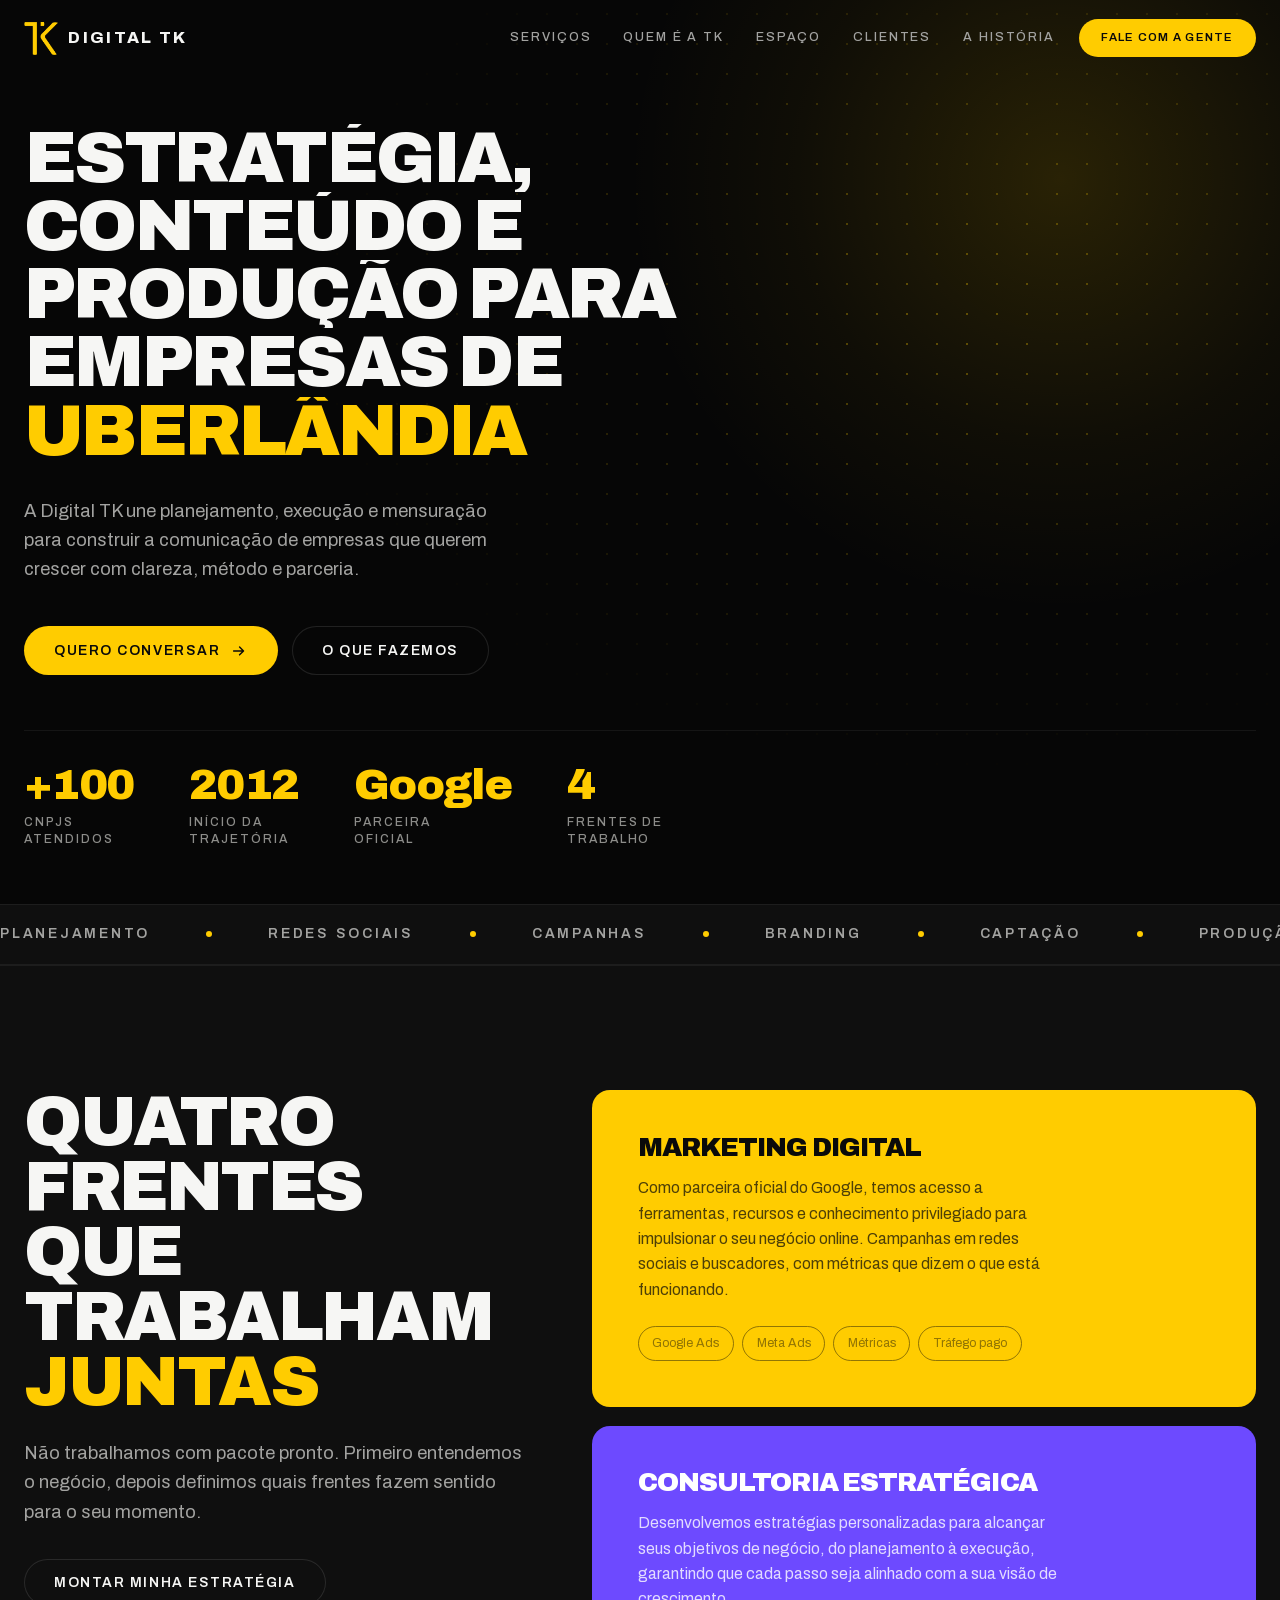
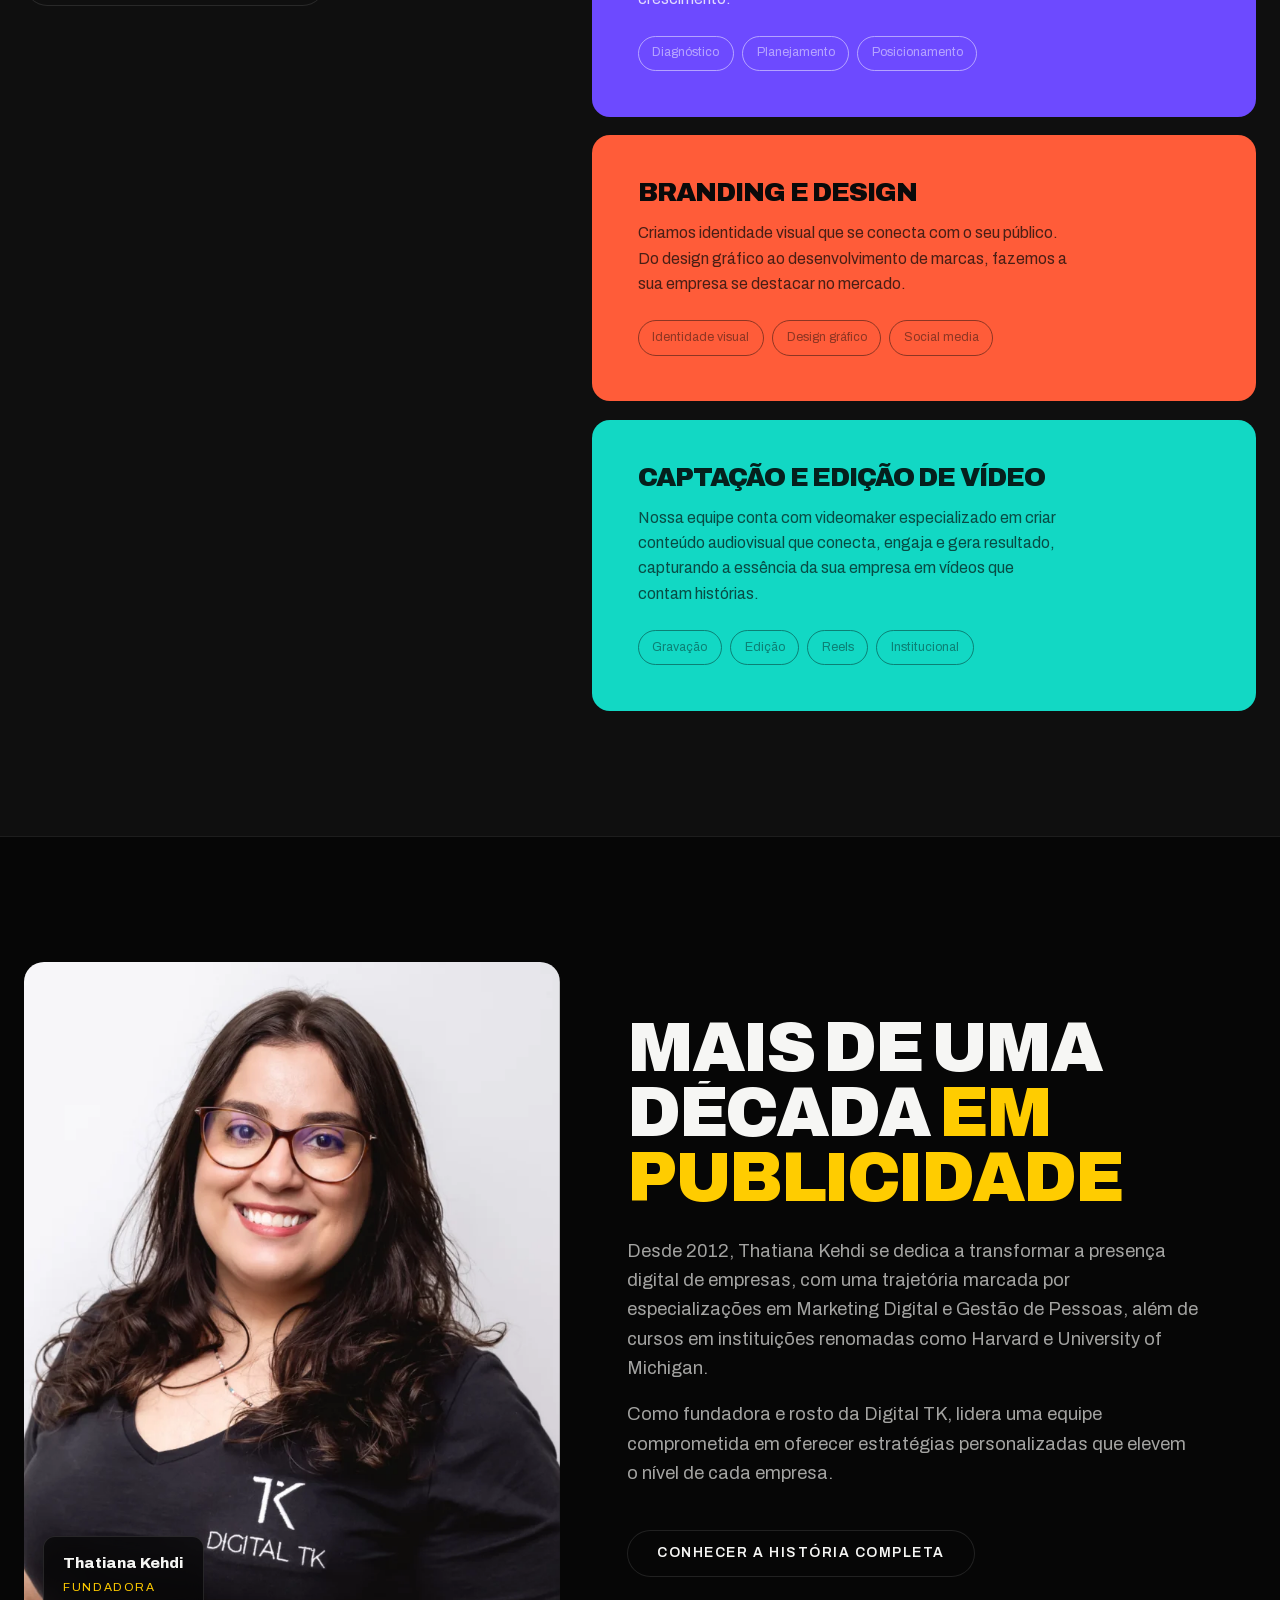
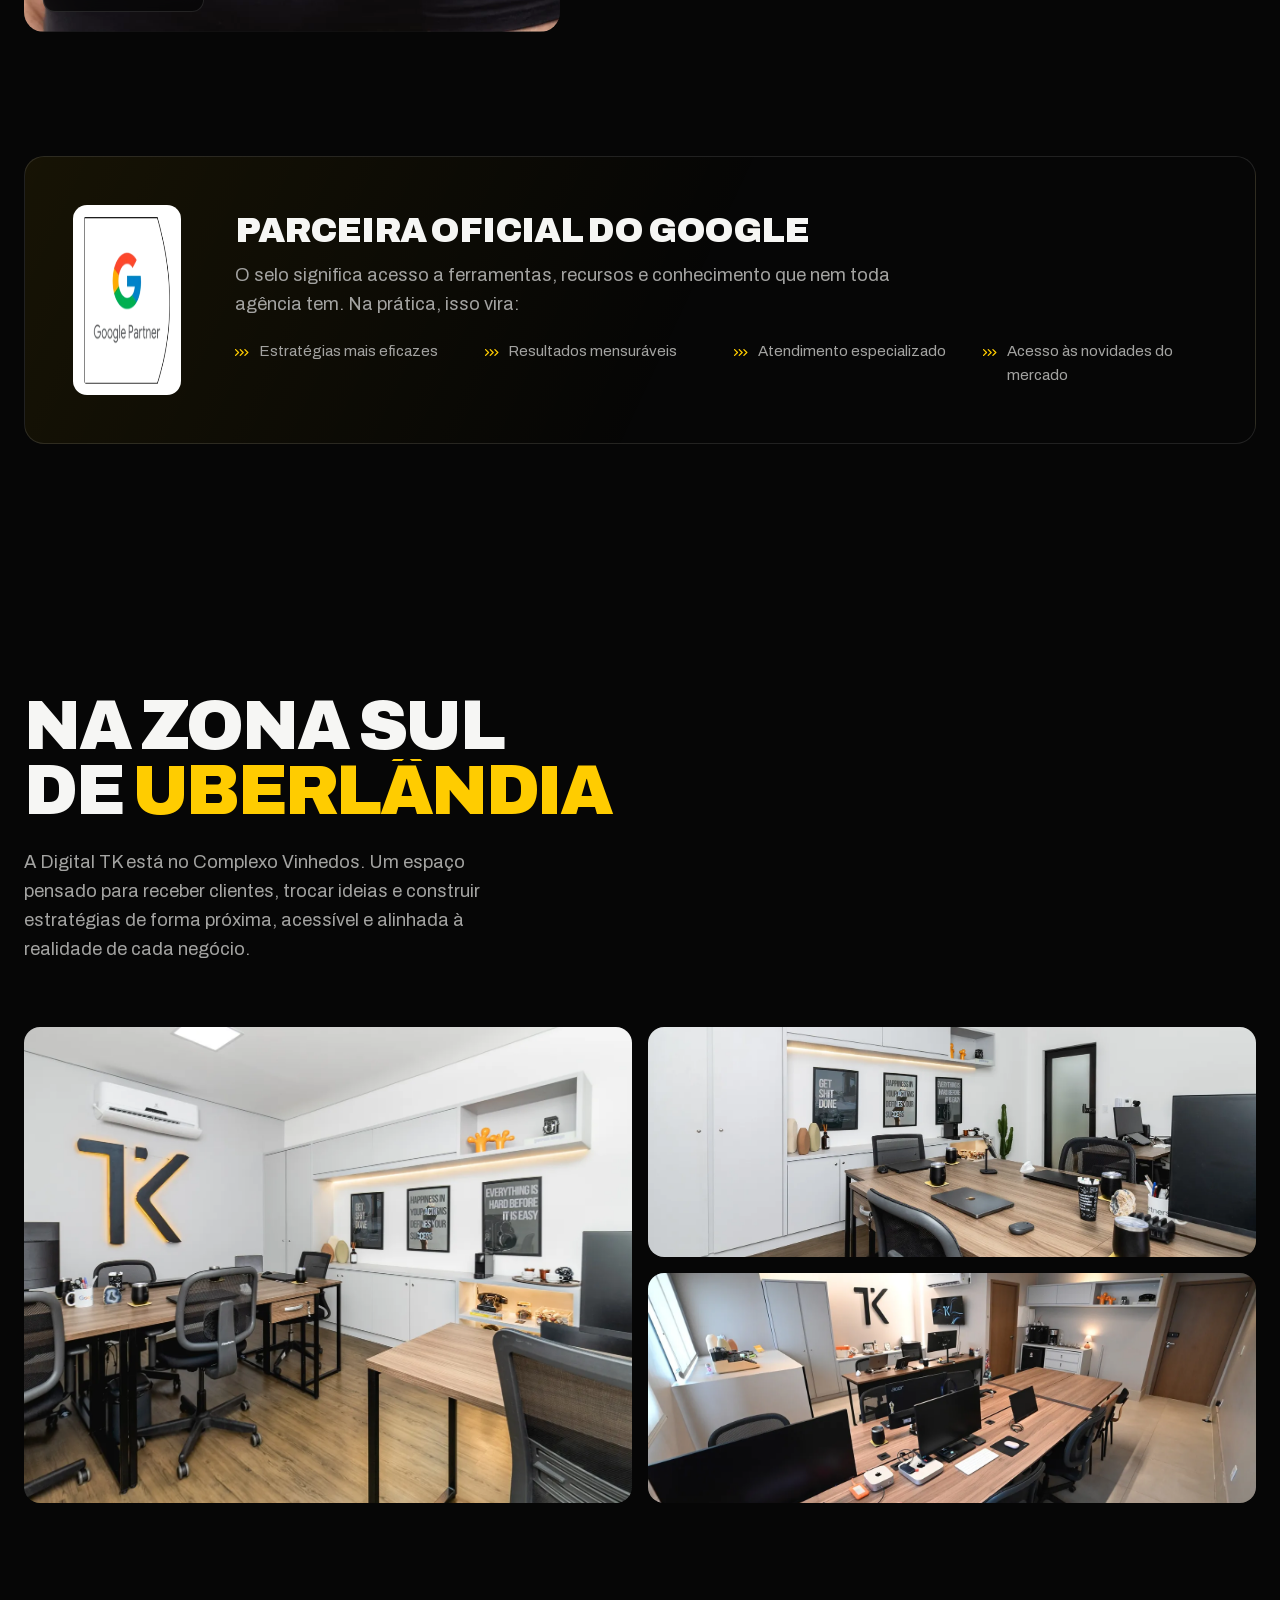
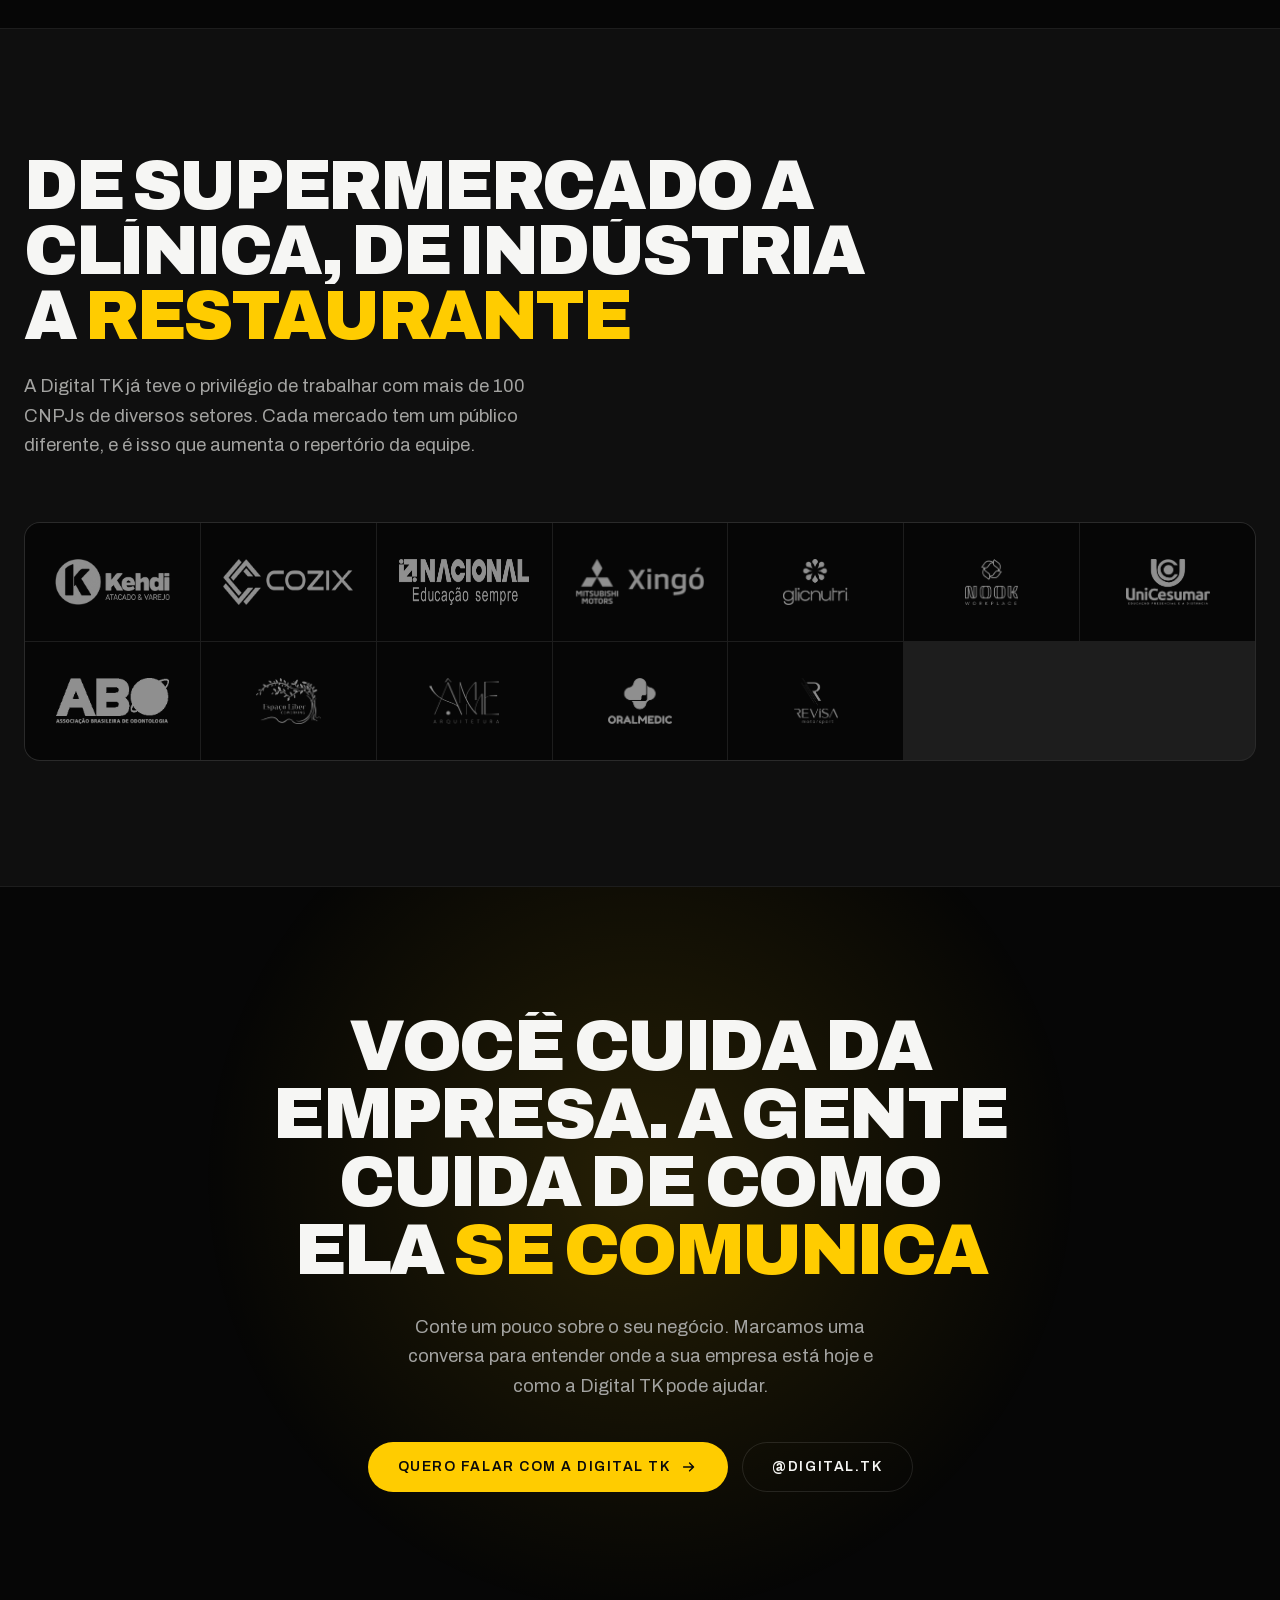
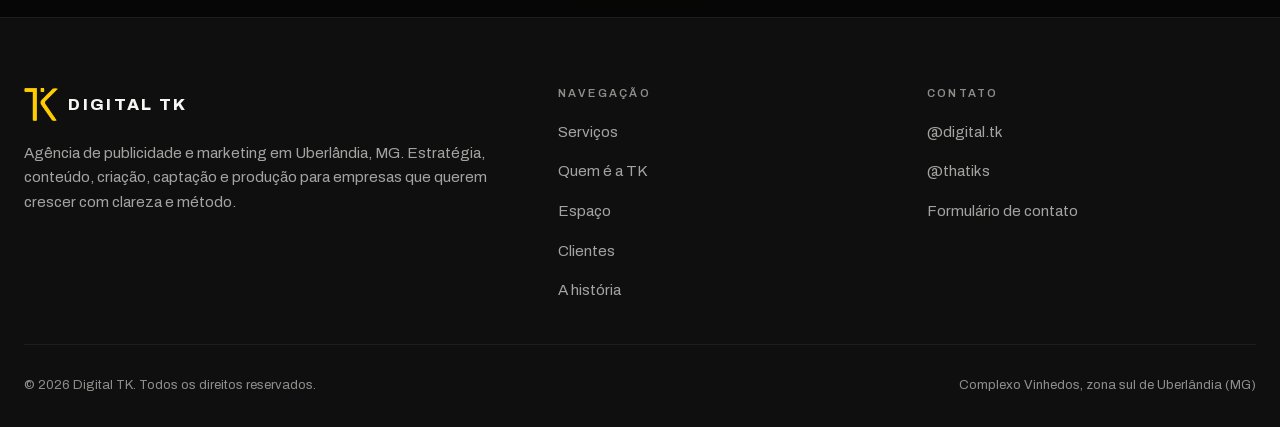
==== index.html @ 5a3f848b "feat: Digital TK site and landing page Co-Authored-By: Claude Opus 5 <noreply@anthropic.com>" ====
<!doctype html>
<html lang="pt-BR">
<head>
<meta charset="utf-8">
<meta name="viewport" content="width=device-width, initial-scale=1">
<title>Digital TK | Agência de Marketing e Publicidade em Uberlândia</title>
<meta name="description" content="Agência de marketing em Uberlândia. Estratégia, conteúdo, criação, captação e produção para empresas que querem crescer com clareza e método. Parceira oficial do Google.">
<link rel="canonical" href="https://digitaltk.com.br/">

<meta property="og:type" content="website">
<meta property="og:locale" content="pt_BR">
<meta property="og:site_name" content="Digital TK">
<meta property="og:title" content="Digital TK | Agência de Marketing em Uberlândia">
<meta property="og:description" content="Estratégia, conteúdo, criação, captação e produção para empresas de Uberlândia.">
<meta property="og:url" content="https://digitaltk.com.br/">
<meta name="twitter:card" content="summary_large_image">

<link rel="icon" href="assets/logos/tk-mono.svg" type="image/svg+xml">
<link rel="preload" href="assets/fonts/archivo-400-latin.woff2" as="font" type="font/woff2" crossorigin>
<link rel="stylesheet" href="assets/css/site.css">

<script type="application/ld+json">
{
  "@context": "https://schema.org",
  "@type": "MarketingAgency",
  "name": "Digital TK",
  "url": "https://digitaltk.com.br/",
  "description": "Agência de publicidade e marketing em Uberlândia, MG.",
  "founder": { "@type": "Person", "name": "Thatiana Kehdi" },
  "address": {
    "@type": "PostalAddress",
    "addressLocality": "Uberlândia",
    "addressRegion": "MG",
    "addressCountry": "BR"
  },
  "areaServed": "Uberlândia e região"
}
</script>
</head>
<body>

<a class="oculto" href="#conteudo">Pular para o conteúdo</a>
<div class="progresso" id="progresso" aria-hidden="true"></div>

<header class="topo" id="topo">
  <div class="env topo__grade">
    <a class="marca" href="/" aria-label="Digital TK, início">
      <span class="marca__sinal" aria-hidden="true"></span>
      <span class="marca__nome">Digital TK</span>
    </a>

    <button class="menu-btn" type="button" aria-expanded="false" aria-controls="nav" aria-label="Abrir menu">
      <span></span><span></span><span></span>
    </button>

    <nav class="nav" id="nav" aria-label="Principal">
      <a href="#servicos">Serviços</a>
      <a href="#fundadora">Quem é a TK</a>
      <a href="#espaco">Espaço</a>
      <a href="#clientes">Clientes</a>
      <a href="landingpage/">A história</a>
    </nav>

    <div class="topo__btn">
      <a class="btn" href="#contato">Fale com a gente</a>
    </div>
  </div>
</header>

<main id="conteudo">

  <!-- ===================== HERO ===================== -->
  <section class="hero">
    <div class="hero__brilho" aria-hidden="true"></div>
    <div class="hero__malha" aria-hidden="true"></div>

    <div class="env hero__grade">

      <h1 class="titulo-xl" data-quebra>
        Estratégia, conteúdo e produção para empresas de
        <span class="amarelo">Uberlândia</span>
      </h1>

      <p class="texto hero__texto sobe" style="--atraso:.15s">
        A Digital TK une planejamento, execução e mensuração para construir a
        comunicação de empresas que querem crescer com clareza, método e parceria.
      </p>

      <div class="hero__acoes sobe" style="--atraso:.25s">
        <a class="btn" href="#contato">
          Quero conversar
          <svg viewBox="0 0 24 24" fill="none" stroke="currentColor" stroke-width="2.2"
               stroke-linecap="round" stroke-linejoin="round" aria-hidden="true">
            <path d="M4 12h15M13 6l6 6-6 6"/>
          </svg>
        </a>
        <a class="btn btn--vazado" href="#servicos">O que fazemos</a>
      </div>

      <div class="hero__base">
        <div class="sobe" style="--atraso:.3s">
          <span class="dado__n" data-conta="100" data-prefixo="+">+0</span>
          <span class="dado__r">CNPJs<br>atendidos</span>
        </div>
        <div class="sobe" style="--atraso:.38s">
          <span class="dado__n" data-conta="2012" data-cru>2012</span>
          <span class="dado__r">Início da<br>trajetória</span>
        </div>
        <div class="sobe" style="--atraso:.46s">
          <span class="dado__n">Google</span>
          <span class="dado__r">Parceira<br>oficial</span>
        </div>
        <div class="sobe" style="--atraso:.54s">
          <span class="dado__n" data-conta="4">0</span>
          <span class="dado__r">Frentes de<br>trabalho</span>
        </div>
      </div>
    </div>

  </section>

  <!-- ===================== MARQUISE ===================== -->
  <div class="marquise" aria-hidden="true">
    <div class="marquise__trilho" id="marquise-trilho">
      <span class="marquise__item">Planejamento</span>
      <span class="marquise__item">Redes sociais</span>
      <span class="marquise__item">Campanhas</span>
      <span class="marquise__item">Branding</span>
      <span class="marquise__item">Captação</span>
      <span class="marquise__item">Produção de conteúdo</span>
      <span class="marquise__item">Consultoria</span>
      <span class="marquise__item">Google Ads</span>
    </div>
  </div>

  <!-- ===================== SERVIÇOS ===================== -->
  <section class="secao servicos" id="servicos">
    <div class="env duo">
      <div class="duo__preso">
        <div class="cabeca" style="margin-bottom:0">
          <h2 class="titulo-g" data-quebra>
            Quatro frentes que trabalham <span class="amarelo">juntas</span>
          </h2>
          <p class="texto sobe" style="--atraso:.15s">
            Não trabalhamos com pacote pronto. Primeiro entendemos o negócio,
            depois definimos quais frentes fazem sentido para o seu momento.
          </p>
          <div class="hero__acoes sobe" style="--atraso:.25s;margin-top:2rem">
            <a class="btn btn--vazado" href="#contato">Montar minha estratégia</a>
          </div>
        </div>
      </div>

      <div class="pilha">
        <article class="cartao cartao--amarelo sobe" data-brilho>
          <h3>Marketing digital</h3>
          <p>
            Como parceira oficial do Google, temos acesso a ferramentas, recursos
            e conhecimento privilegiado para impulsionar o seu negócio online.
            Campanhas em redes sociais e buscadores, com métricas que dizem o que
            está funcionando.
          </p>
          <div class="marcas">
            <span>Google Ads</span><span>Meta Ads</span><span>Métricas</span><span>Tráfego pago</span>
          </div>
        </article>

        <article class="cartao cartao--roxo sobe" data-brilho style="--atraso:.08s">
          <h3>Consultoria estratégica</h3>
          <p>
            Desenvolvemos estratégias personalizadas para alcançar seus objetivos
            de negócio, do planejamento à execução, garantindo que cada passo seja
            alinhado com a sua visão de crescimento.
          </p>
          <div class="marcas">
            <span>Diagnóstico</span><span>Planejamento</span><span>Posicionamento</span>
          </div>
        </article>

        <article class="cartao cartao--coral sobe" data-brilho style="--atraso:.16s">
          <h3>Branding e design</h3>
          <p>
            Criamos identidade visual que se conecta com o seu público. Do design
            gráfico ao desenvolvimento de marcas, fazemos a sua empresa se destacar
            no mercado.
          </p>
          <div class="marcas">
            <span>Identidade visual</span><span>Design gráfico</span><span>Social media</span>
          </div>
        </article>

        <article class="cartao cartao--turquesa sobe" data-brilho style="--atraso:.24s">
          <h3>Captação e edição de vídeo</h3>
          <p>
            Nossa equipe conta com videomaker especializado em criar conteúdo
            audiovisual que conecta, engaja e gera resultado, capturando a essência
            da sua empresa em vídeos que contam histórias.
          </p>
          <div class="marcas">
            <span>Gravação</span><span>Edição</span><span>Reels</span><span>Institucional</span>
          </div>
        </article>
      </div>
    </div>
  </section>

  <!-- ===================== FUNDADORA ===================== -->
  <section class="secao" id="fundadora">
    <div class="env fundadora">
      <figure class="retrato revela" style="margin:0">
        <span class="retrato__cortina" aria-hidden="true"></span>
        <img src="assets/img/thatiana.webp" width="900" height="900" loading="lazy"
             alt="Thatiana Kehdi, fundadora da Digital TK">
        <figcaption class="retrato__selo">
          <b>Thatiana Kehdi</b>
          <span>Fundadora</span>
        </figcaption>
      </figure>

      <div class="fundadora__texto">
        <h2 class="titulo-g" data-quebra style="margin-bottom:1.6rem">
          Mais de uma década <span class="amarelo">em publicidade</span>
        </h2>
        <div class="texto sobe" style="--atraso:.15s;max-width:52ch">
          <p>
            Desde 2012, Thatiana Kehdi se dedica a transformar a presença digital
            de empresas, com uma trajetória marcada por especializações em
            Marketing Digital e Gestão de Pessoas, além de cursos em instituições
            renomadas como Harvard e University of Michigan.
          </p>
          <p>
            Como fundadora e rosto da Digital TK, lidera uma equipe comprometida
            em oferecer estratégias personalizadas que elevem o nível de cada
            empresa.
          </p>
        </div>
        <div class="hero__acoes sobe" style="--atraso:.25s">
          <a class="btn btn--vazado" href="landingpage/">Conhecer a história completa</a>
        </div>
      </div>
    </div>
  </section>

  <!-- ===================== GOOGLE PARTNER ===================== -->
  <section class="secao" style="padding-top:0">
    <div class="env">
      <div class="parceiro sobe">
        <img src="assets/logos/googlepartner.webp" width="189" height="190" loading="lazy"
             alt="Selo de parceira oficial do Google">
        <div>
          <h2 class="titulo-m">Parceira oficial do Google</h2>
          <p class="texto" style="margin-top:.9rem;max-width:60ch">
            O selo significa acesso a ferramentas, recursos e conhecimento que
            nem toda agência tem. Na prática, isso vira:
          </p>
          <ul class="parceiro__lista">
            <li>Estratégias mais eficazes</li>
            <li>Resultados mensuráveis</li>
            <li>Atendimento especializado</li>
            <li>Acesso às novidades do mercado</li>
          </ul>
        </div>
      </div>
    </div>
  </section>

  <!-- ===================== ESPAÇO ===================== -->
  <section class="secao" id="espaco">
    <div class="env">
      <div class="cabeca">
        <h2 class="titulo-g" data-quebra>
          Na zona sul de <span class="amarelo">Uberlândia</span>
        </h2>
        <p class="texto sobe" style="--atraso:.15s">
          A Digital TK está no Complexo Vinhedos. Um espaço pensado para receber
          clientes, trocar ideias e construir estratégias de forma próxima,
          acessível e alinhada à realidade de cada negócio.
        </p>
      </div>

      <div class="espaco__grade">
        <figure class="revela" style="margin:0">
          <img src="assets/img/office1.webp" width="1600" height="1067" loading="lazy"
               alt="Sala principal da Digital TK, com estações de trabalho e o logo na parede">
        </figure>
        <figure class="revela" style="margin:0;--atraso:.1s">
          <img src="assets/img/office2.webp" width="1600" height="1065" loading="lazy"
               alt="Mesa de reunião do escritório da Digital TK">
        </figure>
        <figure class="revela" style="margin:0;--atraso:.2s">
          <img src="assets/img/office3.webp" width="1600" height="1068" loading="lazy"
               alt="Estações de trabalho da equipe da Digital TK">
        </figure>
      </div>
    </div>
  </section>

  <!-- ===================== CLIENTES ===================== -->
  <section class="secao servicos" id="clientes">
    <div class="env">
      <div class="cabeca">
        <h2 class="titulo-g" data-quebra>
          De supermercado a clínica, de indústria a <span class="amarelo">restaurante</span>
        </h2>
        <p class="texto sobe" style="--atraso:.15s">
          A Digital TK já teve o privilégio de trabalhar com mais de 100 CNPJs de
          diversos setores. Cada mercado tem um público diferente, e é isso que
          aumenta o repertório da equipe.
        </p>
      </div>

      <div class="clientes__grade sobe">
        <div class="cliente"><img src="assets/logos/kehdi.webp" width="313" height="125" loading="lazy" alt="Kehdi Atacado e Varejo"></div>
        <div class="cliente"><img src="assets/logos/cozix.webp" width="380" height="114" loading="lazy" alt="Cozix"></div>
        <div class="cliente"><img src="assets/logos/inacional.webp" width="380" height="81" loading="lazy" alt="Nacional Educação"></div>
        <div class="cliente"><img src="assets/logos/xingo.webp" width="130" height="190" loading="lazy" alt="Xingó Mitsubishi Motors"></div>
        <div class="cliente"><img src="assets/logos/glicnutri.webp" width="271" height="190" loading="lazy" alt="Glicnutri"></div>
        <div class="cliente"><img src="assets/logos/nook.webp" width="218" height="190" loading="lazy" alt="Nook Workplace"></div>
        <div class="cliente"><img src="assets/logos/unicesumar.webp" width="347" height="190" loading="lazy" alt="UniCesumar"></div>
        <div class="cliente"><img src="assets/logos/abo.webp" width="312" height="127" loading="lazy" alt="ABO, Associação Brasileira de Odontologia"></div>
        <div class="cliente"><img src="assets/logos/espacoliber.webp" width="270" height="190" loading="lazy" alt="Espaço Líber"></div>
        <div class="cliente"><img src="assets/logos/ame.webp" width="288" height="190" loading="lazy" alt="Ânime Arquitetura"></div>
        <div class="cliente"><img src="assets/logos/oralmedic.webp" width="263" height="190" loading="lazy" alt="Oralmedic"></div>
        <div class="cliente"><img src="assets/logos/revisa.webp" width="183" height="190" loading="lazy" alt="Revisa Motorsport"></div>
      </div>
    </div>
  </section>

  <!-- ===================== CHAMADA FINAL ===================== -->
  <section class="secao final" id="contato">
    <div class="final__brilho" aria-hidden="true"></div>
    <div class="env">
      <h2 class="titulo-xl" data-quebra>
        Você cuida da empresa. A gente cuida de como ela <span class="amarelo">se comunica</span>
      </h2>
      <p class="texto sobe" style="--atraso:.15s">
        Conte um pouco sobre o seu negócio. Marcamos uma conversa para entender
        onde a sua empresa está hoje e como a Digital TK pode ajudar.
      </p>
      <div class="final__acoes sobe" style="--atraso:.25s">
        <a class="btn" href="landingpage/#formulario">
          Quero falar com a Digital TK
          <svg viewBox="0 0 24 24" fill="none" stroke="currentColor" stroke-width="2.2"
               stroke-linecap="round" stroke-linejoin="round" aria-hidden="true">
            <path d="M4 12h15M13 6l6 6-6 6"/>
          </svg>
        </a>
        <a class="btn btn--vazado" href="https://instagram.com/digital.tk" target="_blank" rel="noopener">
          @digital.tk
        </a>
      </div>
    </div>
  </section>

</main>

<footer class="rodape">
  <div class="env">
    <div class="rodape__grade">
      <div>
        <span class="marca">
          <span class="marca__sinal" aria-hidden="true"></span>
          <span class="marca__nome">Digital TK</span>
        </span>
        <p class="rodape__sobre">
          Agência de publicidade e marketing em Uberlândia, MG. Estratégia,
          conteúdo, criação, captação e produção para empresas que querem crescer
          com clareza e método.
        </p>
      </div>

      <div>
        <h3>Navegação</h3>
        <ul>
          <li><a href="#servicos">Serviços</a></li>
          <li><a href="#fundadora">Quem é a TK</a></li>
          <li><a href="#espaco">Espaço</a></li>
          <li><a href="#clientes">Clientes</a></li>
          <li><a href="landingpage/">A história</a></li>
        </ul>
      </div>

      <div>
        <h3>Contato</h3>
        <ul>
          <li><a href="https://instagram.com/digital.tk" target="_blank" rel="noopener">@digital.tk</a></li>
          <li><a href="https://instagram.com/thatiks" target="_blank" rel="noopener">@thatiks</a></li>
          <li><a href="landingpage/#formulario">Formulário de contato</a></li>
        </ul>
      </div>
    </div>

    <div class="rodape__fim">
      <span>© <span id="ano">2026</span> Digital TK. Todos os direitos reservados.</span>
      <span>Complexo Vinhedos, zona sul de Uberlândia (MG)</span>
    </div>
  </div>
</footer>

<script src="assets/js/lenis.min.js" defer></script>
<script src="assets/js/site.js" defer></script>
</body>
</html>
---- assets/css/site.css ----
@font-face{font-family:'Archivo';font-style:normal;font-weight:400;font-stretch:100%;font-display:swap;src:url(../fonts/archivo-400-latin.woff2) format('woff2');unicode-range:U+0000-00FF,U+0131,U+0152-0153,U+02BB-02BC,U+02C6,U+02DA,U+02DC,U+0304,U+0308,U+0329,U+2000-206F,U+20AC,U+2122,U+2191,U+2193,U+2212,U+2215,U+FEFF,U+FFFD}@font-face{font-family:'Archivo';font-style:normal;font-weight:500;font-stretch:100%;font-display:swap;src:url(../fonts/archivo-400-latin.woff2) format('woff2');unicode-range:U+0000-00FF,U+0131,U+0152-0153,U+02BB-02BC,U+02C6,U+02DA,U+02DC,U+0304,U+0308,U+0329,U+2000-206F,U+20AC,U+2122,U+2191,U+2193,U+2212,U+2215,U+FEFF,U+FFFD}@font-face{font-family:'Archivo';font-style:normal;font-weight:600;font-stretch:100%;font-display:swap;src:url(../fonts/archivo-400-latin.woff2) format('woff2');unicode-range:U+0000-00FF,U+0131,U+0152-0153,U+02BB-02BC,U+02C6,U+02DA,U+02DC,U+0304,U+0308,U+0329,U+2000-206F,U+20AC,U+2122,U+2191,U+2193,U+2212,U+2215,U+FEFF,U+FFFD}@font-face{font-family:'Archivo';font-style:normal;font-weight:800;font-stretch:100%;font-display:swap;src:url(../fonts/archivo-400-latin.woff2) format('woff2');unicode-range:U+0000-00FF,U+0131,U+0152-0153,U+02BB-02BC,U+02C6,U+02DA,U+02DC,U+0304,U+0308,U+0329,U+2000-206F,U+20AC,U+2122,U+2191,U+2193,U+2212,U+2215,U+FEFF,U+FFFD}@font-face{font-family:'Archivo';font-style:normal;font-weight:900;font-stretch:100%;font-display:swap;src:url(../fonts/archivo-400-latin.woff2) format('woff2');unicode-range:U+0000-00FF,U+0131,U+0152-0153,U+02BB-02BC,U+02C6,U+02DA,U+02DC,U+0304,U+0308,U+0329,U+2000-206F,U+20AC,U+2122,U+2191,U+2193,U+2212,U+2215,U+FEFF,U+FFFD}:root{--amarelo:#ffcc00;--amarelo-2:#ffde59;--amarelo-3:#e6b800;--preto:#060606;--carvao:#0f0f0f;--carvao-2:#161616;--linha:rgba(255,255,255,0.11);--linha-2:rgba(255,255,255,0.06);--branco:#f6f6f4;--cinza:#a3a3a1;--cinza-2:#8d8d8a;--sans:"Archivo",-apple-system,BlinkMacSystemFont,"Segoe UI",sans-serif;--w:min(1280px,100% - 3rem);--curva:cubic-bezier(0.22,1,0.36,1);--alt-topo:76px}*,*::before,*::after{box-sizing:border-box}html{-webkit-text-size-adjust:100%}body{margin:0;background:var(--preto);color:var(--branco);font-family:var(--sans);font-size:clamp(1rem,0.96rem + 0.18vw,1.08rem);line-height:1.6;-webkit-font-smoothing:antialiased;overflow-x:hidden}img,svg,video{display:block;max-width:100%}a{color:inherit}p{margin:0}[hidden]{display:none !important}.env{width:var(--w);margin-inline:auto}.oculto{position:absolute;width:1px;height:1px;overflow:hidden;clip-path:inset(50%);white-space:nowrap}:focus-visible{outline:2.5px solid var(--amarelo);outline-offset:3px;border-radius:3px}h1,h2,h3{margin:0;font-weight:900;line-height:0.94;letter-spacing:-0.035em;text-transform:uppercase;text-wrap:balance}.amarelo{color:var(--amarelo)}.apagado{color:var(--cinza)}.titulo-xl{font-size:clamp(2.3rem,1.25rem + 4.1vw,4.6rem)}.titulo-g{font-size:clamp(2.1rem,1.2rem + 3.9vw,4.4rem)}.titulo-m{font-size:clamp(1.5rem,1.1rem + 1.6vw,2.2rem)}:root{--chevron:url("data:image/svg+xml,%3Csvg xmlns='http://www.w3.org/2000/svg' viewBox='0 0 24 12'%3E%3Cpath d='M1 1l5 5-5 5M9 1l5 5-5 5M17 1l5 5-5 5' fill='none' stroke='%23000' stroke-width='2.2' stroke-linecap='round' stroke-linejoin='round'/%3E%3C/svg%3E")}.texto{color:var(--cinza);font-size:clamp(1rem,0.96rem + 0.25vw,1.14rem);max-width:46ch}.btn{--fundo:var(--amarelo);--cor:#0a0a0a;position:relative;display:inline-flex;align-items:center;justify-content:center;gap:0.7rem;padding:1.05rem 1.9rem;background:var(--fundo);color:var(--cor);border:0;border-radius:999px;font:600 0.86rem/1 var(--sans);letter-spacing:0.11em;text-transform:uppercase;text-decoration:none;cursor:pointer;overflow:hidden;isolation:isolate;transition:color 0.35s var(--curva),transform 0.5s var(--curva),box-shadow 0.4s var(--curva)}.btn::before{content:"";position:absolute;inset:0;z-index:-1;background:var(--branco);transform:translateY(101%);transition:transform 0.5s var(--curva)}.btn:hover::before{transform:translateY(0)}.btn:hover{box-shadow:0 14px 40px -16px rgba(255,204,0,0.5)}.btn svg{width:1.15em;height:1.15em;flex:none;transition:transform 0.45s var(--curva)}.btn:hover svg{transform:translateX(4px)}.btn--vazado{--fundo:transparent;--cor:var(--branco);box-shadow:inset 0 0 0 1px var(--linha)}.btn--vazado::before{background:var(--amarelo)}.btn--vazado:hover{--cor:#0a0a0a;box-shadow:inset 0 0 0 1px var(--amarelo),0 14px 40px -16px rgba(255,204,0,0.45)}.topo{position:fixed;top:0;left:0;right:0;z-index:80;transition:background-color 0.4s,backdrop-filter 0.4s,border-color 0.4s;border-bottom:1px solid transparent}.topo.fixo{background:rgba(6,6,6,0.8);backdrop-filter:blur(16px);border-bottom-color:var(--linha-2)}.topo__grade{display:flex;align-items:center;gap:1.5rem;min-height:var(--alt-topo)}.marca{display:flex;align-items:center;gap:0.65rem;text-decoration:none;flex:none}.marca__sinal{width:34px;height:34px;flex:none;background:var(--amarelo);-webkit-mask:url("../logos/tk-sinal.webp") center / contain no-repeat;mask:url("../logos/tk-sinal.webp") center / contain no-repeat;transition:background-color 0.35s}.marca:hover .marca__sinal{background:var(--branco)}.marca__nome{font-weight:800;font-size:1.02rem;letter-spacing:0.14em;text-transform:uppercase}.nav{display:flex;gap:2rem;margin-left:auto}.nav a{position:relative;font-size:0.78rem;font-weight:500;letter-spacing:0.15em;text-transform:uppercase;text-decoration:none;color:var(--cinza);padding-block:0.4rem;transition:color 0.3s}.nav a::after{content:"";position:absolute;left:0;bottom:0;width:100%;height:1px;background:var(--amarelo);transform:scaleX(0);transform-origin:right;transition:transform 0.45s var(--curva)}.nav a:hover{color:var(--branco)}.nav a:hover::after{transform:scaleX(1);transform-origin:left}.topo__btn{flex:none}.topo__btn .btn{padding:0.82rem 1.4rem;font-size:0.72rem}.menu-btn{display:none;margin-left:auto;width:44px;height:44px;border:0;background:none;color:var(--branco);cursor:pointer;padding:0}.menu-btn span{display:block;width:24px;height:1.6px;margin:5.5px auto;background:currentColor;transition:transform 0.4s var(--curva),opacity 0.25s}.menu-btn[aria-expanded="true"] span:nth-child(1){transform:translateY(7.1px) rotate(45deg)}.menu-btn[aria-expanded="true"] span:nth-child(2){opacity:0}.menu-btn[aria-expanded="true"] span:nth-child(3){transform:translateY(-7.1px) rotate(-45deg)}.progresso{position:fixed;top:0;left:0;height:2px;width:100%;transform-origin:left;transform:scaleX(0);background:var(--amarelo);z-index:90;will-change:transform}.secao{position:relative;padding-block:clamp(4.5rem,3rem + 6vw,9rem)}section[id]{scroll-margin-top:calc(var(--alt-topo) + 1rem)}.cabeca{max-width:58rem;margin-bottom:clamp(2.5rem,1.5rem + 3vw,4.5rem)}.cabeca .texto{margin-top:1.5rem}.marquise{--vao:3.5rem;overflow:hidden;border-block:1px solid var(--linha-2);padding-block:1.15rem;background:var(--carvao)}.marquise__trilho{display:flex;align-items:center;gap:var(--vao);width:max-content;animation:correr var(--duracao,40s) linear infinite}.marquise:hover .marquise__trilho{animation-play-state:paused}@keyframes correr{to{transform:translateX(calc(-50% - var(--vao) / 2))}}.marquise__item{display:flex;align-items:center;gap:var(--vao);font-size:0.86rem;font-weight:600;letter-spacing:0.2em;text-transform:uppercase;color:var(--cinza);white-space:nowrap;flex:none}.marquise__item::after{content:"";width:6px;height:6px;border-radius:50%;background:var(--amarelo);flex:none}.linha{display:block;overflow:hidden}.linha>span{display:block;transform:translateY(105%);transition:transform 1s var(--curva);transition-delay:var(--atraso,0s)}.dentro .linha>span,.linha.dentro>span{transform:translateY(0)}.sobe{opacity:0;transform:translateY(26px);transition:opacity 0.9s var(--curva),transform 0.9s var(--curva);transition-delay:var(--atraso,0s)}.sobe.dentro{opacity:1;transform:none}.revela{position:relative;overflow:hidden}.revela img{width:100%;height:100%;object-fit:cover;clip-path:inset(0 0 100% 0);transform:scale(1.14);transition:clip-path 1.25s var(--curva),transform 1.5s var(--curva);transition-delay:var(--atraso,0s)}.revela.dentro img{clip-path:inset(0 0 0 0);transform:scale(1)}.rodape{border-top:1px solid var(--linha-2);padding-block:clamp(3rem,2rem + 3vw,5rem) 2rem;background:var(--carvao)}.rodape__grade{display:grid;grid-template-columns:1.5fr 1fr 1fr;gap:2.5rem;padding-bottom:2.5rem;border-bottom:1px solid var(--linha-2)}.rodape__sobre{margin-top:1.2rem;color:var(--cinza);font-size:0.95rem;max-width:32rem}.rodape h3{font-size:0.7rem;font-weight:600;letter-spacing:0.2em;color:var(--cinza-2);margin-bottom:1.2rem}.rodape ul{list-style:none;margin:0;padding:0;display:grid;gap:0.75rem}.rodape li a{text-decoration:none;color:var(--cinza);font-size:0.95rem;transition:color 0.3s}.rodape li a:hover{color:var(--amarelo)}.rodape__fim{display:flex;flex-wrap:wrap;gap:0.8rem 1.5rem;justify-content:space-between;padding-top:1.8rem;font-size:0.82rem;color:var(--cinza-2)}@media (max-width:900px){.nav,.topo__btn{display:none}.menu-btn{display:block}.topo.aberto .nav{display:flex;position:absolute;top:100%;left:0;right:0;flex-direction:column;gap:0;background:var(--carvao);border-bottom:1px solid var(--linha);padding:0.5rem 1.5rem 1.4rem}.topo.aberto .nav a{padding:0.95rem 0;border-bottom:1px solid var(--linha-2);font-size:0.88rem}.rodape__grade{grid-template-columns:1fr 1fr;gap:2rem 1.5rem}.rodape__grade>div:first-child{grid-column:1 / -1}}@media (max-width:620px){:root{--w:min(1280px,100% - 2.2rem)}}@media (prefers-reduced-motion:reduce){*,*::before,*::after{animation-duration:0.01ms !important;animation-iteration-count:1 !important;transition-duration:0.01ms !important}.linha>span,.sobe{transform:none;opacity:1}.revela img{clip-path:none;transform:none}}.hero{position:relative;min-height:100svh;display:flex;align-items:center;padding-block:calc(var(--alt-topo) + 3rem) 3.5rem;overflow:hidden;isolation:isolate}.hero__malha{position:absolute;inset:-20% -10% auto;height:130%;z-index:-2;background-image:radial-gradient(
circle at center,rgba(255,204,0,0.42) 1px,transparent 1.4px
);background-size:30px 30px;-webkit-mask:radial-gradient(
ellipse 62% 58% at 70% 42%,#000 5%,transparent 68%
);mask:radial-gradient(ellipse 62% 58% at 70% 42%,#000 5%,transparent 68%);opacity:0.75;animation:respira 9s ease-in-out infinite}@keyframes respira{50%{opacity:0.4;transform:scale(1.05)}}.hero__brilho{position:absolute;top:-30%;right:-18%;width:min(900px,90vw);aspect-ratio:1;border-radius:50%;z-index:-3;background:radial-gradient(
circle,rgba(255,204,0,0.14),rgba(255,204,0,0.04) 42%,transparent 68%
);pointer-events:none}.hero__grade{position:relative}.hero h1{max-width:17ch}.hero__texto{margin-top:2rem;max-width:44ch}.hero__acoes{display:flex;flex-wrap:wrap;gap:0.9rem;margin-top:2.6rem}.hero__base{display:flex;flex-wrap:wrap;gap:2.5rem 3.5rem;margin-top:clamp(2.2rem,1.5rem + 2.4vw,3.4rem);padding-top:2rem;border-top:1px solid var(--linha-2)}.dado__n{display:block;font-size:clamp(1.9rem,1.3rem + 1.8vw,2.7rem);font-weight:900;line-height:1;letter-spacing:-0.04em;color:var(--amarelo);font-variant-numeric:tabular-nums}.dado__r{display:block;margin-top:0.5rem;font-size:0.76rem;font-weight:500;letter-spacing:0.16em;text-transform:uppercase;color:var(--cinza-2);line-height:1.4}.servicos{background:var(--carvao);border-block:1px solid var(--linha-2)}.duo{display:grid;grid-template-columns:0.86fr 1.14fr;gap:clamp(2rem,1rem + 4vw,5rem);align-items:start}.duo__preso{position:sticky;top:calc(var(--alt-topo) + 3.5rem)}.pilha{display:grid;gap:1.15rem}.cartao{--cor:var(--carvao-2);--tinta:var(--branco);--suave:var(--cinza);--borda:var(--linha-2);position:relative;padding:clamp(1.8rem,1.2rem + 2vw,2.8rem);background:var(--cor);color:var(--tinta);border:1px solid var(--borda);border-radius:18px;overflow:hidden;transition:transform 0.55s var(--curva),box-shadow 0.55s var(--curva)}.cartao--amarelo{--cor:#ffcc00;--tinta:#0a0a0a;--suave:rgba(10,10,10,0.72);--borda:transparent}.cartao--roxo{--cor:#6d4aff;--tinta:#ffffff;--suave:rgba(255,255,255,0.8);--borda:transparent}.cartao--coral{--cor:#ff5c39;--tinta:#0a0a0a;--suave:rgba(10,10,10,0.74);--borda:transparent}.cartao--turquesa{--cor:#12d8c4;--tinta:#05201d;--suave:rgba(5,32,29,0.76);--borda:transparent}.cartao::after{content:"";position:absolute;inset:0;border-radius:inherit;background:radial-gradient(
420px circle at var(--mx,50%) var(--my,0%),rgba(255,255,255,0.16),transparent 62%
);opacity:0;transition:opacity 0.45s;pointer-events:none}.cartao:hover{transform:translateY(-4px);box-shadow:0 28px 60px -30px rgba(0,0,0,0.9)}.cartao:hover::after{opacity:1}.cartao h3,.cartao p{position:relative;z-index:1}.cartao h3{font-size:clamp(1.25rem,1rem + 0.8vw,1.65rem);margin-bottom:0.9rem}.cartao p{color:var(--suave);font-size:0.99rem;max-width:48ch}.marcas{display:flex;flex-wrap:wrap;gap:0.5rem;margin-top:1.5rem}.marcas{position:relative;z-index:1}.marcas span{padding:0.42rem 0.85rem;border:1px solid currentColor;border-radius:999px;font-size:0.78rem;color:var(--suave);opacity:0.62;transition:opacity 0.3s}.cartao:hover .marcas span{opacity:1}.fundadora{display:grid;grid-template-columns:0.92fr 1.08fr;gap:clamp(2rem,1rem + 4vw,5rem);align-items:center}.retrato{position:relative;aspect-ratio:4 / 5;border-radius:20px;overflow:hidden;background:var(--carvao-2)}.retrato__cortina{position:absolute;inset:0;z-index:2;background:var(--amarelo);transform-origin:top;transform:scaleY(1);transition:transform 1.1s var(--curva)}.retrato.dentro .retrato__cortina{transform:scaleY(0);transform-origin:bottom}.retrato img{width:100%;height:100%;object-fit:cover;object-position:50% 22%}.retrato__selo{position:absolute;left:1.2rem;bottom:1.2rem;z-index:3;display:grid;gap:0.15rem;padding:0.9rem 1.2rem;border-radius:12px;background:rgba(6,6,6,0.72);backdrop-filter:blur(10px);border:1px solid var(--linha)}.retrato__selo b{font-size:0.95rem;font-weight:700}.retrato__selo span{font-size:0.74rem;letter-spacing:0.13em;text-transform:uppercase;color:var(--amarelo)}.fundadora__texto p + p{margin-top:1.1rem}.parceiro{display:grid;grid-template-columns:auto 1fr;gap:clamp(1.5rem,1rem + 3vw,3.5rem);align-items:center;padding:clamp(1.8rem,1.2rem + 2.5vw,3rem);border:1px solid var(--linha);border-radius:20px;background:linear-gradient(
115deg,rgba(255,204,0,0.07),transparent 55%
)}.parceiro img{width:clamp(76px,9vw,108px);border-radius:14px;background:#fff;padding:0.7rem}.parceiro__lista{list-style:none;margin:1.2rem 0 0;padding:0;display:grid;grid-template-columns:repeat(auto-fit,minmax(215px,1fr));gap:0.7rem 1.6rem}.parceiro__lista li{display:flex;gap:0.6rem;align-items:baseline;font-size:0.95rem;color:var(--cinza)}.parceiro__lista li::before{content:"";width:14px;height:7px;flex:none;background:var(--amarelo);-webkit-mask:var(--chevron) center / contain no-repeat;mask:var(--chevron) center / contain no-repeat}.espaco__grade{display:grid;grid-template-columns:repeat(4,1fr);grid-auto-rows:clamp(150px,20vw,230px);gap:1rem}.espaco__grade>*:nth-child(1){grid-column:span 2;grid-row:span 2}.espaco__grade>*:nth-child(2){grid-column:span 2}.espaco__grade>*:nth-child(3){grid-column:span 2}.espaco__grade .revela{border-radius:16px;height:100%}.clientes__grade{display:grid;grid-template-columns:repeat(auto-fill,minmax(160px,1fr));gap:1px;background:var(--linha-2);border:1px solid var(--linha-2);border-radius:16px;overflow:hidden}.cliente{display:grid;place-content:center;padding:2rem 1.4rem;background:var(--preto);min-height:118px;transition:background-color 0.4s}.cliente:hover{background:var(--carvao-2)}.cliente img{max-height:46px;width:auto;filter:brightness(0) invert(1);opacity:0.55;transition:opacity 0.4s,filter 0.4s}.cliente:hover img{filter:none;opacity:1}.final{position:relative;overflow:hidden;text-align:center}.final__brilho{position:absolute;left:50%;top:40%;translate:-50% -50%;width:min(1000px,130vw);aspect-ratio:1;border-radius:50%;background:radial-gradient(
circle,rgba(255,204,0,0.13),transparent 62%
);pointer-events:none}.final .env{position:relative}.final h2{max-width:18ch;margin-inline:auto}.final .texto{margin:1.8rem auto 0;text-align:center}.final__acoes{display:flex;flex-wrap:wrap;gap:0.9rem;justify-content:center;margin-top:2.6rem}@media (max-width:1020px){.duo,.fundadora{grid-template-columns:1fr}.duo__preso{position:static}.retrato{max-width:440px;margin-inline:auto}.espaco__grade{grid-template-columns:repeat(2,1fr)}.espaco__grade>*:nth-child(1){grid-column:span 2}}@media (max-width:700px){.parceiro{grid-template-columns:1fr}.hero__base{gap:1.8rem 2.5rem}.espaco__grade{grid-template-columns:1fr}.espaco__grade>*{grid-column:1 / -1 !important;grid-row:auto !important}.hero__acoes .btn,.final__acoes .btn{width:100%}}
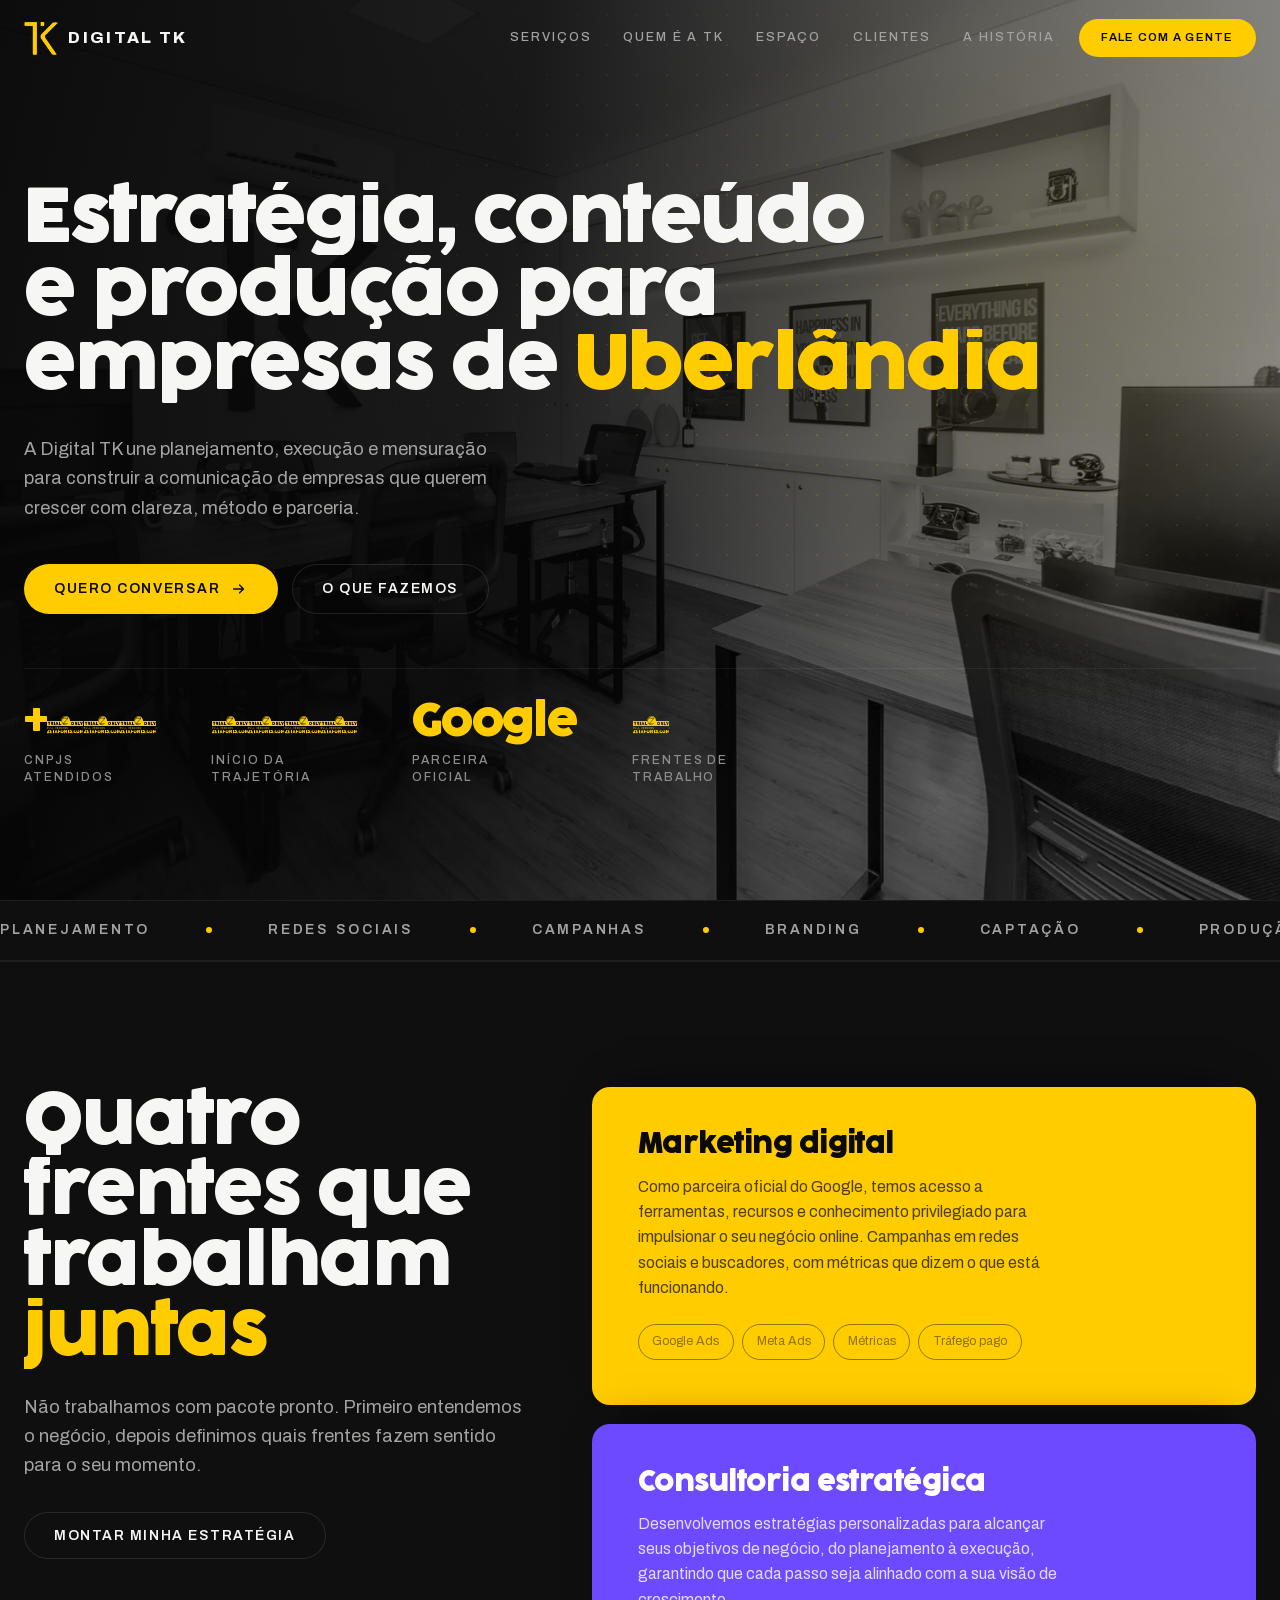
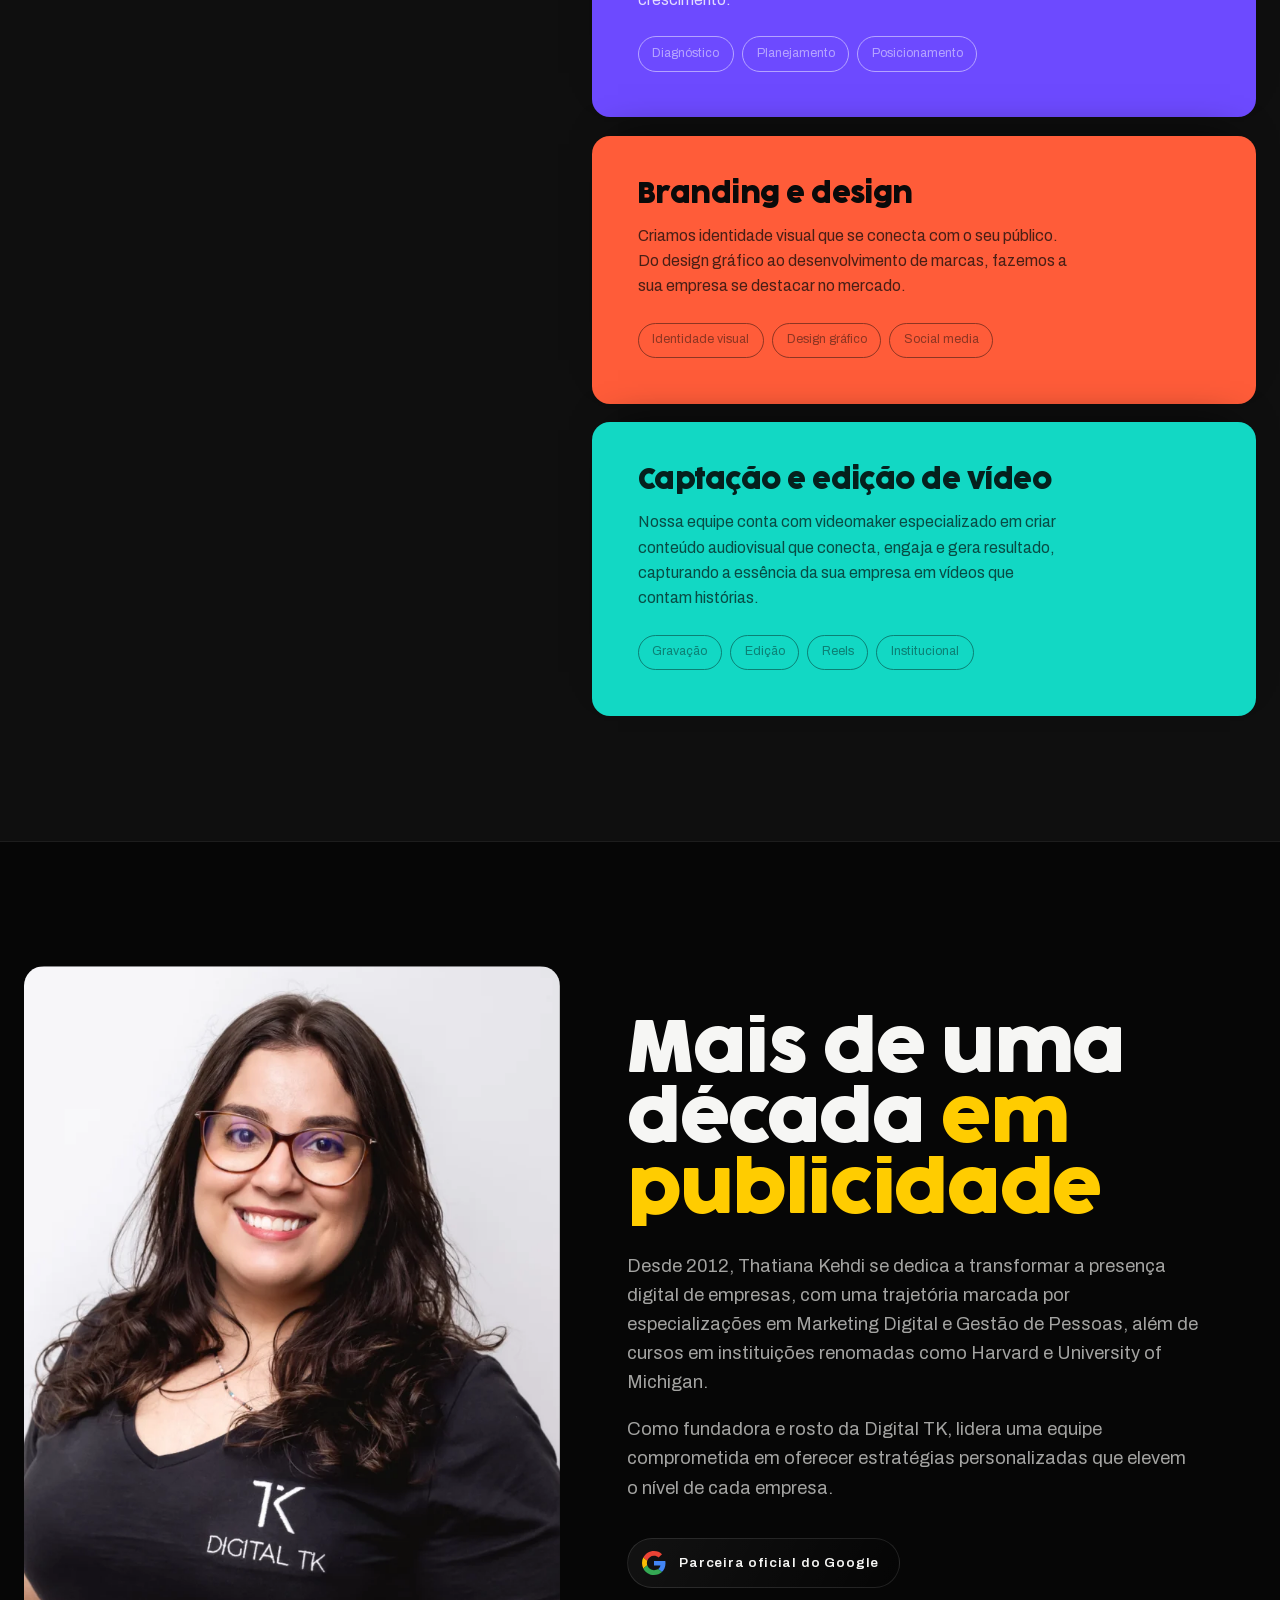
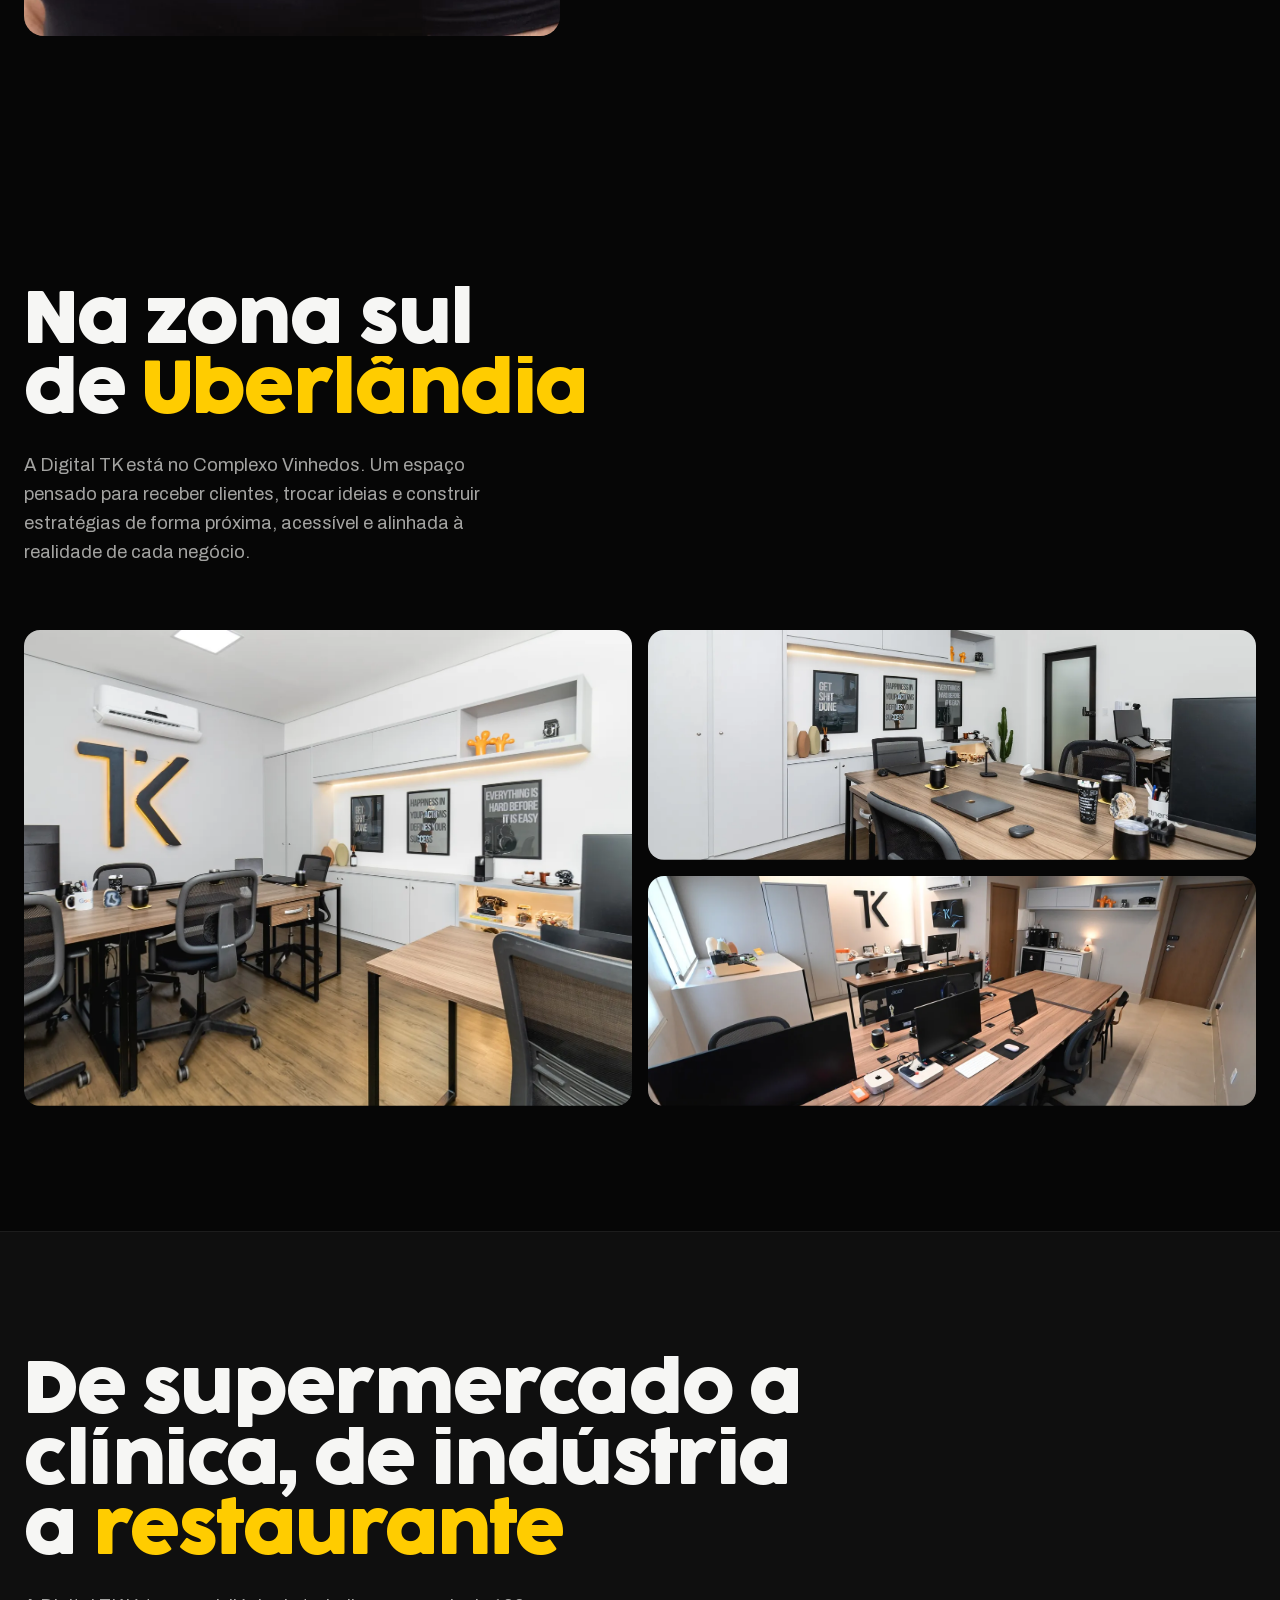
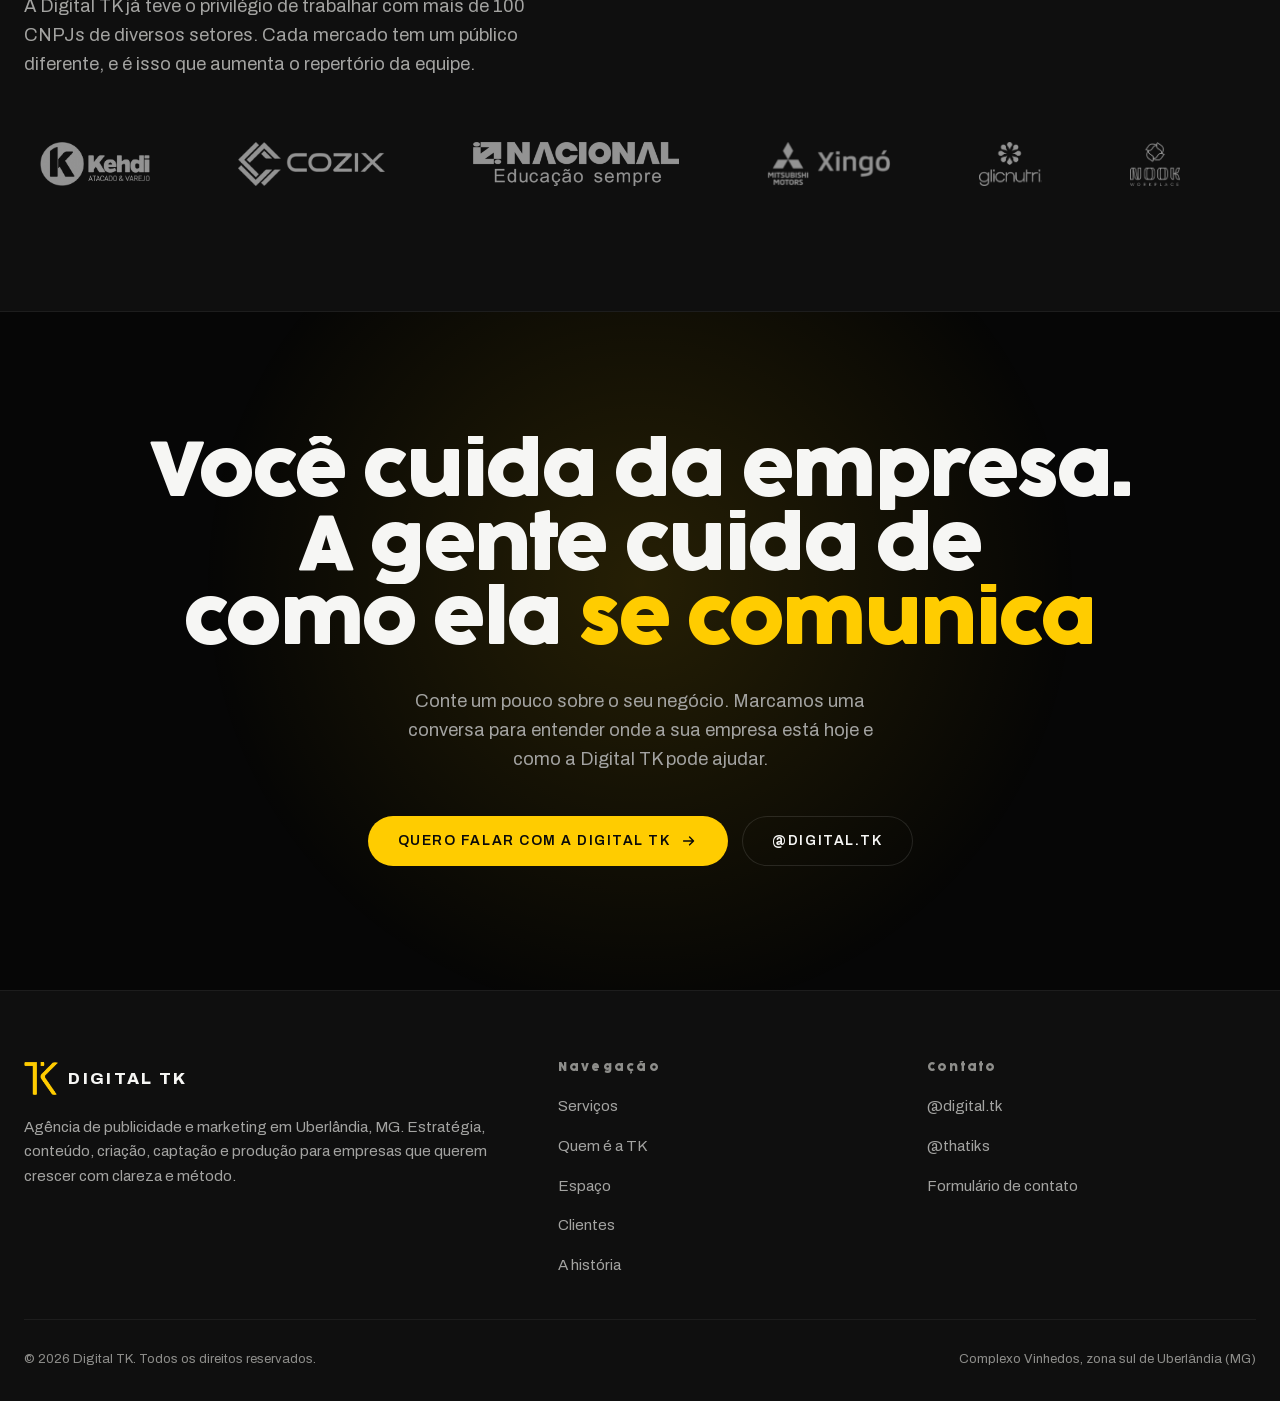
==== commit 6f85ba6d: "feat: brand typeface, stacking service cards and photo-backed hero Co-Authored-By: Claude Opus 5 <no" ====
--- a/index.html
+++ b/index.html
@@ -16,7 +16,11 @@
 <meta name="twitter:card" content="summary_large_image">
 
 <link rel="icon" href="assets/logos/tk-mono.svg" type="image/svg+xml">
+<link rel="preload" href="assets/fonts/cocogoose-bold.woff2" as="font" type="font/woff2" crossorigin>
 <link rel="preload" href="assets/fonts/archivo-400-latin.woff2" as="font" type="font/woff2" crossorigin>
+<link rel="preload" as="image" href="assets/img/office1.webp"
+      imagesrcset="assets/img/office1-sm.webp 960w, assets/img/office1.webp 1600w"
+      imagesizes="100vw" fetchpriority="high">
 <link rel="stylesheet" href="assets/css/site.css">
 
 <script type="application/ld+json">
@@ -71,6 +75,12 @@
 
   <!-- ===================== HERO ===================== -->
   <section class="hero">
+    <div class="hero__foto" aria-hidden="true">
+      <img src="assets/img/office1.webp"
+           srcset="assets/img/office1-sm.webp 960w, assets/img/office1.webp 1600w"
+           sizes="100vw" width="1600" height="1067" alt="" fetchpriority="high">
+    </div>
+    <div class="hero__veu" aria-hidden="true"></div>
     <div class="hero__brilho" aria-hidden="true"></div>
     <div class="hero__malha" aria-hidden="true"></div>
 
@@ -152,7 +162,7 @@
       </div>
 
       <div class="pilha">
-        <article class="cartao cartao--amarelo sobe" data-brilho>
+        <article class="cartao cartao--amarelo sobe" data-brilho style="--i:0">
           <h3>Marketing digital</h3>
           <p>
             Como parceira oficial do Google, temos acesso a ferramentas, recursos
@@ -165,7 +175,7 @@
           </div>
         </article>
 
-        <article class="cartao cartao--roxo sobe" data-brilho style="--atraso:.08s">
+        <article class="cartao cartao--roxo sobe" data-brilho style="--i:1;--atraso:.08s">
           <h3>Consultoria estratégica</h3>
           <p>
             Desenvolvemos estratégias personalizadas para alcançar seus objetivos
@@ -177,7 +187,7 @@
           </div>
         </article>
 
-        <article class="cartao cartao--coral sobe" data-brilho style="--atraso:.16s">
+        <article class="cartao cartao--coral sobe" data-brilho style="--i:2;--atraso:.16s">
           <h3>Branding e design</h3>
           <p>
             Criamos identidade visual que se conecta com o seu público. Do design
@@ -189,7 +199,7 @@
           </div>
         </article>
 
-        <article class="cartao cartao--turquesa sobe" data-brilho style="--atraso:.24s">
+        <article class="cartao cartao--turquesa sobe" data-brilho style="--i:3;--atraso:.24s">
           <h3>Captação e edição de vídeo</h3>
           <p>
             Nossa equipe conta com videomaker especializado em criar conteúdo
@@ -211,10 +221,6 @@
         <span class="retrato__cortina" aria-hidden="true"></span>
         <img src="assets/img/thatiana.webp" width="900" height="900" loading="lazy"
              alt="Thatiana Kehdi, fundadora da Digital TK">
-        <figcaption class="retrato__selo">
-          <b>Thatiana Kehdi</b>
-          <span>Fundadora</span>
-        </figcaption>
       </figure>
 
       <div class="fundadora__texto">
@@ -234,35 +240,19 @@
             empresa.
           </p>
         </div>
-        <div class="hero__acoes sobe" style="--atraso:.25s">
-          <a class="btn btn--vazado" href="landingpage/">Conhecer a história completa</a>
-        </div>
-      </div>
-    </div>
-  </section>
-
-  <!-- ===================== GOOGLE PARTNER ===================== -->
-  <section class="secao" style="padding-top:0">
-    <div class="env">
-      <div class="parceiro sobe">
-        <img src="assets/logos/googlepartner.webp" width="189" height="190" loading="lazy"
-             alt="Selo de parceira oficial do Google">
-        <div>
-          <h2 class="titulo-m">Parceira oficial do Google</h2>
-          <p class="texto" style="margin-top:.9rem;max-width:60ch">
-            O selo significa acesso a ferramentas, recursos e conhecimento que
-            nem toda agência tem. Na prática, isso vira:
-          </p>
-          <ul class="parceiro__lista">
-            <li>Estratégias mais eficazes</li>
-            <li>Resultados mensuráveis</li>
-            <li>Atendimento especializado</li>
-            <li>Acesso às novidades do mercado</li>
-          </ul>
-        </div>
-      </div>
-    </div>
-  </section>
+        <div class="selo-google sobe" style="--atraso:.25s">
+          <svg viewBox="0 0 48 48" aria-hidden="true">
+            <path fill="#EA4335" d="M24 9.5c3.54 0 6.71 1.22 9.21 3.6l6.85-6.85C35.9 2.38 30.47 0 24 0 14.62 0 6.51 5.38 2.56 13.22l7.98 6.19C12.43 13.72 17.74 9.5 24 9.5z"/>
+            <path fill="#4285F4" d="M46.98 24.55c0-1.57-.15-3.09-.38-4.55H24v9.02h12.94c-.58 2.96-2.26 5.48-4.78 7.18l7.73 6c4.51-4.18 7.09-10.36 7.09-17.65z"/>
+            <path fill="#FBBC05" d="M10.53 28.59c-.48-1.45-.76-2.99-.76-4.59s.27-3.14.76-4.59l-7.98-6.19C.92 16.46 0 20.12 0 24c0 3.88.92 7.54 2.56 10.78l7.97-6.19z"/>
+            <path fill="#34A853" d="M24 48c6.48 0 11.93-2.13 15.89-5.81l-7.73-6c-2.15 1.45-4.92 2.3-8.16 2.3-6.26 0-11.57-4.22-13.47-9.91l-7.98 6.19C6.51 42.62 14.62 48 24 48z"/>
+          </svg>
+          <span>Parceira oficial do Google</span>
+        </div>
+      </div>
+    </div>
+  </section>
+
 
   <!-- ===================== ESPAÇO ===================== -->
   <section class="secao" id="espaco">
@@ -309,7 +299,8 @@
         </p>
       </div>
 
-      <div class="clientes__grade sobe">
+      <div class="marquise sobe" style="border:0;background:none;padding-block:0">
+        <div class="marquise__trilho" id="trilho-clientes">
         <div class="cliente"><img src="assets/logos/kehdi.webp" width="313" height="125" loading="lazy" alt="Kehdi Atacado e Varejo"></div>
         <div class="cliente"><img src="assets/logos/cozix.webp" width="380" height="114" loading="lazy" alt="Cozix"></div>
         <div class="cliente"><img src="assets/logos/inacional.webp" width="380" height="81" loading="lazy" alt="Nacional Educação"></div>
@@ -322,6 +313,7 @@
         <div class="cliente"><img src="assets/logos/ame.webp" width="288" height="190" loading="lazy" alt="Ânime Arquitetura"></div>
         <div class="cliente"><img src="assets/logos/oralmedic.webp" width="263" height="190" loading="lazy" alt="Oralmedic"></div>
         <div class="cliente"><img src="assets/logos/revisa.webp" width="183" height="190" loading="lazy" alt="Revisa Motorsport"></div>
+        </div>
       </div>
     </div>
   </section>
--- a/assets/css/site.css
+++ b/assets/css/site.css
@@ -1,13 +1,17 @@
-@font-face{font-family:'Archivo';font-style:normal;font-weight:400;font-stretch:100%;font-display:swap;src:url(../fonts/archivo-400-latin.woff2) format('woff2');unicode-range:U+0000-00FF,U+0131,U+0152-0153,U+02BB-02BC,U+02C6,U+02DA,U+02DC,U+0304,U+0308,U+0329,U+2000-206F,U+20AC,U+2122,U+2191,U+2193,U+2212,U+2215,U+FEFF,U+FFFD}@font-face{font-family:'Archivo';font-style:normal;font-weight:500;font-stretch:100%;font-display:swap;src:url(../fonts/archivo-400-latin.woff2) format('woff2');unicode-range:U+0000-00FF,U+0131,U+0152-0153,U+02BB-02BC,U+02C6,U+02DA,U+02DC,U+0304,U+0308,U+0329,U+2000-206F,U+20AC,U+2122,U+2191,U+2193,U+2212,U+2215,U+FEFF,U+FFFD}@font-face{font-family:'Archivo';font-style:normal;font-weight:600;font-stretch:100%;font-display:swap;src:url(../fonts/archivo-400-latin.woff2) format('woff2');unicode-range:U+0000-00FF,U+0131,U+0152-0153,U+02BB-02BC,U+02C6,U+02DA,U+02DC,U+0304,U+0308,U+0329,U+2000-206F,U+20AC,U+2122,U+2191,U+2193,U+2212,U+2215,U+FEFF,U+FFFD}@font-face{font-family:'Archivo';font-style:normal;font-weight:800;font-stretch:100%;font-display:swap;src:url(../fonts/archivo-400-latin.woff2) format('woff2');unicode-range:U+0000-00FF,U+0131,U+0152-0153,U+02BB-02BC,U+02C6,U+02DA,U+02DC,U+0304,U+0308,U+0329,U+2000-206F,U+20AC,U+2122,U+2191,U+2193,U+2212,U+2215,U+FEFF,U+FFFD}@font-face{font-family:'Archivo';font-style:normal;font-weight:900;font-stretch:100%;font-display:swap;src:url(../fonts/archivo-400-latin.woff2) format('woff2');unicode-range:U+0000-00FF,U+0131,U+0152-0153,U+02BB-02BC,U+02C6,U+02DA,U+02DC,U+0304,U+0308,U+0329,U+2000-206F,U+20AC,U+2122,U+2191,U+2193,U+2212,U+2215,U+FEFF,U+FFFD}:root{--amarelo:#ffcc00;--amarelo-2:#ffde59;--amarelo-3:#e6b800;--preto:#060606;--carvao:#0f0f0f;--carvao-2:#161616;--linha:rgba(255,255,255,0.11);--linha-2:rgba(255,255,255,0.06);--branco:#f6f6f4;--cinza:#a3a3a1;--cinza-2:#8d8d8a;--sans:"Archivo",-apple-system,BlinkMacSystemFont,"Segoe UI",sans-serif;--w:min(1280px,100% - 3rem);--curva:cubic-bezier(0.22,1,0.36,1);--alt-topo:76px}*,*::before,*::after{box-sizing:border-box}html{-webkit-text-size-adjust:100%}body{margin:0;background:var(--preto);color:var(--branco);font-family:var(--sans);font-size:clamp(1rem,0.96rem + 0.18vw,1.08rem);line-height:1.6;-webkit-font-smoothing:antialiased;overflow-x:hidden}img,svg,video{display:block;max-width:100%}a{color:inherit}p{margin:0}[hidden]{display:none !important}.env{width:var(--w);margin-inline:auto}.oculto{position:absolute;width:1px;height:1px;overflow:hidden;clip-path:inset(50%);white-space:nowrap}:focus-visible{outline:2.5px solid var(--amarelo);outline-offset:3px;border-radius:3px}h1,h2,h3{margin:0;font-weight:900;line-height:0.94;letter-spacing:-0.035em;text-transform:uppercase;text-wrap:balance}.amarelo{color:var(--amarelo)}.apagado{color:var(--cinza)}.titulo-xl{font-size:clamp(2.3rem,1.25rem + 4.1vw,4.6rem)}.titulo-g{font-size:clamp(2.1rem,1.2rem + 3.9vw,4.4rem)}.titulo-m{font-size:clamp(1.5rem,1.1rem + 1.6vw,2.2rem)}:root{--chevron:url("data:image/svg+xml,%3Csvg xmlns='http://www.w3.org/2000/svg' viewBox='0 0 24 12'%3E%3Cpath d='M1 1l5 5-5 5M9 1l5 5-5 5M17 1l5 5-5 5' fill='none' stroke='%23000' stroke-width='2.2' stroke-linecap='round' stroke-linejoin='round'/%3E%3C/svg%3E")}.texto{color:var(--cinza);font-size:clamp(1rem,0.96rem + 0.25vw,1.14rem);max-width:46ch}.btn{--fundo:var(--amarelo);--cor:#0a0a0a;position:relative;display:inline-flex;align-items:center;justify-content:center;gap:0.7rem;padding:1.05rem 1.9rem;background:var(--fundo);color:var(--cor);border:0;border-radius:999px;font:600 0.86rem/1 var(--sans);letter-spacing:0.11em;text-transform:uppercase;text-decoration:none;cursor:pointer;overflow:hidden;isolation:isolate;transition:color 0.35s var(--curva),transform 0.5s var(--curva),box-shadow 0.4s var(--curva)}.btn::before{content:"";position:absolute;inset:0;z-index:-1;background:var(--branco);transform:translateY(101%);transition:transform 0.5s var(--curva)}.btn:hover::before{transform:translateY(0)}.btn:hover{box-shadow:0 14px 40px -16px rgba(255,204,0,0.5)}.btn svg{width:1.15em;height:1.15em;flex:none;transition:transform 0.45s var(--curva)}.btn:hover svg{transform:translateX(4px)}.btn--vazado{--fundo:transparent;--cor:var(--branco);box-shadow:inset 0 0 0 1px var(--linha)}.btn--vazado::before{background:var(--amarelo)}.btn--vazado:hover{--cor:#0a0a0a;box-shadow:inset 0 0 0 1px var(--amarelo),0 14px 40px -16px rgba(255,204,0,0.45)}.topo{position:fixed;top:0;left:0;right:0;z-index:80;transition:background-color 0.4s,backdrop-filter 0.4s,border-color 0.4s;border-bottom:1px solid transparent}.topo.fixo{background:rgba(6,6,6,0.8);backdrop-filter:blur(16px);border-bottom-color:var(--linha-2)}.topo__grade{display:flex;align-items:center;gap:1.5rem;min-height:var(--alt-topo)}.marca{display:flex;align-items:center;gap:0.65rem;text-decoration:none;flex:none}.marca__sinal{width:34px;height:34px;flex:none;background:var(--amarelo);-webkit-mask:url("../logos/tk-sinal.webp") center / contain no-repeat;mask:url("../logos/tk-sinal.webp") center / contain no-repeat;transition:background-color 0.35s}.marca:hover .marca__sinal{background:var(--branco)}.marca__nome{font-weight:800;font-size:1.02rem;letter-spacing:0.14em;text-transform:uppercase}.nav{display:flex;gap:2rem;margin-left:auto}.nav a{position:relative;font-size:0.78rem;font-weight:500;letter-spacing:0.15em;text-transform:uppercase;text-decoration:none;color:var(--cinza);padding-block:0.4rem;transition:color 0.3s}.nav a::after{content:"";position:absolute;left:0;bottom:0;width:100%;height:1px;background:var(--amarelo);transform:scaleX(0);transform-origin:right;transition:transform 0.45s var(--curva)}.nav a:hover{color:var(--branco)}.nav a:hover::after{transform:scaleX(1);transform-origin:left}.topo__btn{flex:none}.topo__btn .btn{padding:0.82rem 1.4rem;font-size:0.72rem}.menu-btn{display:none;margin-left:auto;width:44px;height:44px;border:0;background:none;color:var(--branco);cursor:pointer;padding:0}.menu-btn span{display:block;width:24px;height:1.6px;margin:5.5px auto;background:currentColor;transition:transform 0.4s var(--curva),opacity 0.25s}.menu-btn[aria-expanded="true"] span:nth-child(1){transform:translateY(7.1px) rotate(45deg)}.menu-btn[aria-expanded="true"] span:nth-child(2){opacity:0}.menu-btn[aria-expanded="true"] span:nth-child(3){transform:translateY(-7.1px) rotate(-45deg)}.progresso{position:fixed;top:0;left:0;height:2px;width:100%;transform-origin:left;transform:scaleX(0);background:var(--amarelo);z-index:90;will-change:transform}.secao{position:relative;padding-block:clamp(4.5rem,3rem + 6vw,9rem)}section[id]{scroll-margin-top:calc(var(--alt-topo) + 1rem)}.cabeca{max-width:58rem;margin-bottom:clamp(2.5rem,1.5rem + 3vw,4.5rem)}.cabeca .texto{margin-top:1.5rem}.marquise{--vao:3.5rem;overflow:hidden;border-block:1px solid var(--linha-2);padding-block:1.15rem;background:var(--carvao)}.marquise__trilho{display:flex;align-items:center;gap:var(--vao);width:max-content;animation:correr var(--duracao,40s) linear infinite}.marquise:hover .marquise__trilho{animation-play-state:paused}@keyframes correr{to{transform:translateX(calc(-50% - var(--vao) / 2))}}.marquise__item{display:flex;align-items:center;gap:var(--vao);font-size:0.86rem;font-weight:600;letter-spacing:0.2em;text-transform:uppercase;color:var(--cinza);white-space:nowrap;flex:none}.marquise__item::after{content:"";width:6px;height:6px;border-radius:50%;background:var(--amarelo);flex:none}.linha{display:block;overflow:hidden}.linha>span{display:block;transform:translateY(105%);transition:transform 1s var(--curva);transition-delay:var(--atraso,0s)}.dentro .linha>span,.linha.dentro>span{transform:translateY(0)}.sobe{opacity:0;transform:translateY(26px);transition:opacity 0.9s var(--curva),transform 0.9s var(--curva);transition-delay:var(--atraso,0s)}.sobe.dentro{opacity:1;transform:none}.revela{position:relative;overflow:hidden}.revela img{width:100%;height:100%;object-fit:cover;clip-path:inset(0 0 100% 0);transform:scale(1.14);transition:clip-path 1.25s var(--curva),transform 1.5s var(--curva);transition-delay:var(--atraso,0s)}.revela.dentro img{clip-path:inset(0 0 0 0);transform:scale(1)}.rodape{border-top:1px solid var(--linha-2);padding-block:clamp(3rem,2rem + 3vw,5rem) 2rem;background:var(--carvao)}.rodape__grade{display:grid;grid-template-columns:1.5fr 1fr 1fr;gap:2.5rem;padding-bottom:2.5rem;border-bottom:1px solid var(--linha-2)}.rodape__sobre{margin-top:1.2rem;color:var(--cinza);font-size:0.95rem;max-width:32rem}.rodape h3{font-size:0.7rem;font-weight:600;letter-spacing:0.2em;color:var(--cinza-2);margin-bottom:1.2rem}.rodape ul{list-style:none;margin:0;padding:0;display:grid;gap:0.75rem}.rodape li a{text-decoration:none;color:var(--cinza);font-size:0.95rem;transition:color 0.3s}.rodape li a:hover{color:var(--amarelo)}.rodape__fim{display:flex;flex-wrap:wrap;gap:0.8rem 1.5rem;justify-content:space-between;padding-top:1.8rem;font-size:0.82rem;color:var(--cinza-2)}@media (max-width:900px){.nav,.topo__btn{display:none}.menu-btn{display:block}.topo.aberto .nav{display:flex;position:absolute;top:100%;left:0;right:0;flex-direction:column;gap:0;background:var(--carvao);border-bottom:1px solid var(--linha);padding:0.5rem 1.5rem 1.4rem}.topo.aberto .nav a{padding:0.95rem 0;border-bottom:1px solid var(--linha-2);font-size:0.88rem}.rodape__grade{grid-template-columns:1fr 1fr;gap:2rem 1.5rem}.rodape__grade>div:first-child{grid-column:1 / -1}}@media (max-width:620px){:root{--w:min(1280px,100% - 2.2rem)}}@media (prefers-reduced-motion:reduce){*,*::before,*::after{animation-duration:0.01ms !important;animation-iteration-count:1 !important;transition-duration:0.01ms !important}.linha>span,.sobe{transform:none;opacity:1}.revela img{clip-path:none;transform:none}}.hero{position:relative;min-height:100svh;display:flex;align-items:center;padding-block:calc(var(--alt-topo) + 3rem) 3.5rem;overflow:hidden;isolation:isolate}.hero__malha{position:absolute;inset:-20% -10% auto;height:130%;z-index:-2;background-image:radial-gradient(
-circle at center,rgba(255,204,0,0.42) 1px,transparent 1.4px
+@font-face{font-family:'Cocogoose';font-style:normal;font-weight:700;font-display:swap;src:url(../fonts/cocogoose-bold.woff2) format('woff2')}@font-face{font-family:'Archivo';font-style:normal;font-weight:400;font-stretch:100%;font-display:swap;src:url(../fonts/archivo-400-latin.woff2) format('woff2');unicode-range:U+0000-00FF,U+0131,U+0152-0153,U+02BB-02BC,U+02C6,U+02DA,U+02DC,U+0304,U+0308,U+0329,U+2000-206F,U+20AC,U+2122,U+2191,U+2193,U+2212,U+2215,U+FEFF,U+FFFD}@font-face{font-family:'Archivo';font-style:normal;font-weight:500;font-stretch:100%;font-display:swap;src:url(../fonts/archivo-400-latin.woff2) format('woff2');unicode-range:U+0000-00FF,U+0131,U+0152-0153,U+02BB-02BC,U+02C6,U+02DA,U+02DC,U+0304,U+0308,U+0329,U+2000-206F,U+20AC,U+2122,U+2191,U+2193,U+2212,U+2215,U+FEFF,U+FFFD}@font-face{font-family:'Archivo';font-style:normal;font-weight:600;font-stretch:100%;font-display:swap;src:url(../fonts/archivo-400-latin.woff2) format('woff2');unicode-range:U+0000-00FF,U+0131,U+0152-0153,U+02BB-02BC,U+02C6,U+02DA,U+02DC,U+0304,U+0308,U+0329,U+2000-206F,U+20AC,U+2122,U+2191,U+2193,U+2212,U+2215,U+FEFF,U+FFFD}@font-face{font-family:'Archivo';font-style:normal;font-weight:800;font-stretch:100%;font-display:swap;src:url(../fonts/archivo-400-latin.woff2) format('woff2');unicode-range:U+0000-00FF,U+0131,U+0152-0153,U+02BB-02BC,U+02C6,U+02DA,U+02DC,U+0304,U+0308,U+0329,U+2000-206F,U+20AC,U+2122,U+2191,U+2193,U+2212,U+2215,U+FEFF,U+FFFD}@font-face{font-family:'Archivo';font-style:normal;font-weight:900;font-stretch:100%;font-display:swap;src:url(../fonts/archivo-400-latin.woff2) format('woff2');unicode-range:U+0000-00FF,U+0131,U+0152-0153,U+02BB-02BC,U+02C6,U+02DA,U+02DC,U+0304,U+0308,U+0329,U+2000-206F,U+20AC,U+2122,U+2191,U+2193,U+2212,U+2215,U+FEFF,U+FFFD}:root{--amarelo:#ffcc00;--amarelo-2:#ffde59;--amarelo-3:#e6b800;--preto:#060606;--carvao:#0f0f0f;--carvao-2:#161616;--linha:rgba(255,255,255,0.11);--linha-2:rgba(255,255,255,0.06);--branco:#f6f6f4;--cinza:#a3a3a1;--cinza-2:#8d8d8a;--sans:"Archivo",-apple-system,BlinkMacSystemFont,"Segoe UI",sans-serif;--titulo:"Cocogoose","Archivo",sans-serif;--w:min(1280px,100% - 3rem);--curva:cubic-bezier(0.22,1,0.36,1);--alt-topo:76px}*,*::before,*::after{box-sizing:border-box}html{-webkit-text-size-adjust:100%}body{margin:0;background:var(--preto);color:var(--branco);font-family:var(--sans);font-size:clamp(1rem,0.96rem + 0.18vw,1.08rem);line-height:1.6;-webkit-font-smoothing:antialiased;overflow-x:hidden}img,svg,video{display:block;max-width:100%}a{color:inherit}p{margin:0}[hidden]{display:none !important}.env{width:var(--w);margin-inline:auto}.oculto{position:absolute;width:1px;height:1px;overflow:hidden;clip-path:inset(50%);white-space:nowrap}:focus-visible{outline:2.5px solid var(--amarelo);outline-offset:3px;border-radius:3px}h1,h2,h3{margin:0;font-family:var(--titulo);font-weight:700;line-height:1.02;letter-spacing:-0.02em;text-wrap:balance}.amarelo{color:var(--amarelo)}.apagado{color:var(--cinza)}.titulo-xl{font-size:clamp(2.3rem,1.25rem + 4.1vw,4.6rem)}.titulo-g{font-size:clamp(2.1rem,1.2rem + 3.9vw,4.4rem)}.titulo-m{font-size:clamp(1.5rem,1.1rem + 1.6vw,2.2rem)}:root{--chevron:url("data:image/svg+xml,%3Csvg xmlns='http://www.w3.org/2000/svg' viewBox='0 0 24 12'%3E%3Cpath d='M1 1l5 5-5 5M9 1l5 5-5 5M17 1l5 5-5 5' fill='none' stroke='%23000' stroke-width='2.2' stroke-linecap='round' stroke-linejoin='round'/%3E%3C/svg%3E")}.texto{color:var(--cinza);font-size:clamp(1rem,0.96rem + 0.25vw,1.14rem);max-width:46ch}.btn{--fundo:var(--amarelo);--cor:#0a0a0a;position:relative;display:inline-flex;align-items:center;justify-content:center;gap:0.7rem;padding:1.05rem 1.9rem;background:var(--fundo);color:var(--cor);border:0;border-radius:999px;font:600 0.86rem/1 var(--sans);letter-spacing:0.11em;text-transform:uppercase;text-decoration:none;cursor:pointer;overflow:hidden;isolation:isolate;transition:color 0.35s var(--curva),transform 0.5s var(--curva),box-shadow 0.4s var(--curva)}.btn::before{content:"";position:absolute;inset:0;z-index:-1;background:var(--branco);transform:translateY(101%);transition:transform 0.5s var(--curva)}.btn:hover::before{transform:translateY(0)}.btn:hover{box-shadow:0 14px 40px -16px rgba(255,204,0,0.5)}.btn svg{width:1.15em;height:1.15em;flex:none;transition:transform 0.45s var(--curva)}.btn:hover svg{transform:translateX(4px)}.btn--vazado{--fundo:transparent;--cor:var(--branco);box-shadow:inset 0 0 0 1px var(--linha)}.btn--vazado::before{background:var(--amarelo)}.btn--vazado:hover{--cor:#0a0a0a;box-shadow:inset 0 0 0 1px var(--amarelo),0 14px 40px -16px rgba(255,204,0,0.45)}.topo{position:fixed;top:0;left:0;right:0;z-index:80;transition:background-color 0.4s,backdrop-filter 0.4s,border-color 0.4s;border-bottom:1px solid transparent}.topo.fixo{background:rgba(6,6,6,0.8);backdrop-filter:blur(16px);border-bottom-color:var(--linha-2)}.topo__grade{display:flex;align-items:center;gap:1.5rem;min-height:var(--alt-topo)}.marca{display:flex;align-items:center;gap:0.65rem;text-decoration:none;flex:none}.marca__sinal{width:34px;height:34px;flex:none;background:var(--amarelo);-webkit-mask:url("../logos/tk-sinal.webp") center / contain no-repeat;mask:url("../logos/tk-sinal.webp") center / contain no-repeat;transition:background-color 0.35s}.marca:hover .marca__sinal{background:var(--branco)}.marca__nome{font-weight:800;font-size:1.02rem;letter-spacing:0.14em;text-transform:uppercase}.nav{display:flex;gap:2rem;margin-left:auto}.nav a{position:relative;font-size:0.78rem;font-weight:500;letter-spacing:0.15em;text-transform:uppercase;text-decoration:none;color:var(--cinza);padding-block:0.4rem;transition:color 0.3s}.nav a::after{content:"";position:absolute;left:0;bottom:0;width:100%;height:1px;background:var(--amarelo);transform:scaleX(0);transform-origin:right;transition:transform 0.45s var(--curva)}.nav a:hover{color:var(--branco)}.nav a:hover::after{transform:scaleX(1);transform-origin:left}.topo__btn{flex:none}.topo__btn .btn{padding:0.82rem 1.4rem;font-size:0.72rem}.menu-btn{display:none;margin-left:auto;width:44px;height:44px;border:0;background:none;color:var(--branco);cursor:pointer;padding:0}.menu-btn span{display:block;width:24px;height:1.6px;margin:5.5px auto;background:currentColor;transition:transform 0.4s var(--curva),opacity 0.25s}.menu-btn[aria-expanded="true"] span:nth-child(1){transform:translateY(7.1px) rotate(45deg)}.menu-btn[aria-expanded="true"] span:nth-child(2){opacity:0}.menu-btn[aria-expanded="true"] span:nth-child(3){transform:translateY(-7.1px) rotate(-45deg)}.progresso{position:fixed;top:0;left:0;height:2px;width:100%;transform-origin:left;transform:scaleX(0);background:var(--amarelo);z-index:90;will-change:transform}.secao{position:relative;padding-block:clamp(4.5rem,3rem + 6vw,9rem)}section[id]{scroll-margin-top:calc(var(--alt-topo) + 1rem)}.cabeca{max-width:58rem;margin-bottom:clamp(2.5rem,1.5rem + 3vw,4.5rem)}.cabeca .texto{margin-top:1.5rem}.marquise{--vao:3.5rem;overflow:hidden;border-block:1px solid var(--linha-2);padding-block:1.15rem;background:var(--carvao)}.marquise__trilho{display:flex;align-items:center;gap:var(--vao);width:max-content;animation:correr var(--duracao,40s) linear infinite}.marquise:hover .marquise__trilho{animation-play-state:paused}@keyframes correr{to{transform:translateX(calc(-50% - var(--vao) / 2))}}.marquise__item{display:flex;align-items:center;gap:var(--vao);font-size:0.86rem;font-weight:600;letter-spacing:0.2em;text-transform:uppercase;color:var(--cinza);white-space:nowrap;flex:none}.marquise__item::after{content:"";width:6px;height:6px;border-radius:50%;background:var(--amarelo);flex:none}.linha{display:block;overflow:hidden}.linha>span{display:block;transform:translateY(105%);transition:transform 1s var(--curva);transition-delay:var(--atraso,0s)}.dentro .linha>span,.linha.dentro>span{transform:translateY(0)}.sobe{opacity:0;transform:translateY(26px);transition:opacity 0.9s var(--curva),transform 0.9s var(--curva);transition-delay:var(--atraso,0s)}.sobe.dentro{opacity:1;transform:none}.revela{position:relative;overflow:hidden}.revela img{width:100%;height:100%;object-fit:cover;clip-path:inset(0 0 100% 0);transform:scale(1.14);transition:clip-path 1.25s var(--curva),transform 1.5s var(--curva);transition-delay:var(--atraso,0s)}.revela.dentro img{clip-path:inset(0 0 0 0);transform:scale(1)}.rodape{border-top:1px solid var(--linha-2);padding-block:clamp(3rem,2rem + 3vw,5rem) 2rem;background:var(--carvao)}.rodape__grade{display:grid;grid-template-columns:1.5fr 1fr 1fr;gap:2.5rem;padding-bottom:2.5rem;border-bottom:1px solid var(--linha-2)}.rodape__sobre{margin-top:1.2rem;color:var(--cinza);font-size:0.95rem;max-width:32rem}.rodape h3{font-size:0.7rem;font-weight:600;letter-spacing:0.2em;color:var(--cinza-2);margin-bottom:1.2rem}.rodape ul{list-style:none;margin:0;padding:0;display:grid;gap:0.75rem}.rodape li a{text-decoration:none;color:var(--cinza);font-size:0.95rem;transition:color 0.3s}.rodape li a:hover{color:var(--amarelo)}.rodape__fim{display:flex;flex-wrap:wrap;gap:0.8rem 1.5rem;justify-content:space-between;padding-top:1.8rem;font-size:0.82rem;color:var(--cinza-2)}@media (max-width:900px){.nav,.topo__btn{display:none}.menu-btn{display:block}.topo.aberto .nav{display:flex;position:absolute;top:100%;left:0;right:0;flex-direction:column;gap:0;background:var(--carvao);border-bottom:1px solid var(--linha);padding:0.5rem 1.5rem 1.4rem}.topo.aberto .nav a{padding:0.95rem 0;border-bottom:1px solid var(--linha-2);font-size:0.88rem}.rodape__grade{grid-template-columns:1fr 1fr;gap:2rem 1.5rem}.rodape__grade>div:first-child{grid-column:1 / -1}}@media (max-width:620px){:root{--w:min(1280px,100% - 2.2rem)}}@media (prefers-reduced-motion:reduce){*,*::before,*::after{animation-duration:0.01ms !important;animation-iteration-count:1 !important;transition-duration:0.01ms !important}.linha>span,.sobe{transform:none;opacity:1}.revela img{clip-path:none;transform:none}}.hero{position:relative;min-height:100svh;display:flex;align-items:center;padding-block:calc(var(--alt-topo) + 3rem) 3.5rem;overflow:hidden;isolation:isolate}.hero__foto{position:absolute;inset:0;z-index:-3}.hero__foto img{width:100%;height:100%;object-fit:cover;object-position:50% 42%;filter:grayscale(1) contrast(1.05)}.hero__veu{position:absolute;inset:0;z-index:-2;background:linear-gradient(
+100deg,rgba(6,6,6,0.97) 0%,rgba(6,6,6,0.9) 38%,rgba(6,6,6,0.62) 68%,rgba(6,6,6,0.42) 100%
+),radial-gradient(
+ellipse 60% 80% at 82% 30%,rgba(255,204,0,0.16),transparent 62%
+)}.hero__malha{position:absolute;inset:-20% -10% auto;height:130%;z-index:-1;background-image:radial-gradient(
+circle at center,rgba(255,204,0,0.3) 1px,transparent 1.4px
 );background-size:30px 30px;-webkit-mask:radial-gradient(
 ellipse 62% 58% at 70% 42%,#000 5%,transparent 68%
-);mask:radial-gradient(ellipse 62% 58% at 70% 42%,#000 5%,transparent 68%);opacity:0.75;animation:respira 9s ease-in-out infinite}@keyframes respira{50%{opacity:0.4;transform:scale(1.05)}}.hero__brilho{position:absolute;top:-30%;right:-18%;width:min(900px,90vw);aspect-ratio:1;border-radius:50%;z-index:-3;background:radial-gradient(
+);mask:radial-gradient(ellipse 62% 58% at 70% 42%,#000 5%,transparent 68%);opacity:0.75;animation:respira 9s ease-in-out infinite}@keyframes respira{50%{opacity:0.4;transform:scale(1.05)}}.hero__brilho{position:absolute;top:-30%;right:-18%;width:min(900px,90vw);aspect-ratio:1;border-radius:50%;z-index:-4;background:radial-gradient(
 circle,rgba(255,204,0,0.14),rgba(255,204,0,0.04) 42%,transparent 68%
-);pointer-events:none}.hero__grade{position:relative}.hero h1{max-width:17ch}.hero__texto{margin-top:2rem;max-width:44ch}.hero__acoes{display:flex;flex-wrap:wrap;gap:0.9rem;margin-top:2.6rem}.hero__base{display:flex;flex-wrap:wrap;gap:2.5rem 3.5rem;margin-top:clamp(2.2rem,1.5rem + 2.4vw,3.4rem);padding-top:2rem;border-top:1px solid var(--linha-2)}.dado__n{display:block;font-size:clamp(1.9rem,1.3rem + 1.8vw,2.7rem);font-weight:900;line-height:1;letter-spacing:-0.04em;color:var(--amarelo);font-variant-numeric:tabular-nums}.dado__r{display:block;margin-top:0.5rem;font-size:0.76rem;font-weight:500;letter-spacing:0.16em;text-transform:uppercase;color:var(--cinza-2);line-height:1.4}.servicos{background:var(--carvao);border-block:1px solid var(--linha-2)}.duo{display:grid;grid-template-columns:0.86fr 1.14fr;gap:clamp(2rem,1rem + 4vw,5rem);align-items:start}.duo__preso{position:sticky;top:calc(var(--alt-topo) + 3.5rem)}.pilha{display:grid;gap:1.15rem}.cartao{--cor:var(--carvao-2);--tinta:var(--branco);--suave:var(--cinza);--borda:var(--linha-2);position:relative;padding:clamp(1.8rem,1.2rem + 2vw,2.8rem);background:var(--cor);color:var(--tinta);border:1px solid var(--borda);border-radius:18px;overflow:hidden;transition:transform 0.55s var(--curva),box-shadow 0.55s var(--curva)}.cartao--amarelo{--cor:#ffcc00;--tinta:#0a0a0a;--suave:rgba(10,10,10,0.72);--borda:transparent}.cartao--roxo{--cor:#6d4aff;--tinta:#ffffff;--suave:rgba(255,255,255,0.8);--borda:transparent}.cartao--coral{--cor:#ff5c39;--tinta:#0a0a0a;--suave:rgba(10,10,10,0.74);--borda:transparent}.cartao--turquesa{--cor:#12d8c4;--tinta:#05201d;--suave:rgba(5,32,29,0.76);--borda:transparent}.cartao::after{content:"";position:absolute;inset:0;border-radius:inherit;background:radial-gradient(
+);pointer-events:none}.hero__grade{position:relative}.hero h1{max-width:19ch}.hero__texto{margin-top:2rem;max-width:44ch}.hero__acoes{display:flex;flex-wrap:wrap;gap:0.9rem;margin-top:2.6rem}.hero__base{display:flex;flex-wrap:wrap;gap:2.5rem 3.5rem;margin-top:clamp(2.2rem,1.5rem + 2.4vw,3.4rem);padding-top:2rem;border-top:1px solid var(--linha-2)}.dado__n{display:block;font-family:var(--titulo);font-size:clamp(1.9rem,1.3rem + 1.8vw,2.7rem);font-weight:700;line-height:1;letter-spacing:-0.04em;color:var(--amarelo);font-variant-numeric:tabular-nums}.dado__r{display:block;margin-top:0.5rem;font-size:0.76rem;font-weight:500;letter-spacing:0.16em;text-transform:uppercase;color:var(--cinza-2);line-height:1.4}.servicos{background:var(--carvao);border-block:1px solid var(--linha-2)}.duo{display:grid;grid-template-columns:0.86fr 1.14fr;gap:clamp(2rem,1rem + 4vw,5rem);align-items:start}.duo__preso{position:sticky;top:calc(var(--alt-topo) + 3.5rem)}.pilha{display:grid;gap:1.15rem}.pilha .cartao{position:sticky;top:calc(var(--alt-topo) + 1.6rem + var(--i,0) * 16px)}.cartao{--cor:var(--carvao-2);--tinta:var(--branco);--suave:var(--cinza);--borda:var(--linha-2);position:relative;padding:clamp(1.8rem,1.2rem + 2vw,2.8rem);background:var(--cor);color:var(--tinta);border:1px solid var(--borda);border-radius:18px;overflow:hidden;box-shadow:0 -18px 40px -26px rgba(0,0,0,0.85);transition:box-shadow 0.55s var(--curva)}.cartao--amarelo{--cor:#ffcc00;--tinta:#0a0a0a;--suave:rgba(10,10,10,0.72);--borda:transparent}.cartao--roxo{--cor:#6d4aff;--tinta:#ffffff;--suave:rgba(255,255,255,0.8);--borda:transparent}.cartao--coral{--cor:#ff5c39;--tinta:#0a0a0a;--suave:rgba(10,10,10,0.74);--borda:transparent}.cartao--turquesa{--cor:#12d8c4;--tinta:#05201d;--suave:rgba(5,32,29,0.76);--borda:transparent}.cartao::after{content:"";position:absolute;inset:0;border-radius:inherit;background:radial-gradient(
 420px circle at var(--mx,50%) var(--my,0%),rgba(255,255,255,0.16),transparent 62%
-);opacity:0;transition:opacity 0.45s;pointer-events:none}.cartao:hover{transform:translateY(-4px);box-shadow:0 28px 60px -30px rgba(0,0,0,0.9)}.cartao:hover::after{opacity:1}.cartao h3,.cartao p{position:relative;z-index:1}.cartao h3{font-size:clamp(1.25rem,1rem + 0.8vw,1.65rem);margin-bottom:0.9rem}.cartao p{color:var(--suave);font-size:0.99rem;max-width:48ch}.marcas{display:flex;flex-wrap:wrap;gap:0.5rem;margin-top:1.5rem}.marcas{position:relative;z-index:1}.marcas span{padding:0.42rem 0.85rem;border:1px solid currentColor;border-radius:999px;font-size:0.78rem;color:var(--suave);opacity:0.62;transition:opacity 0.3s}.cartao:hover .marcas span{opacity:1}.fundadora{display:grid;grid-template-columns:0.92fr 1.08fr;gap:clamp(2rem,1rem + 4vw,5rem);align-items:center}.retrato{position:relative;aspect-ratio:4 / 5;border-radius:20px;overflow:hidden;background:var(--carvao-2)}.retrato__cortina{position:absolute;inset:0;z-index:2;background:var(--amarelo);transform-origin:top;transform:scaleY(1);transition:transform 1.1s var(--curva)}.retrato.dentro .retrato__cortina{transform:scaleY(0);transform-origin:bottom}.retrato img{width:100%;height:100%;object-fit:cover;object-position:50% 22%}.retrato__selo{position:absolute;left:1.2rem;bottom:1.2rem;z-index:3;display:grid;gap:0.15rem;padding:0.9rem 1.2rem;border-radius:12px;background:rgba(6,6,6,0.72);backdrop-filter:blur(10px);border:1px solid var(--linha)}.retrato__selo b{font-size:0.95rem;font-weight:700}.retrato__selo span{font-size:0.74rem;letter-spacing:0.13em;text-transform:uppercase;color:var(--amarelo)}.fundadora__texto p + p{margin-top:1.1rem}.parceiro{display:grid;grid-template-columns:auto 1fr;gap:clamp(1.5rem,1rem + 3vw,3.5rem);align-items:center;padding:clamp(1.8rem,1.2rem + 2.5vw,3rem);border:1px solid var(--linha);border-radius:20px;background:linear-gradient(
+);opacity:0;transition:opacity 0.45s;pointer-events:none}.cartao:hover{box-shadow:0 28px 60px -28px rgba(0,0,0,0.9)}.cartao:hover::after{opacity:1}.cartao h3,.cartao p{position:relative;z-index:1}.cartao h3{font-size:clamp(1.25rem,1rem + 0.8vw,1.65rem);margin-bottom:0.9rem}.cartao p{color:var(--suave);font-size:0.99rem;max-width:48ch}.marcas{display:flex;flex-wrap:wrap;gap:0.5rem;margin-top:1.5rem}.marcas{position:relative;z-index:1}.marcas span{padding:0.42rem 0.85rem;border:1px solid currentColor;border-radius:999px;font-size:0.78rem;color:var(--suave);opacity:0.62;transition:opacity 0.3s}.cartao:hover .marcas span{opacity:1}.fundadora{display:grid;grid-template-columns:0.92fr 1.08fr;gap:clamp(2rem,1rem + 4vw,5rem);align-items:center}.retrato{position:relative;aspect-ratio:4 / 5;border-radius:20px;overflow:hidden;background:var(--carvao-2)}.retrato__cortina{position:absolute;inset:0;z-index:2;background:var(--amarelo);transform-origin:top;transform:scaleY(1);transition:transform 1.1s var(--curva)}.retrato.dentro .retrato__cortina{transform:scaleY(0);transform-origin:bottom}.retrato img{width:100%;height:100%;object-fit:cover;object-position:50% 22%}.retrato__selo{position:absolute;left:1.2rem;bottom:1.2rem;z-index:3;display:grid;gap:0.15rem;padding:0.9rem 1.2rem;border-radius:12px;background:rgba(6,6,6,0.72);backdrop-filter:blur(10px);border:1px solid var(--linha)}.retrato__selo b{font-size:0.95rem;font-weight:700}.retrato__selo span{font-size:0.74rem;letter-spacing:0.13em;text-transform:uppercase;color:var(--amarelo)}.fundadora__texto p + p{margin-top:1.1rem}.selo-google{display:inline-flex;align-items:center;gap:0.8rem;margin-top:2.2rem;padding:0.75rem 1.25rem 0.75rem 0.9rem;border:1px solid var(--linha);border-radius:999px;background:linear-gradient(115deg,rgba(255,255,255,0.05),transparent)}.selo-google svg{width:24px;height:24px;flex:none}.selo-google span{font-size:0.84rem;font-weight:600;letter-spacing:0.06em}.parceiro{display:grid;grid-template-columns:auto 1fr;gap:clamp(1.5rem,1rem + 3vw,3.5rem);align-items:center;padding:clamp(1.8rem,1.2rem + 2.5vw,3rem);border:1px solid var(--linha);border-radius:20px;background:linear-gradient(
 115deg,rgba(255,204,0,0.07),transparent 55%
-)}.parceiro img{width:clamp(76px,9vw,108px);border-radius:14px;background:#fff;padding:0.7rem}.parceiro__lista{list-style:none;margin:1.2rem 0 0;padding:0;display:grid;grid-template-columns:repeat(auto-fit,minmax(215px,1fr));gap:0.7rem 1.6rem}.parceiro__lista li{display:flex;gap:0.6rem;align-items:baseline;font-size:0.95rem;color:var(--cinza)}.parceiro__lista li::before{content:"";width:14px;height:7px;flex:none;background:var(--amarelo);-webkit-mask:var(--chevron) center / contain no-repeat;mask:var(--chevron) center / contain no-repeat}.espaco__grade{display:grid;grid-template-columns:repeat(4,1fr);grid-auto-rows:clamp(150px,20vw,230px);gap:1rem}.espaco__grade>*:nth-child(1){grid-column:span 2;grid-row:span 2}.espaco__grade>*:nth-child(2){grid-column:span 2}.espaco__grade>*:nth-child(3){grid-column:span 2}.espaco__grade .revela{border-radius:16px;height:100%}.clientes__grade{display:grid;grid-template-columns:repeat(auto-fill,minmax(160px,1fr));gap:1px;background:var(--linha-2);border:1px solid var(--linha-2);border-radius:16px;overflow:hidden}.cliente{display:grid;place-content:center;padding:2rem 1.4rem;background:var(--preto);min-height:118px;transition:background-color 0.4s}.cliente:hover{background:var(--carvao-2)}.cliente img{max-height:46px;width:auto;filter:brightness(0) invert(1);opacity:0.55;transition:opacity 0.4s,filter 0.4s}.cliente:hover img{filter:none;opacity:1}.final{position:relative;overflow:hidden;text-align:center}.final__brilho{position:absolute;left:50%;top:40%;translate:-50% -50%;width:min(1000px,130vw);aspect-ratio:1;border-radius:50%;background:radial-gradient(
+)}.parceiro img{width:clamp(76px,9vw,108px);border-radius:14px;background:#fff;padding:0.7rem}.parceiro__lista{list-style:none;margin:1.2rem 0 0;padding:0;display:grid;grid-template-columns:repeat(auto-fit,minmax(215px,1fr));gap:0.7rem 1.6rem}.parceiro__lista li{display:flex;gap:0.6rem;align-items:baseline;font-size:0.95rem;color:var(--cinza)}.parceiro__lista li::before{content:"";width:14px;height:7px;flex:none;background:var(--amarelo);-webkit-mask:var(--chevron) center / contain no-repeat;mask:var(--chevron) center / contain no-repeat}.espaco__grade{display:grid;grid-template-columns:repeat(4,1fr);grid-auto-rows:clamp(150px,20vw,230px);gap:1rem}.espaco__grade>*:nth-child(1){grid-column:span 2;grid-row:span 2}.espaco__grade>*:nth-child(2){grid-column:span 2}.espaco__grade>*:nth-child(3){grid-column:span 2}.espaco__grade .revela{border-radius:16px;height:100%}.cliente{display:grid;place-content:center;flex:none;padding:0 1rem}.cliente img{max-height:44px;width:auto;filter:brightness(0) invert(1);opacity:0.55;transition:opacity 0.4s,filter 0.4s}.cliente:hover img{filter:none;opacity:1}.final{position:relative;overflow:hidden;text-align:center}.final__brilho{position:absolute;left:50%;top:40%;translate:-50% -50%;width:min(1000px,130vw);aspect-ratio:1;border-radius:50%;background:radial-gradient(
 circle,rgba(255,204,0,0.13),transparent 62%
 );pointer-events:none}.final .env{position:relative}.final h2{max-width:18ch;margin-inline:auto}.final .texto{margin:1.8rem auto 0;text-align:center}.final__acoes{display:flex;flex-wrap:wrap;gap:0.9rem;justify-content:center;margin-top:2.6rem}@media (max-width:1020px){.duo,.fundadora{grid-template-columns:1fr}.duo__preso{position:static}.retrato{max-width:440px;margin-inline:auto}.espaco__grade{grid-template-columns:repeat(2,1fr)}.espaco__grade>*:nth-child(1){grid-column:span 2}}@media (max-width:700px){.parceiro{grid-template-columns:1fr}.hero__base{gap:1.8rem 2.5rem}.espaco__grade{grid-template-columns:1fr}.espaco__grade>*{grid-column:1 / -1 !important;grid-row:auto !important}.hero__acoes .btn,.final__acoes .btn{width:100%}}
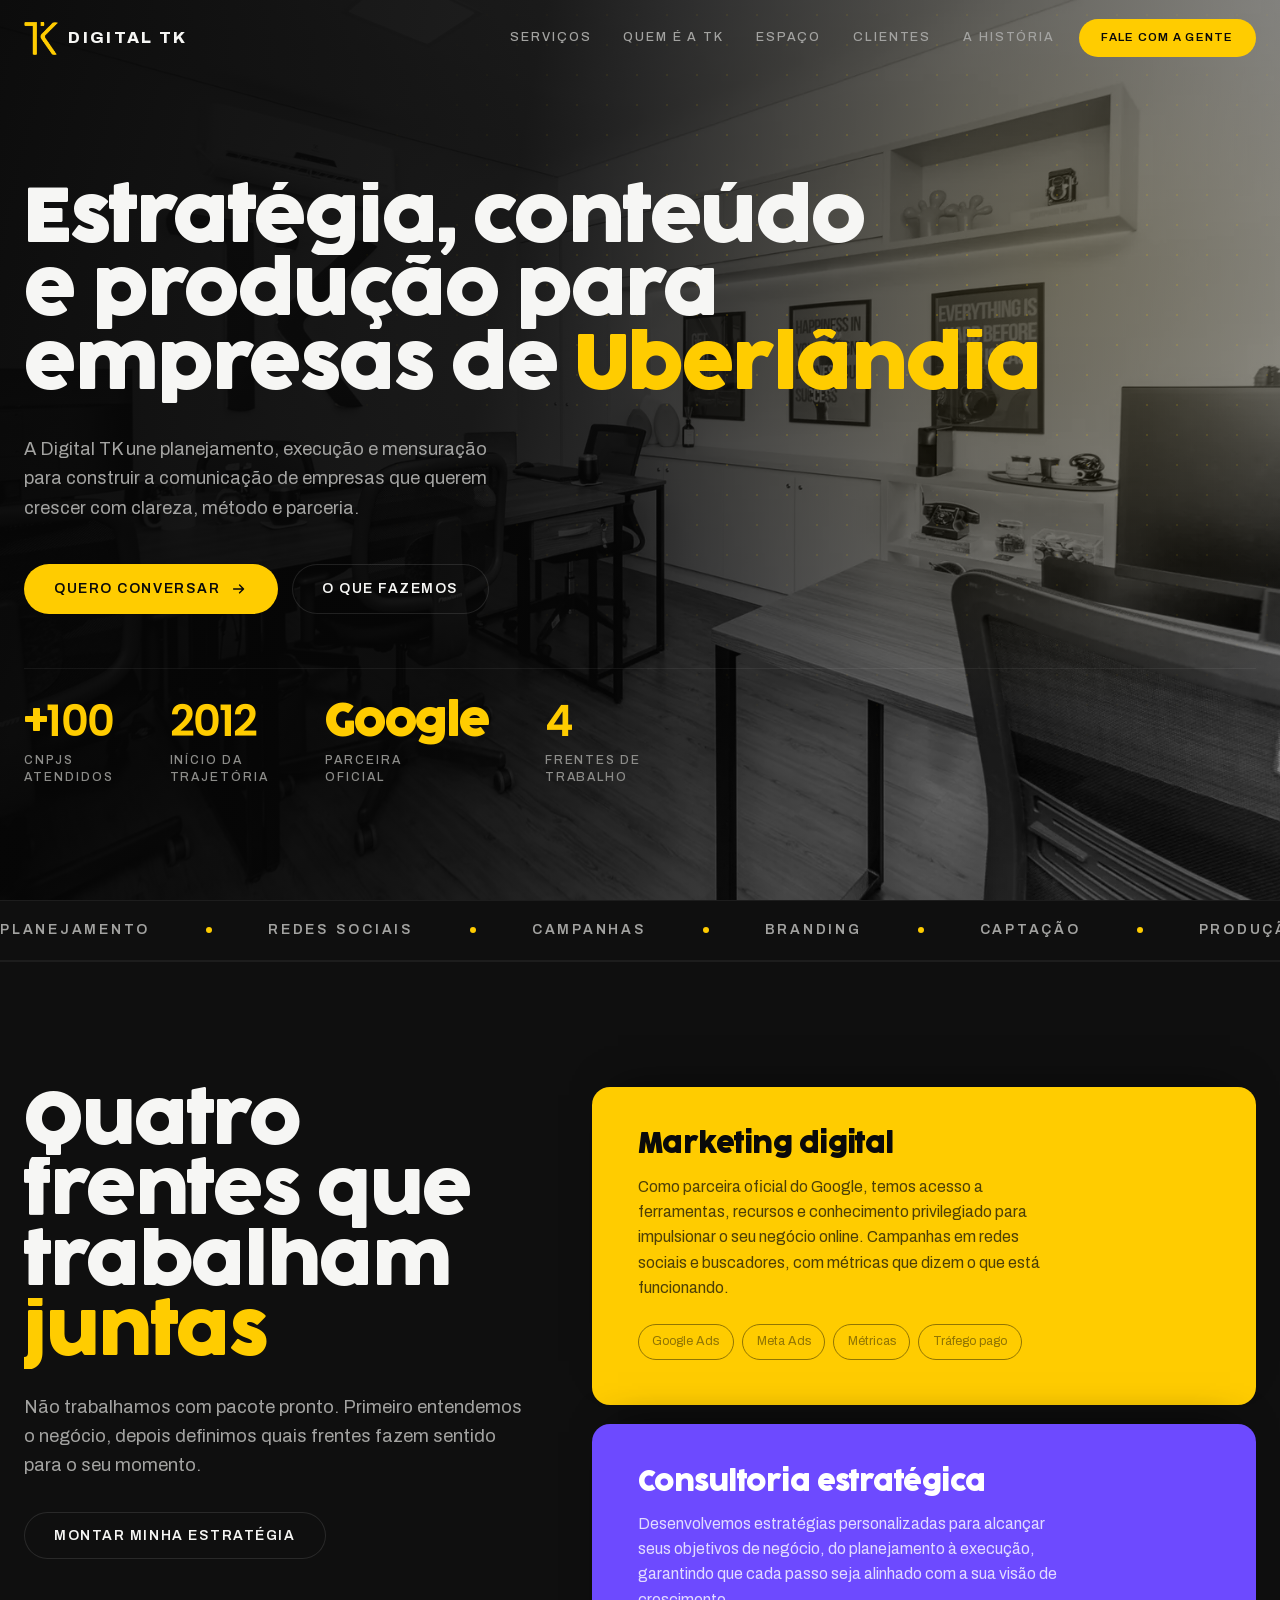
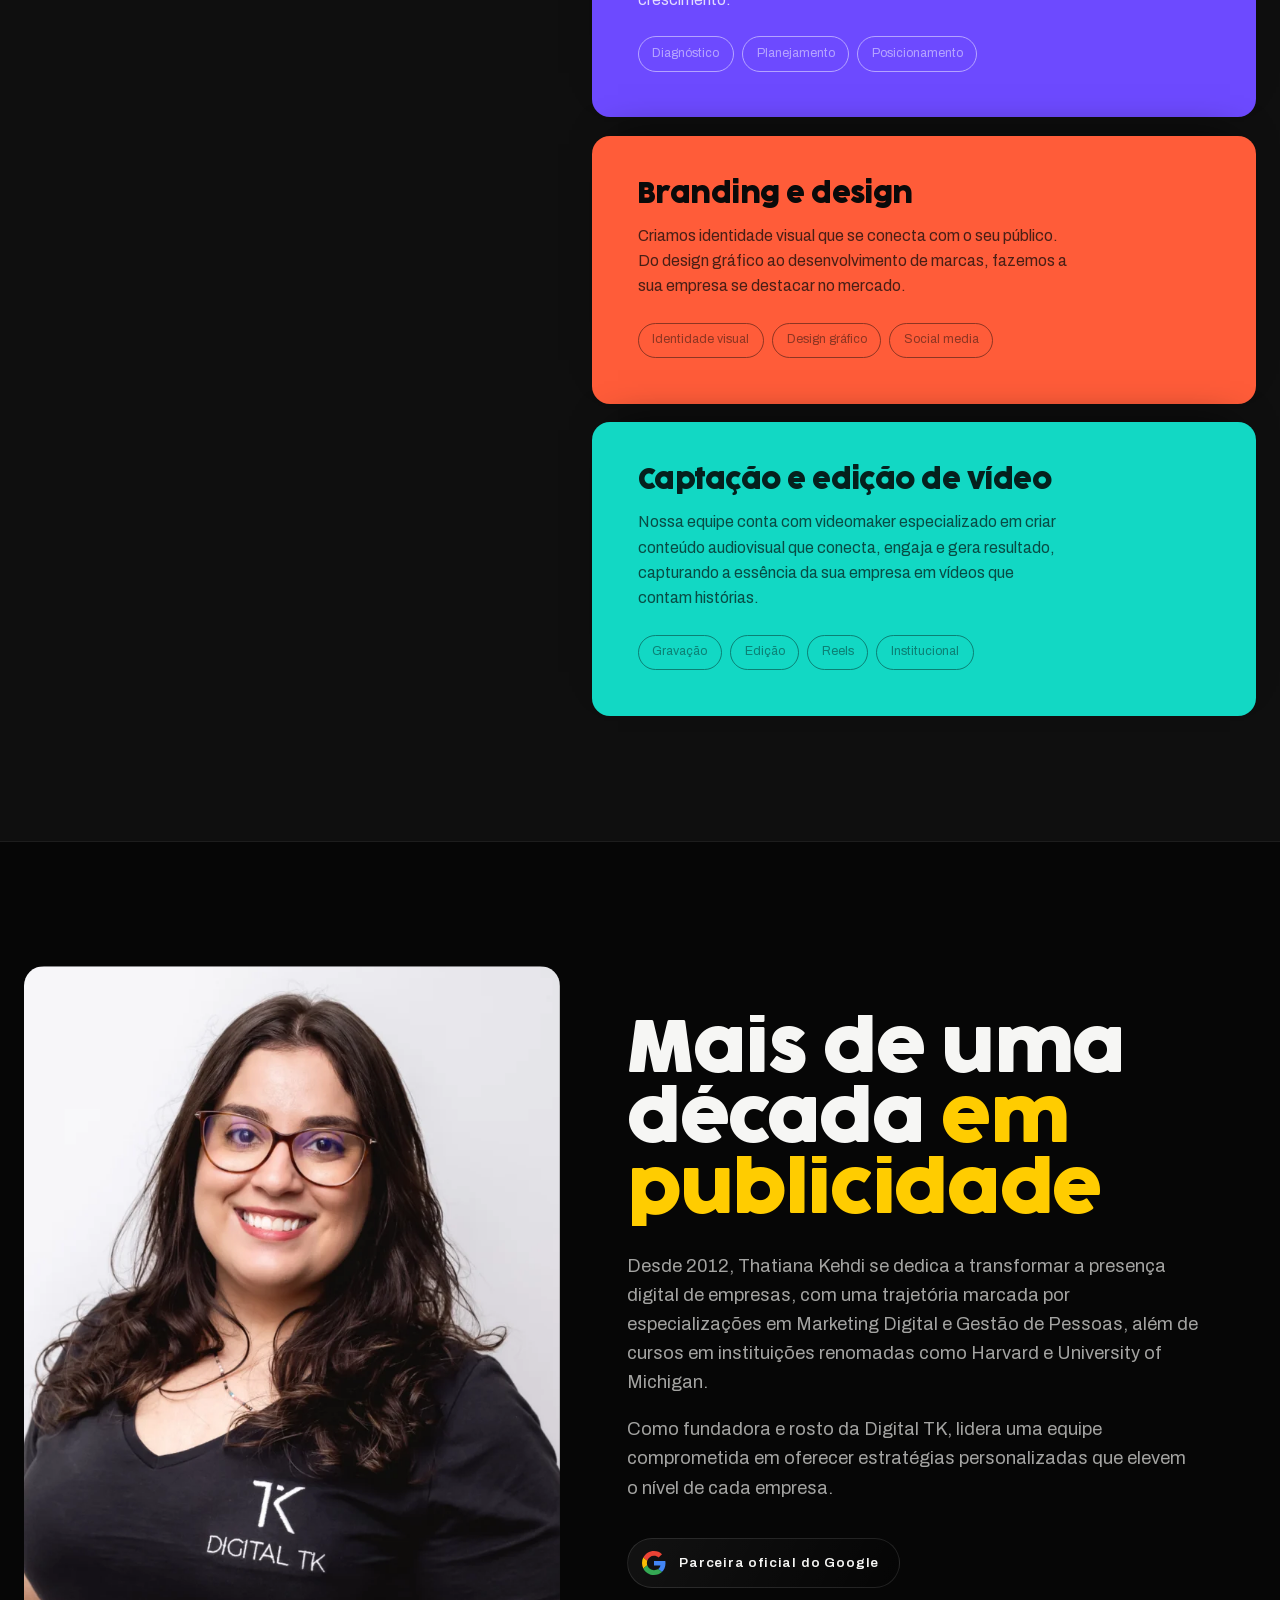
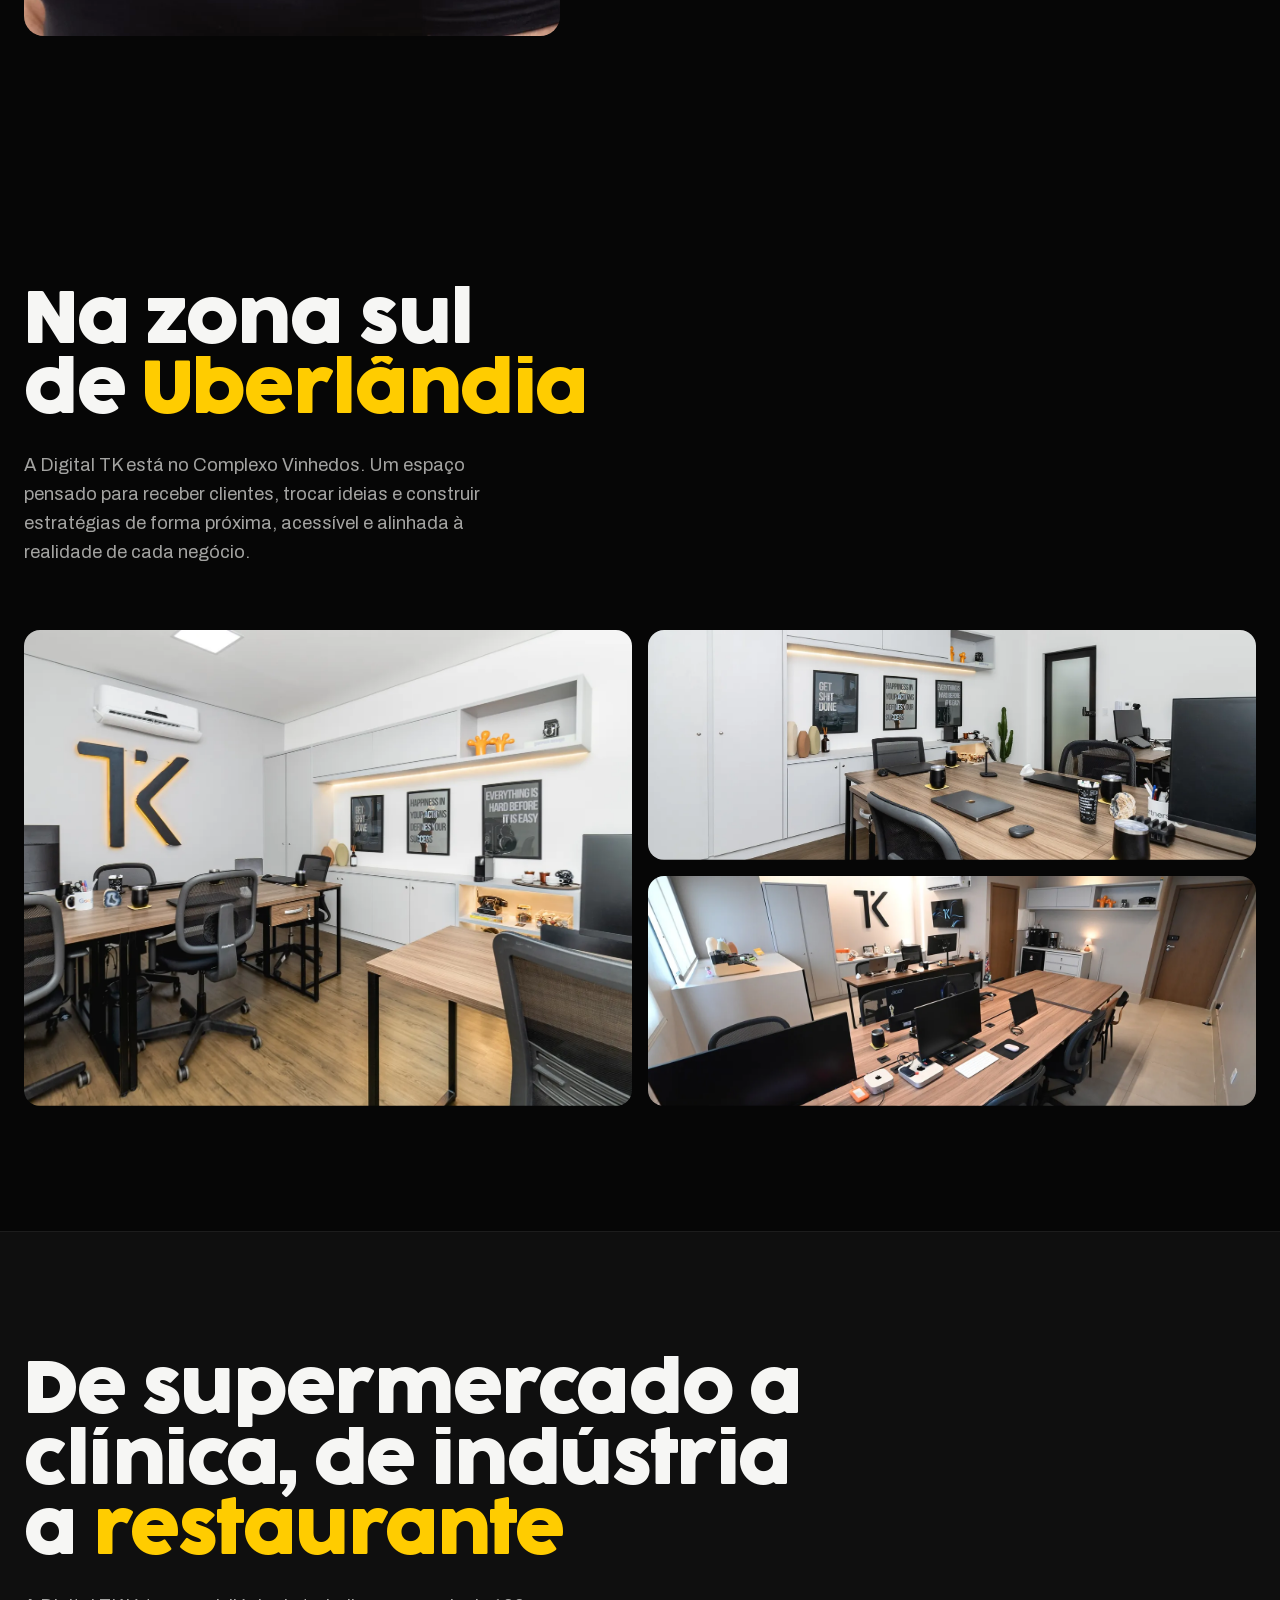
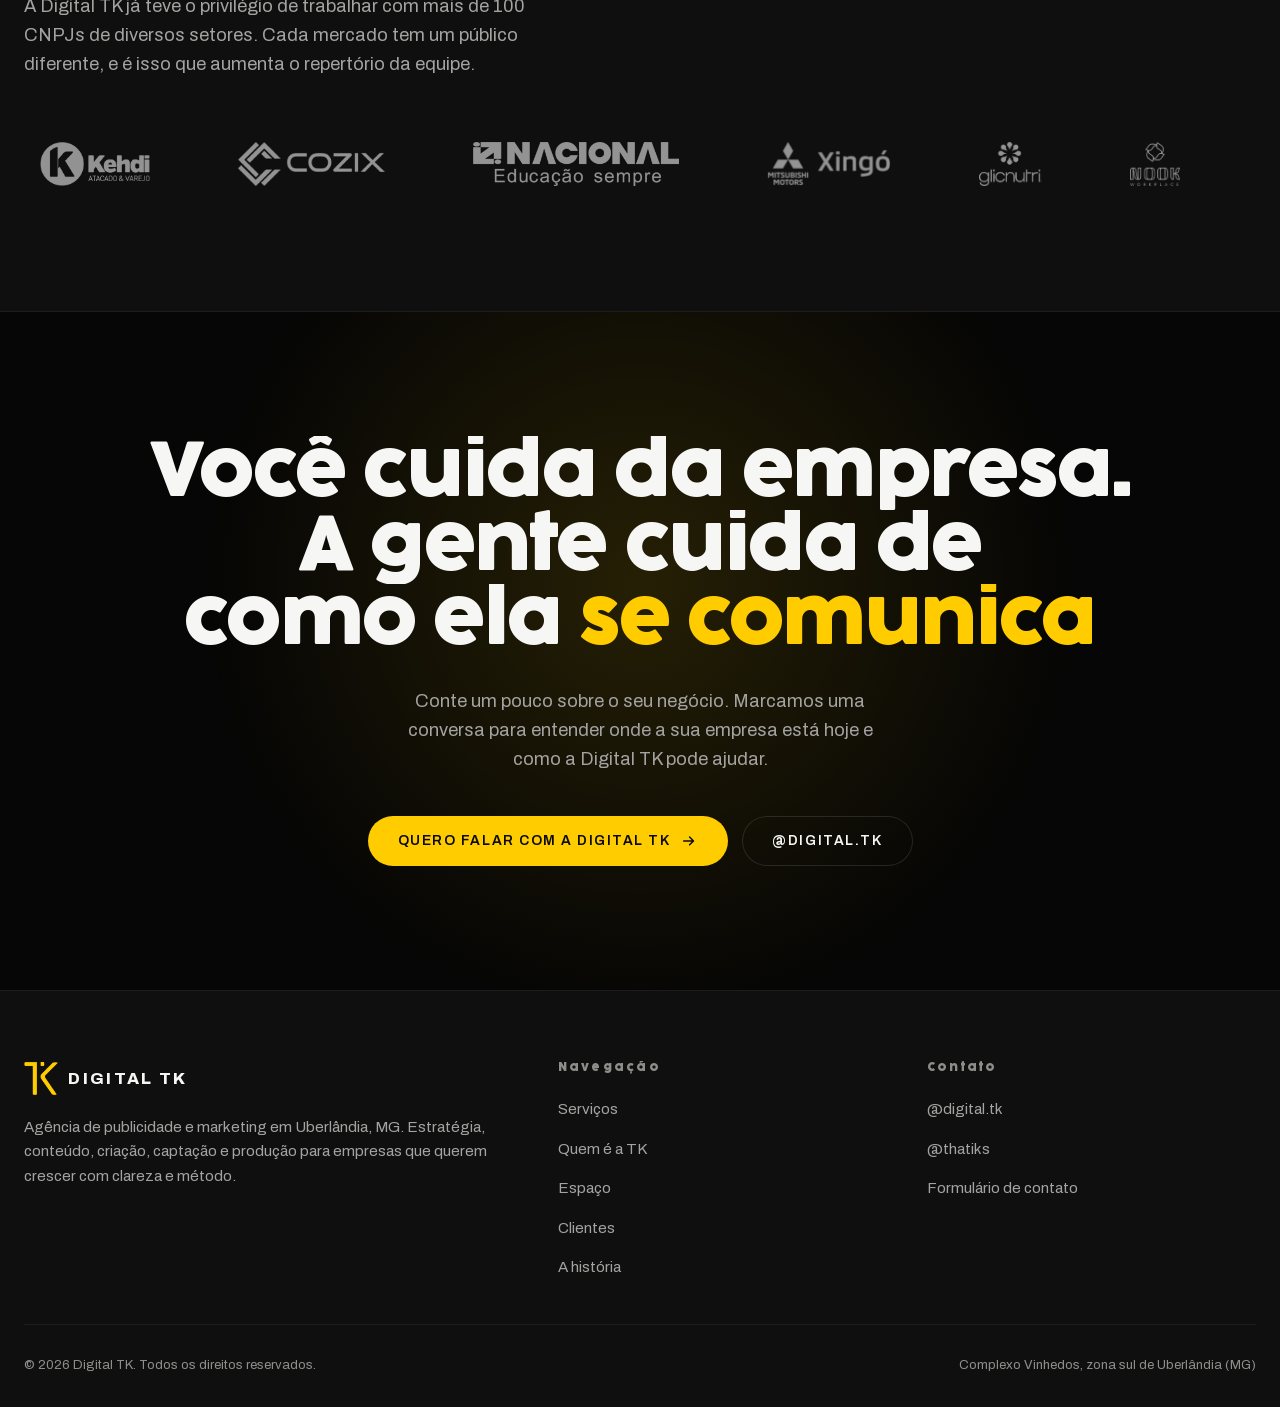
==== commit afc992f9: "fix: trial typeface has no digits, plus mobile touch targets Co-Authored-By: Claude Opus 5 <noreply@" ====
--- a/index.html
+++ b/index.html
@@ -17,6 +17,7 @@
 
 <link rel="icon" href="assets/logos/tk-mono.svg" type="image/svg+xml">
 <link rel="preload" href="assets/fonts/cocogoose-bold.woff2" as="font" type="font/woff2" crossorigin>
+<link rel="preload" href="assets/fonts/poppins-numeros.woff2" as="font" type="font/woff2" crossorigin>
 <link rel="preload" href="assets/fonts/archivo-400-latin.woff2" as="font" type="font/woff2" crossorigin>
 <link rel="preload" as="image" href="assets/img/office1.webp"
       imagesrcset="assets/img/office1-sm.webp 960w, assets/img/office1.webp 1600w"
--- a/assets/css/site.css
+++ b/assets/css/site.css
@@ -1,4 +1,4 @@
-@font-face{font-family:'Cocogoose';font-style:normal;font-weight:700;font-display:swap;src:url(../fonts/cocogoose-bold.woff2) format('woff2')}@font-face{font-family:'Archivo';font-style:normal;font-weight:400;font-stretch:100%;font-display:swap;src:url(../fonts/archivo-400-latin.woff2) format('woff2');unicode-range:U+0000-00FF,U+0131,U+0152-0153,U+02BB-02BC,U+02C6,U+02DA,U+02DC,U+0304,U+0308,U+0329,U+2000-206F,U+20AC,U+2122,U+2191,U+2193,U+2212,U+2215,U+FEFF,U+FFFD}@font-face{font-family:'Archivo';font-style:normal;font-weight:500;font-stretch:100%;font-display:swap;src:url(../fonts/archivo-400-latin.woff2) format('woff2');unicode-range:U+0000-00FF,U+0131,U+0152-0153,U+02BB-02BC,U+02C6,U+02DA,U+02DC,U+0304,U+0308,U+0329,U+2000-206F,U+20AC,U+2122,U+2191,U+2193,U+2212,U+2215,U+FEFF,U+FFFD}@font-face{font-family:'Archivo';font-style:normal;font-weight:600;font-stretch:100%;font-display:swap;src:url(../fonts/archivo-400-latin.woff2) format('woff2');unicode-range:U+0000-00FF,U+0131,U+0152-0153,U+02BB-02BC,U+02C6,U+02DA,U+02DC,U+0304,U+0308,U+0329,U+2000-206F,U+20AC,U+2122,U+2191,U+2193,U+2212,U+2215,U+FEFF,U+FFFD}@font-face{font-family:'Archivo';font-style:normal;font-weight:800;font-stretch:100%;font-display:swap;src:url(../fonts/archivo-400-latin.woff2) format('woff2');unicode-range:U+0000-00FF,U+0131,U+0152-0153,U+02BB-02BC,U+02C6,U+02DA,U+02DC,U+0304,U+0308,U+0329,U+2000-206F,U+20AC,U+2122,U+2191,U+2193,U+2212,U+2215,U+FEFF,U+FFFD}@font-face{font-family:'Archivo';font-style:normal;font-weight:900;font-stretch:100%;font-display:swap;src:url(../fonts/archivo-400-latin.woff2) format('woff2');unicode-range:U+0000-00FF,U+0131,U+0152-0153,U+02BB-02BC,U+02C6,U+02DA,U+02DC,U+0304,U+0308,U+0329,U+2000-206F,U+20AC,U+2122,U+2191,U+2193,U+2212,U+2215,U+FEFF,U+FFFD}:root{--amarelo:#ffcc00;--amarelo-2:#ffde59;--amarelo-3:#e6b800;--preto:#060606;--carvao:#0f0f0f;--carvao-2:#161616;--linha:rgba(255,255,255,0.11);--linha-2:rgba(255,255,255,0.06);--branco:#f6f6f4;--cinza:#a3a3a1;--cinza-2:#8d8d8a;--sans:"Archivo",-apple-system,BlinkMacSystemFont,"Segoe UI",sans-serif;--titulo:"Cocogoose","Archivo",sans-serif;--w:min(1280px,100% - 3rem);--curva:cubic-bezier(0.22,1,0.36,1);--alt-topo:76px}*,*::before,*::after{box-sizing:border-box}html{-webkit-text-size-adjust:100%}body{margin:0;background:var(--preto);color:var(--branco);font-family:var(--sans);font-size:clamp(1rem,0.96rem + 0.18vw,1.08rem);line-height:1.6;-webkit-font-smoothing:antialiased;overflow-x:hidden}img,svg,video{display:block;max-width:100%}a{color:inherit}p{margin:0}[hidden]{display:none !important}.env{width:var(--w);margin-inline:auto}.oculto{position:absolute;width:1px;height:1px;overflow:hidden;clip-path:inset(50%);white-space:nowrap}:focus-visible{outline:2.5px solid var(--amarelo);outline-offset:3px;border-radius:3px}h1,h2,h3{margin:0;font-family:var(--titulo);font-weight:700;line-height:1.02;letter-spacing:-0.02em;text-wrap:balance}.amarelo{color:var(--amarelo)}.apagado{color:var(--cinza)}.titulo-xl{font-size:clamp(2.3rem,1.25rem + 4.1vw,4.6rem)}.titulo-g{font-size:clamp(2.1rem,1.2rem + 3.9vw,4.4rem)}.titulo-m{font-size:clamp(1.5rem,1.1rem + 1.6vw,2.2rem)}:root{--chevron:url("data:image/svg+xml,%3Csvg xmlns='http://www.w3.org/2000/svg' viewBox='0 0 24 12'%3E%3Cpath d='M1 1l5 5-5 5M9 1l5 5-5 5M17 1l5 5-5 5' fill='none' stroke='%23000' stroke-width='2.2' stroke-linecap='round' stroke-linejoin='round'/%3E%3C/svg%3E")}.texto{color:var(--cinza);font-size:clamp(1rem,0.96rem + 0.25vw,1.14rem);max-width:46ch}.btn{--fundo:var(--amarelo);--cor:#0a0a0a;position:relative;display:inline-flex;align-items:center;justify-content:center;gap:0.7rem;padding:1.05rem 1.9rem;background:var(--fundo);color:var(--cor);border:0;border-radius:999px;font:600 0.86rem/1 var(--sans);letter-spacing:0.11em;text-transform:uppercase;text-decoration:none;cursor:pointer;overflow:hidden;isolation:isolate;transition:color 0.35s var(--curva),transform 0.5s var(--curva),box-shadow 0.4s var(--curva)}.btn::before{content:"";position:absolute;inset:0;z-index:-1;background:var(--branco);transform:translateY(101%);transition:transform 0.5s var(--curva)}.btn:hover::before{transform:translateY(0)}.btn:hover{box-shadow:0 14px 40px -16px rgba(255,204,0,0.5)}.btn svg{width:1.15em;height:1.15em;flex:none;transition:transform 0.45s var(--curva)}.btn:hover svg{transform:translateX(4px)}.btn--vazado{--fundo:transparent;--cor:var(--branco);box-shadow:inset 0 0 0 1px var(--linha)}.btn--vazado::before{background:var(--amarelo)}.btn--vazado:hover{--cor:#0a0a0a;box-shadow:inset 0 0 0 1px var(--amarelo),0 14px 40px -16px rgba(255,204,0,0.45)}.topo{position:fixed;top:0;left:0;right:0;z-index:80;transition:background-color 0.4s,backdrop-filter 0.4s,border-color 0.4s;border-bottom:1px solid transparent}.topo.fixo{background:rgba(6,6,6,0.8);backdrop-filter:blur(16px);border-bottom-color:var(--linha-2)}.topo__grade{display:flex;align-items:center;gap:1.5rem;min-height:var(--alt-topo)}.marca{display:flex;align-items:center;gap:0.65rem;text-decoration:none;flex:none}.marca__sinal{width:34px;height:34px;flex:none;background:var(--amarelo);-webkit-mask:url("../logos/tk-sinal.webp") center / contain no-repeat;mask:url("../logos/tk-sinal.webp") center / contain no-repeat;transition:background-color 0.35s}.marca:hover .marca__sinal{background:var(--branco)}.marca__nome{font-weight:800;font-size:1.02rem;letter-spacing:0.14em;text-transform:uppercase}.nav{display:flex;gap:2rem;margin-left:auto}.nav a{position:relative;font-size:0.78rem;font-weight:500;letter-spacing:0.15em;text-transform:uppercase;text-decoration:none;color:var(--cinza);padding-block:0.4rem;transition:color 0.3s}.nav a::after{content:"";position:absolute;left:0;bottom:0;width:100%;height:1px;background:var(--amarelo);transform:scaleX(0);transform-origin:right;transition:transform 0.45s var(--curva)}.nav a:hover{color:var(--branco)}.nav a:hover::after{transform:scaleX(1);transform-origin:left}.topo__btn{flex:none}.topo__btn .btn{padding:0.82rem 1.4rem;font-size:0.72rem}.menu-btn{display:none;margin-left:auto;width:44px;height:44px;border:0;background:none;color:var(--branco);cursor:pointer;padding:0}.menu-btn span{display:block;width:24px;height:1.6px;margin:5.5px auto;background:currentColor;transition:transform 0.4s var(--curva),opacity 0.25s}.menu-btn[aria-expanded="true"] span:nth-child(1){transform:translateY(7.1px) rotate(45deg)}.menu-btn[aria-expanded="true"] span:nth-child(2){opacity:0}.menu-btn[aria-expanded="true"] span:nth-child(3){transform:translateY(-7.1px) rotate(-45deg)}.progresso{position:fixed;top:0;left:0;height:2px;width:100%;transform-origin:left;transform:scaleX(0);background:var(--amarelo);z-index:90;will-change:transform}.secao{position:relative;padding-block:clamp(4.5rem,3rem + 6vw,9rem)}section[id]{scroll-margin-top:calc(var(--alt-topo) + 1rem)}.cabeca{max-width:58rem;margin-bottom:clamp(2.5rem,1.5rem + 3vw,4.5rem)}.cabeca .texto{margin-top:1.5rem}.marquise{--vao:3.5rem;overflow:hidden;border-block:1px solid var(--linha-2);padding-block:1.15rem;background:var(--carvao)}.marquise__trilho{display:flex;align-items:center;gap:var(--vao);width:max-content;animation:correr var(--duracao,40s) linear infinite}.marquise:hover .marquise__trilho{animation-play-state:paused}@keyframes correr{to{transform:translateX(calc(-50% - var(--vao) / 2))}}.marquise__item{display:flex;align-items:center;gap:var(--vao);font-size:0.86rem;font-weight:600;letter-spacing:0.2em;text-transform:uppercase;color:var(--cinza);white-space:nowrap;flex:none}.marquise__item::after{content:"";width:6px;height:6px;border-radius:50%;background:var(--amarelo);flex:none}.linha{display:block;overflow:hidden}.linha>span{display:block;transform:translateY(105%);transition:transform 1s var(--curva);transition-delay:var(--atraso,0s)}.dentro .linha>span,.linha.dentro>span{transform:translateY(0)}.sobe{opacity:0;transform:translateY(26px);transition:opacity 0.9s var(--curva),transform 0.9s var(--curva);transition-delay:var(--atraso,0s)}.sobe.dentro{opacity:1;transform:none}.revela{position:relative;overflow:hidden}.revela img{width:100%;height:100%;object-fit:cover;clip-path:inset(0 0 100% 0);transform:scale(1.14);transition:clip-path 1.25s var(--curva),transform 1.5s var(--curva);transition-delay:var(--atraso,0s)}.revela.dentro img{clip-path:inset(0 0 0 0);transform:scale(1)}.rodape{border-top:1px solid var(--linha-2);padding-block:clamp(3rem,2rem + 3vw,5rem) 2rem;background:var(--carvao)}.rodape__grade{display:grid;grid-template-columns:1.5fr 1fr 1fr;gap:2.5rem;padding-bottom:2.5rem;border-bottom:1px solid var(--linha-2)}.rodape__sobre{margin-top:1.2rem;color:var(--cinza);font-size:0.95rem;max-width:32rem}.rodape h3{font-size:0.7rem;font-weight:600;letter-spacing:0.2em;color:var(--cinza-2);margin-bottom:1.2rem}.rodape ul{list-style:none;margin:0;padding:0;display:grid;gap:0.75rem}.rodape li a{text-decoration:none;color:var(--cinza);font-size:0.95rem;transition:color 0.3s}.rodape li a:hover{color:var(--amarelo)}.rodape__fim{display:flex;flex-wrap:wrap;gap:0.8rem 1.5rem;justify-content:space-between;padding-top:1.8rem;font-size:0.82rem;color:var(--cinza-2)}@media (max-width:900px){.nav,.topo__btn{display:none}.menu-btn{display:block}.topo.aberto .nav{display:flex;position:absolute;top:100%;left:0;right:0;flex-direction:column;gap:0;background:var(--carvao);border-bottom:1px solid var(--linha);padding:0.5rem 1.5rem 1.4rem}.topo.aberto .nav a{padding:0.95rem 0;border-bottom:1px solid var(--linha-2);font-size:0.88rem}.rodape__grade{grid-template-columns:1fr 1fr;gap:2rem 1.5rem}.rodape__grade>div:first-child{grid-column:1 / -1}}@media (max-width:620px){:root{--w:min(1280px,100% - 2.2rem)}}@media (prefers-reduced-motion:reduce){*,*::before,*::after{animation-duration:0.01ms !important;animation-iteration-count:1 !important;transition-duration:0.01ms !important}.linha>span,.sobe{transform:none;opacity:1}.revela img{clip-path:none;transform:none}}.hero{position:relative;min-height:100svh;display:flex;align-items:center;padding-block:calc(var(--alt-topo) + 3rem) 3.5rem;overflow:hidden;isolation:isolate}.hero__foto{position:absolute;inset:0;z-index:-3}.hero__foto img{width:100%;height:100%;object-fit:cover;object-position:50% 42%;filter:grayscale(1) contrast(1.05)}.hero__veu{position:absolute;inset:0;z-index:-2;background:linear-gradient(
+@font-face{font-family:'Cocogoose';font-style:normal;font-weight:700;font-display:swap;src:url(../fonts/cocogoose-bold.woff2) format('woff2');unicode-range:U+0020-002F,U+003A-00FF,U+0131,U+0152-0153,U+2000-206F,U+20AC,U+2122,U+2018-201D,U+2026}@font-face{font-family:'Poppins';font-style:normal;font-weight:600;font-display:swap;src:url(../fonts/poppins-numeros.woff2) format('woff2');unicode-range:U+0025,U+002B-002E,U+0030-0039}@font-face{font-family:'Archivo';font-style:normal;font-weight:400;font-stretch:100%;font-display:swap;src:url(../fonts/archivo-400-latin.woff2) format('woff2');unicode-range:U+0000-00FF,U+0131,U+0152-0153,U+02BB-02BC,U+02C6,U+02DA,U+02DC,U+0304,U+0308,U+0329,U+2000-206F,U+20AC,U+2122,U+2191,U+2193,U+2212,U+2215,U+FEFF,U+FFFD}@font-face{font-family:'Archivo';font-style:normal;font-weight:500;font-stretch:100%;font-display:swap;src:url(../fonts/archivo-400-latin.woff2) format('woff2');unicode-range:U+0000-00FF,U+0131,U+0152-0153,U+02BB-02BC,U+02C6,U+02DA,U+02DC,U+0304,U+0308,U+0329,U+2000-206F,U+20AC,U+2122,U+2191,U+2193,U+2212,U+2215,U+FEFF,U+FFFD}@font-face{font-family:'Archivo';font-style:normal;font-weight:600;font-stretch:100%;font-display:swap;src:url(../fonts/archivo-400-latin.woff2) format('woff2');unicode-range:U+0000-00FF,U+0131,U+0152-0153,U+02BB-02BC,U+02C6,U+02DA,U+02DC,U+0304,U+0308,U+0329,U+2000-206F,U+20AC,U+2122,U+2191,U+2193,U+2212,U+2215,U+FEFF,U+FFFD}@font-face{font-family:'Archivo';font-style:normal;font-weight:800;font-stretch:100%;font-display:swap;src:url(../fonts/archivo-400-latin.woff2) format('woff2');unicode-range:U+0000-00FF,U+0131,U+0152-0153,U+02BB-02BC,U+02C6,U+02DA,U+02DC,U+0304,U+0308,U+0329,U+2000-206F,U+20AC,U+2122,U+2191,U+2193,U+2212,U+2215,U+FEFF,U+FFFD}@font-face{font-family:'Archivo';font-style:normal;font-weight:900;font-stretch:100%;font-display:swap;src:url(../fonts/archivo-400-latin.woff2) format('woff2');unicode-range:U+0000-00FF,U+0131,U+0152-0153,U+02BB-02BC,U+02C6,U+02DA,U+02DC,U+0304,U+0308,U+0329,U+2000-206F,U+20AC,U+2122,U+2191,U+2193,U+2212,U+2215,U+FEFF,U+FFFD}:root{--amarelo:#ffcc00;--amarelo-2:#ffde59;--amarelo-3:#e6b800;--preto:#060606;--carvao:#0f0f0f;--carvao-2:#161616;--linha:rgba(255,255,255,0.11);--linha-2:rgba(255,255,255,0.06);--branco:#f6f6f4;--cinza:#a3a3a1;--cinza-2:#8d8d8a;--sans:"Archivo",-apple-system,BlinkMacSystemFont,"Segoe UI",sans-serif;--titulo:"Cocogoose","Poppins","Archivo",sans-serif;--w:min(1280px,100% - 3rem);--curva:cubic-bezier(0.22,1,0.36,1);--alt-topo:76px}*,*::before,*::after{box-sizing:border-box}html{-webkit-text-size-adjust:100%}body{margin:0;background:var(--preto);color:var(--branco);font-family:var(--sans);font-size:clamp(1rem,0.96rem + 0.18vw,1.08rem);line-height:1.6;-webkit-font-smoothing:antialiased;overflow-x:hidden}img,svg,video{display:block;max-width:100%}a{color:inherit}p{margin:0}[hidden]{display:none !important}.env{width:var(--w);margin-inline:auto}.oculto{position:absolute;width:1px;height:1px;overflow:hidden;clip-path:inset(50%);white-space:nowrap}.oculto:focus-visible{position:fixed;top:0.7rem;left:0.7rem;z-index:200;width:auto;height:auto;padding:0.8rem 1.2rem;clip-path:none;border-radius:999px;background:var(--amarelo);color:#0a0a0a;font-weight:600;text-decoration:none}:focus-visible{outline:2.5px solid var(--amarelo);outline-offset:3px;border-radius:3px}h1,h2,h3{margin:0;font-family:var(--titulo);font-weight:700;line-height:1.02;letter-spacing:-0.02em;text-wrap:balance}.amarelo{color:var(--amarelo)}.apagado{color:var(--cinza)}.titulo-xl{font-size:clamp(2.3rem,1.25rem + 4.1vw,4.6rem)}.titulo-g{font-size:clamp(2.1rem,1.2rem + 3.9vw,4.4rem)}.titulo-m{font-size:clamp(1.5rem,1.1rem + 1.6vw,2.2rem)}:root{--chevron:url("data:image/svg+xml,%3Csvg xmlns='http://www.w3.org/2000/svg' viewBox='0 0 24 12'%3E%3Cpath d='M1 1l5 5-5 5M9 1l5 5-5 5M17 1l5 5-5 5' fill='none' stroke='%23000' stroke-width='2.2' stroke-linecap='round' stroke-linejoin='round'/%3E%3C/svg%3E")}.texto{color:var(--cinza);font-size:clamp(1rem,0.96rem + 0.25vw,1.14rem);max-width:46ch}.btn{--fundo:var(--amarelo);--cor:#0a0a0a;position:relative;display:inline-flex;align-items:center;justify-content:center;gap:0.7rem;padding:1.05rem 1.9rem;background:var(--fundo);color:var(--cor);border:0;border-radius:999px;font:600 0.86rem/1 var(--sans);letter-spacing:0.11em;text-transform:uppercase;text-decoration:none;cursor:pointer;overflow:hidden;isolation:isolate;transition:color 0.35s var(--curva),transform 0.5s var(--curva),box-shadow 0.4s var(--curva)}.btn::before{content:"";position:absolute;inset:0;z-index:-1;background:var(--branco);transform:translateY(101%);transition:transform 0.5s var(--curva)}.btn:hover::before{transform:translateY(0)}.btn:hover{box-shadow:0 14px 40px -16px rgba(255,204,0,0.5)}.btn svg{width:1.15em;height:1.15em;flex:none;transition:transform 0.45s var(--curva)}.btn:hover svg{transform:translateX(4px)}.btn--vazado{--fundo:transparent;--cor:var(--branco);box-shadow:inset 0 0 0 1px var(--linha)}.btn--vazado::before{background:var(--amarelo)}.btn--vazado:hover{--cor:#0a0a0a;box-shadow:inset 0 0 0 1px var(--amarelo),0 14px 40px -16px rgba(255,204,0,0.45)}.topo{position:fixed;top:0;left:0;right:0;z-index:80;transition:background-color 0.4s,backdrop-filter 0.4s,border-color 0.4s;border-bottom:1px solid transparent}.topo.fixo{background:rgba(6,6,6,0.8);backdrop-filter:blur(16px);border-bottom-color:var(--linha-2)}.topo__grade{display:flex;align-items:center;gap:1.5rem;min-height:var(--alt-topo)}.marca{display:flex;align-items:center;gap:0.65rem;text-decoration:none;flex:none}.marca__sinal{width:34px;height:34px;flex:none;background:var(--amarelo);-webkit-mask:url("../logos/tk-sinal.webp") center / contain no-repeat;mask:url("../logos/tk-sinal.webp") center / contain no-repeat;transition:background-color 0.35s}.marca:hover .marca__sinal{background:var(--branco)}.marca__nome{font-weight:800;font-size:1.02rem;letter-spacing:0.14em;text-transform:uppercase}.nav{display:flex;gap:2rem;margin-left:auto}.nav a{position:relative;font-size:0.78rem;font-weight:500;letter-spacing:0.15em;text-transform:uppercase;text-decoration:none;color:var(--cinza);padding-block:0.4rem;transition:color 0.3s}.nav a::after{content:"";position:absolute;left:0;bottom:0;width:100%;height:1px;background:var(--amarelo);transform:scaleX(0);transform-origin:right;transition:transform 0.45s var(--curva)}.nav a:hover{color:var(--branco)}.nav a:hover::after{transform:scaleX(1);transform-origin:left}.topo__btn{flex:none}.topo__btn .btn{padding:0.82rem 1.4rem;font-size:0.72rem}.menu-btn{display:none;margin-left:auto;width:44px;height:44px;border:0;background:none;color:var(--branco);cursor:pointer;padding:0}.menu-btn span{display:block;width:24px;height:1.6px;margin:5.5px auto;background:currentColor;transition:transform 0.4s var(--curva),opacity 0.25s}.menu-btn[aria-expanded="true"] span:nth-child(1){transform:translateY(7.1px) rotate(45deg)}.menu-btn[aria-expanded="true"] span:nth-child(2){opacity:0}.menu-btn[aria-expanded="true"] span:nth-child(3){transform:translateY(-7.1px) rotate(-45deg)}.progresso{position:fixed;top:0;left:0;height:2px;width:100%;transform-origin:left;transform:scaleX(0);background:var(--amarelo);z-index:90;will-change:transform}.secao{position:relative;padding-block:clamp(4.5rem,3rem + 6vw,9rem)}section[id]{scroll-margin-top:calc(var(--alt-topo) + 1rem)}.cabeca{max-width:58rem;margin-bottom:clamp(2.5rem,1.5rem + 3vw,4.5rem)}.cabeca .texto{margin-top:1.5rem}.marquise{--vao:3.5rem;overflow:hidden;border-block:1px solid var(--linha-2);padding-block:1.15rem;background:var(--carvao)}.marquise__trilho{display:flex;align-items:center;gap:var(--vao);width:max-content;animation:correr var(--duracao,40s) linear infinite}.marquise:hover .marquise__trilho{animation-play-state:paused}@keyframes correr{to{transform:translateX(calc(-50% - var(--vao) / 2))}}.marquise__item{display:flex;align-items:center;gap:var(--vao);font-size:0.86rem;font-weight:600;letter-spacing:0.2em;text-transform:uppercase;color:var(--cinza);white-space:nowrap;flex:none}.marquise__item::after{content:"";width:6px;height:6px;border-radius:50%;background:var(--amarelo);flex:none}.linha{display:block;overflow:hidden}.linha>span{display:block;transform:translateY(105%);transition:transform 1s var(--curva);transition-delay:var(--atraso,0s)}.dentro .linha>span,.linha.dentro>span{transform:translateY(0)}.sobe{opacity:0;transform:translateY(26px);transition:opacity 0.9s var(--curva),transform 0.9s var(--curva);transition-delay:var(--atraso,0s)}.sobe.dentro{opacity:1;transform:none}.revela{position:relative;overflow:hidden}.revela img{width:100%;height:100%;object-fit:cover;clip-path:inset(0 0 100% 0);transform:scale(1.14);transition:clip-path 1.25s var(--curva),transform 1.5s var(--curva);transition-delay:var(--atraso,0s)}.revela.dentro img{clip-path:inset(0 0 0 0);transform:scale(1)}.rodape{border-top:1px solid var(--linha-2);padding-block:clamp(3rem,2rem + 3vw,5rem) 2rem;background:var(--carvao)}.rodape__grade{display:grid;grid-template-columns:1.5fr 1fr 1fr;gap:2.5rem;padding-bottom:2.5rem;border-bottom:1px solid var(--linha-2)}.rodape__sobre{margin-top:1.2rem;color:var(--cinza);font-size:0.95rem;max-width:32rem}.rodape h3{font-size:0.7rem;font-weight:600;letter-spacing:0.2em;color:var(--cinza-2);margin-bottom:1.2rem}.rodape ul{list-style:none;margin:0;padding:0;display:grid;gap:0.35rem}.rodape li a{display:inline-block;padding-block:0.3rem;text-decoration:none;color:var(--cinza);font-size:0.95rem;transition:color 0.3s}.rodape li a:hover{color:var(--amarelo)}.rodape__fim{display:flex;flex-wrap:wrap;gap:0.8rem 1.5rem;justify-content:space-between;padding-top:1.8rem;font-size:0.82rem;color:var(--cinza-2)}@media (max-width:900px){.nav,.topo__btn{display:none}.menu-btn{display:block}.topo.aberto .nav{display:flex;position:absolute;top:100%;left:0;right:0;flex-direction:column;gap:0;background:var(--carvao);border-bottom:1px solid var(--linha);padding:0.5rem 1.5rem 1.4rem}.topo.aberto .nav a{padding:0.95rem 0;border-bottom:1px solid var(--linha-2);font-size:0.88rem}.rodape__grade{grid-template-columns:1fr 1fr;gap:2rem 1.5rem}.rodape__grade>div:first-child{grid-column:1 / -1}}@media (max-width:620px){:root{--w:min(1280px,100% - 2.2rem)}}@media (prefers-reduced-motion:reduce){*,*::before,*::after{animation-duration:0.01ms !important;animation-iteration-count:1 !important;transition-duration:0.01ms !important}.linha>span,.sobe{transform:none;opacity:1}.revela img{clip-path:none;transform:none}}.hero{position:relative;min-height:100svh;display:flex;align-items:center;padding-block:calc(var(--alt-topo) + 3rem) 3.5rem;overflow:hidden;isolation:isolate}.hero__foto{position:absolute;inset:0;z-index:-3}.hero__foto img{width:100%;height:100%;object-fit:cover;object-position:50% 42%;filter:grayscale(1) contrast(1.05)}.hero__veu{position:absolute;inset:0;z-index:-2;background:linear-gradient(
 100deg,rgba(6,6,6,0.97) 0%,rgba(6,6,6,0.9) 38%,rgba(6,6,6,0.62) 68%,rgba(6,6,6,0.42) 100%
 ),radial-gradient(
 ellipse 60% 80% at 82% 30%,rgba(255,204,0,0.16),transparent 62%
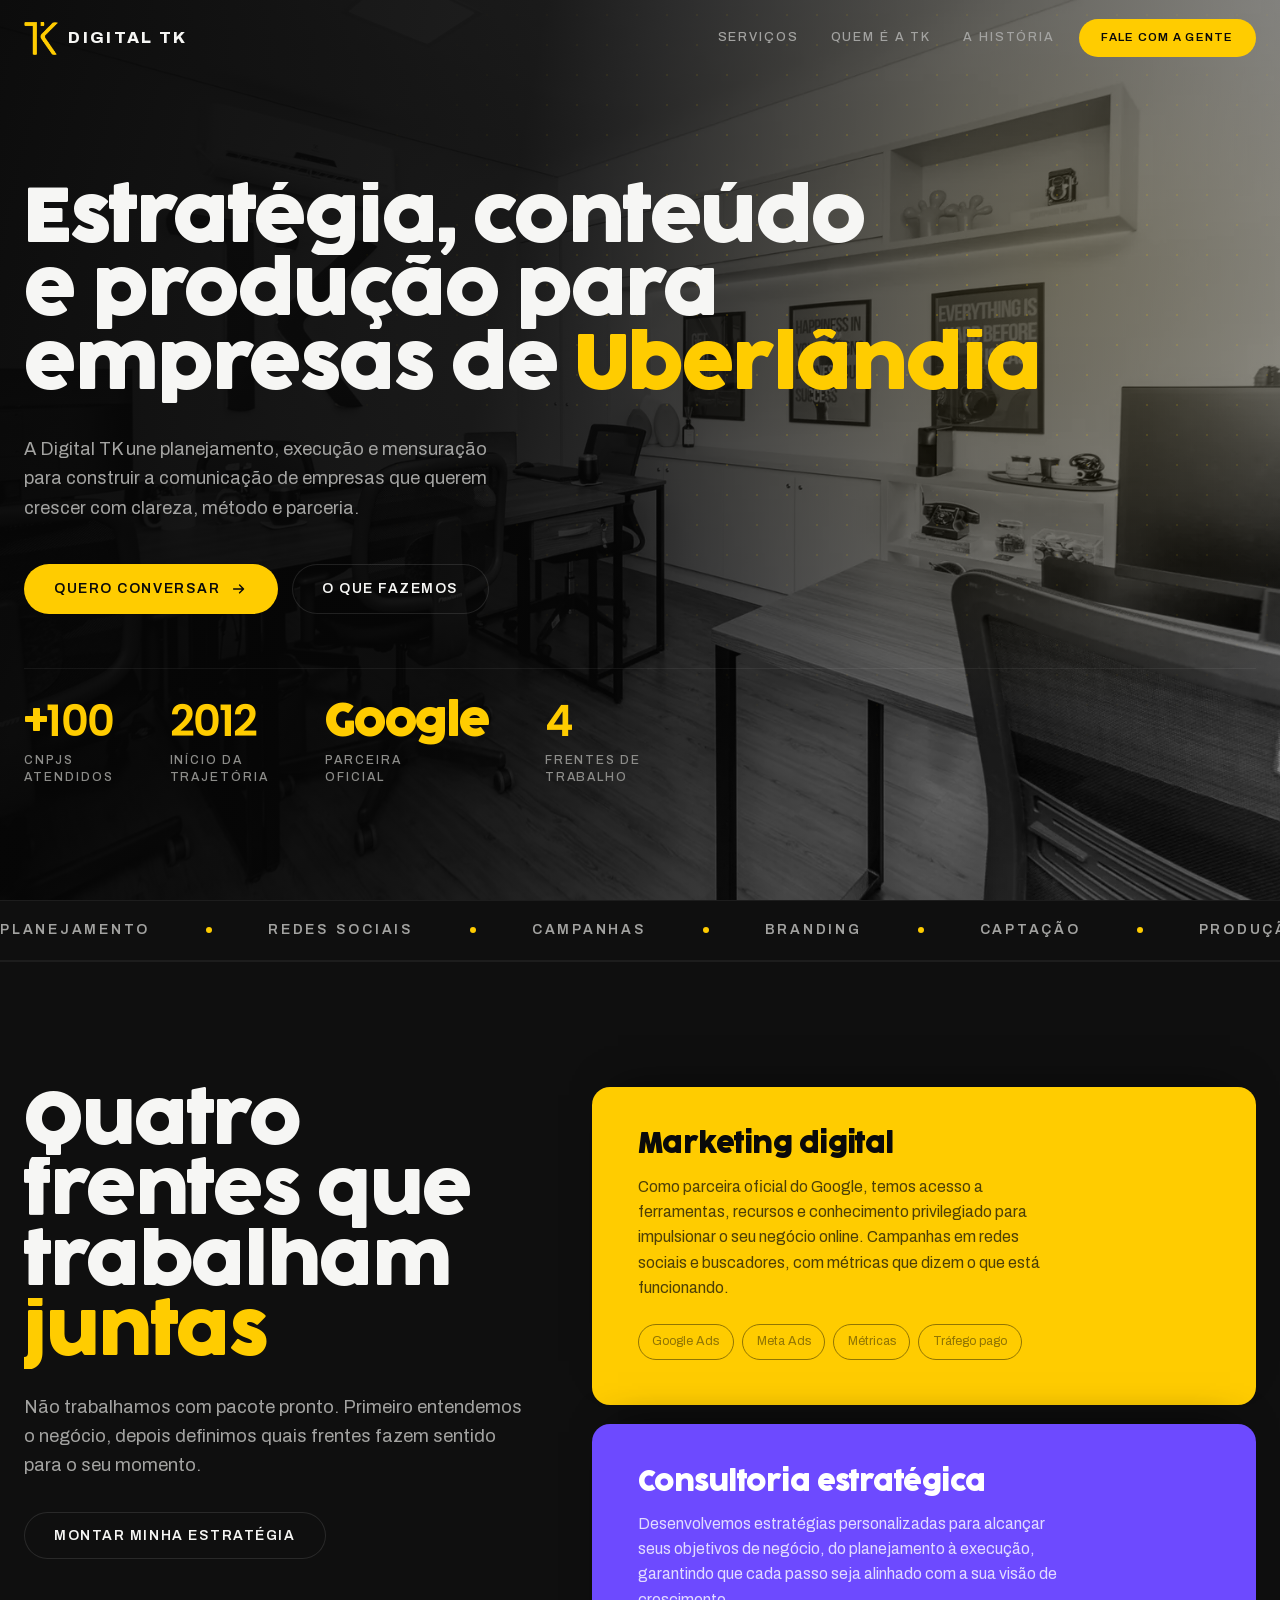
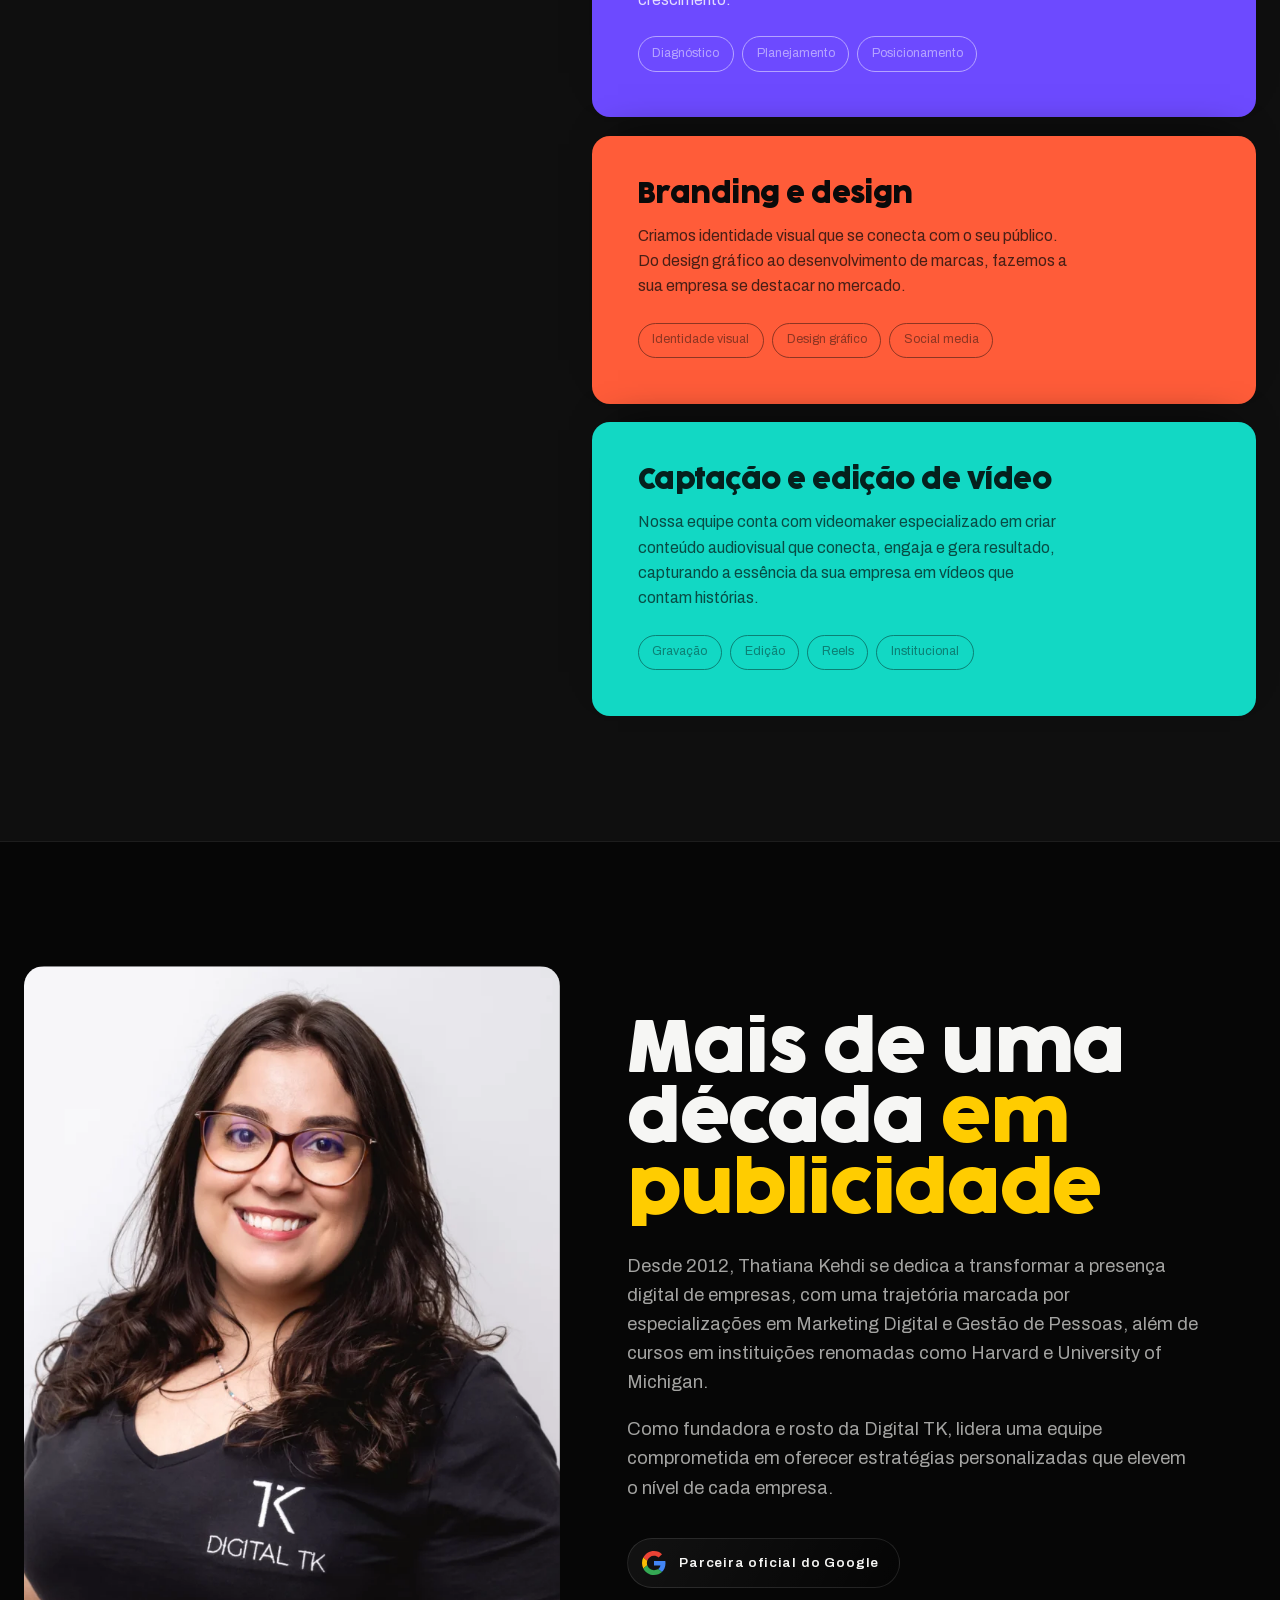
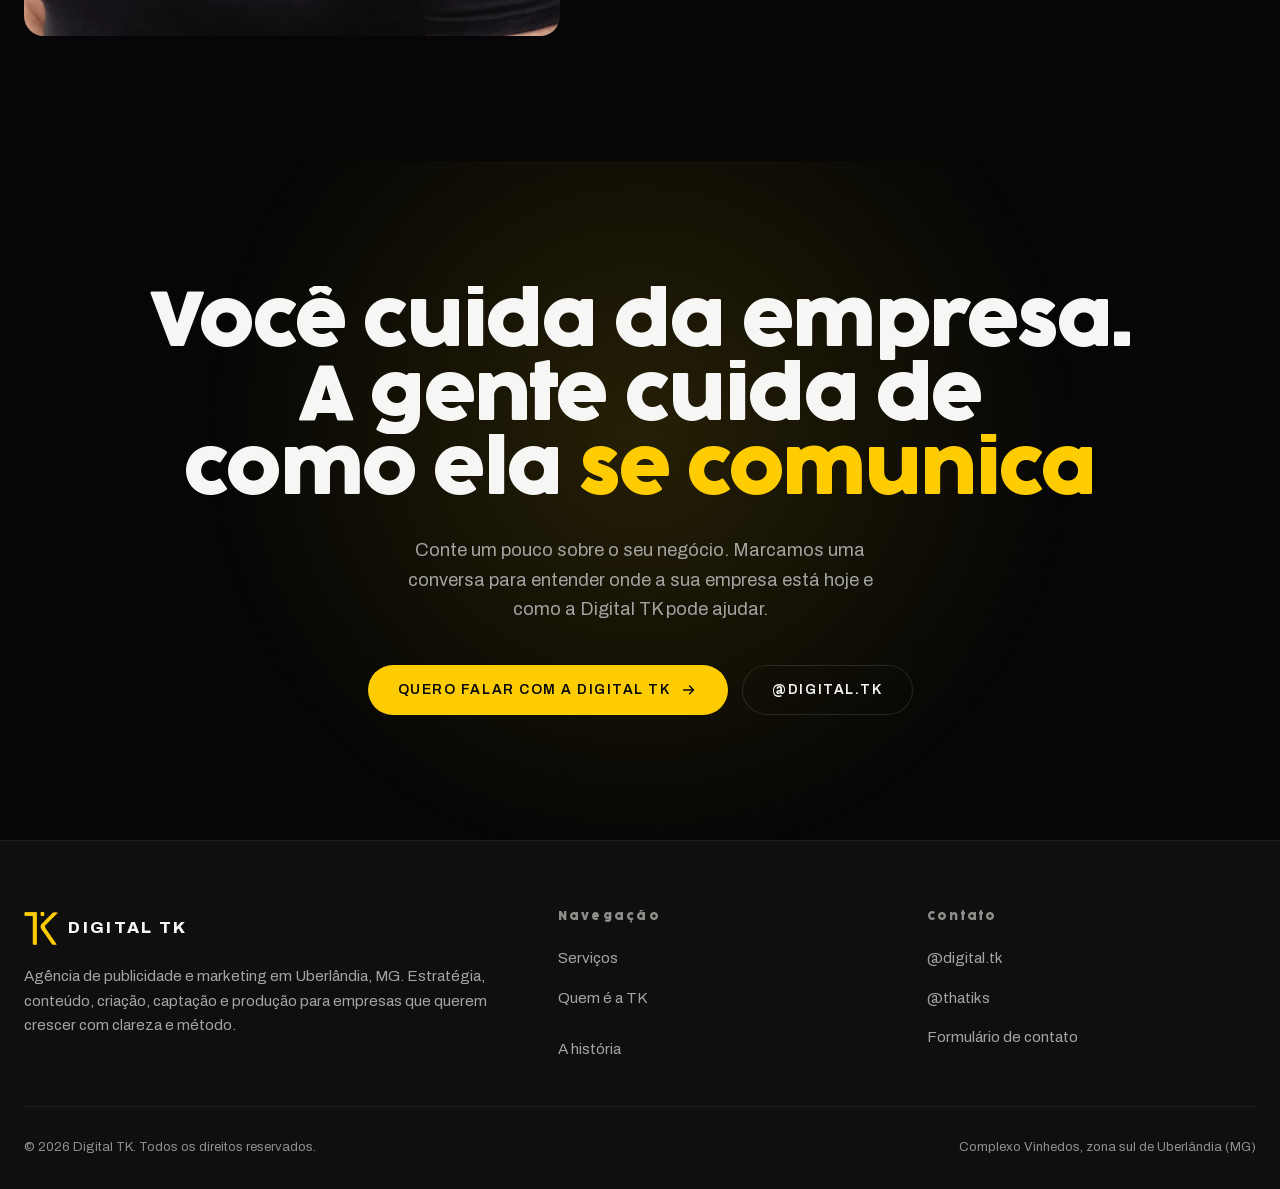
==== commit 334a1bb3: "chore: hide the location and client sections at the client's request Co-Authored-By: Claude Opus 5 <" ====
--- a/index.html
+++ b/index.html
@@ -61,8 +61,6 @@
     <nav class="nav" id="nav" aria-label="Principal">
       <a href="#servicos">Serviços</a>
       <a href="#fundadora">Quem é a TK</a>
-      <a href="#espaco">Espaço</a>
-      <a href="#clientes">Clientes</a>
       <a href="landingpage/">A história</a>
     </nav>
 
@@ -256,7 +254,8 @@
 
 
   <!-- ===================== ESPAÇO ===================== -->
-  <section class="secao" id="espaco">
+  <!-- Oculta a pedido da cliente. Para voltar, tire o hidden. -->
+  <section class="secao" id="espaco" hidden>
     <div class="env">
       <div class="cabeca">
         <h2 class="titulo-g" data-quebra>
@@ -287,7 +286,9 @@
   </section>
 
   <!-- ===================== CLIENTES ===================== -->
-  <section class="secao servicos" id="clientes">
+  <!-- Oculta a pedido da cliente: ela não quis expor as empresas atendidas.
+       Para voltar, tire o hidden. -->
+  <section class="secao servicos" id="clientes" hidden>
     <div class="env">
       <div class="cabeca">
         <h2 class="titulo-g" data-quebra>
@@ -367,8 +368,8 @@
         <ul>
           <li><a href="#servicos">Serviços</a></li>
           <li><a href="#fundadora">Quem é a TK</a></li>
-          <li><a href="#espaco">Espaço</a></li>
-          <li><a href="#clientes">Clientes</a></li>
+          <li></li>
+          <li></li>
           <li><a href="landingpage/">A história</a></li>
         </ul>
       </div>
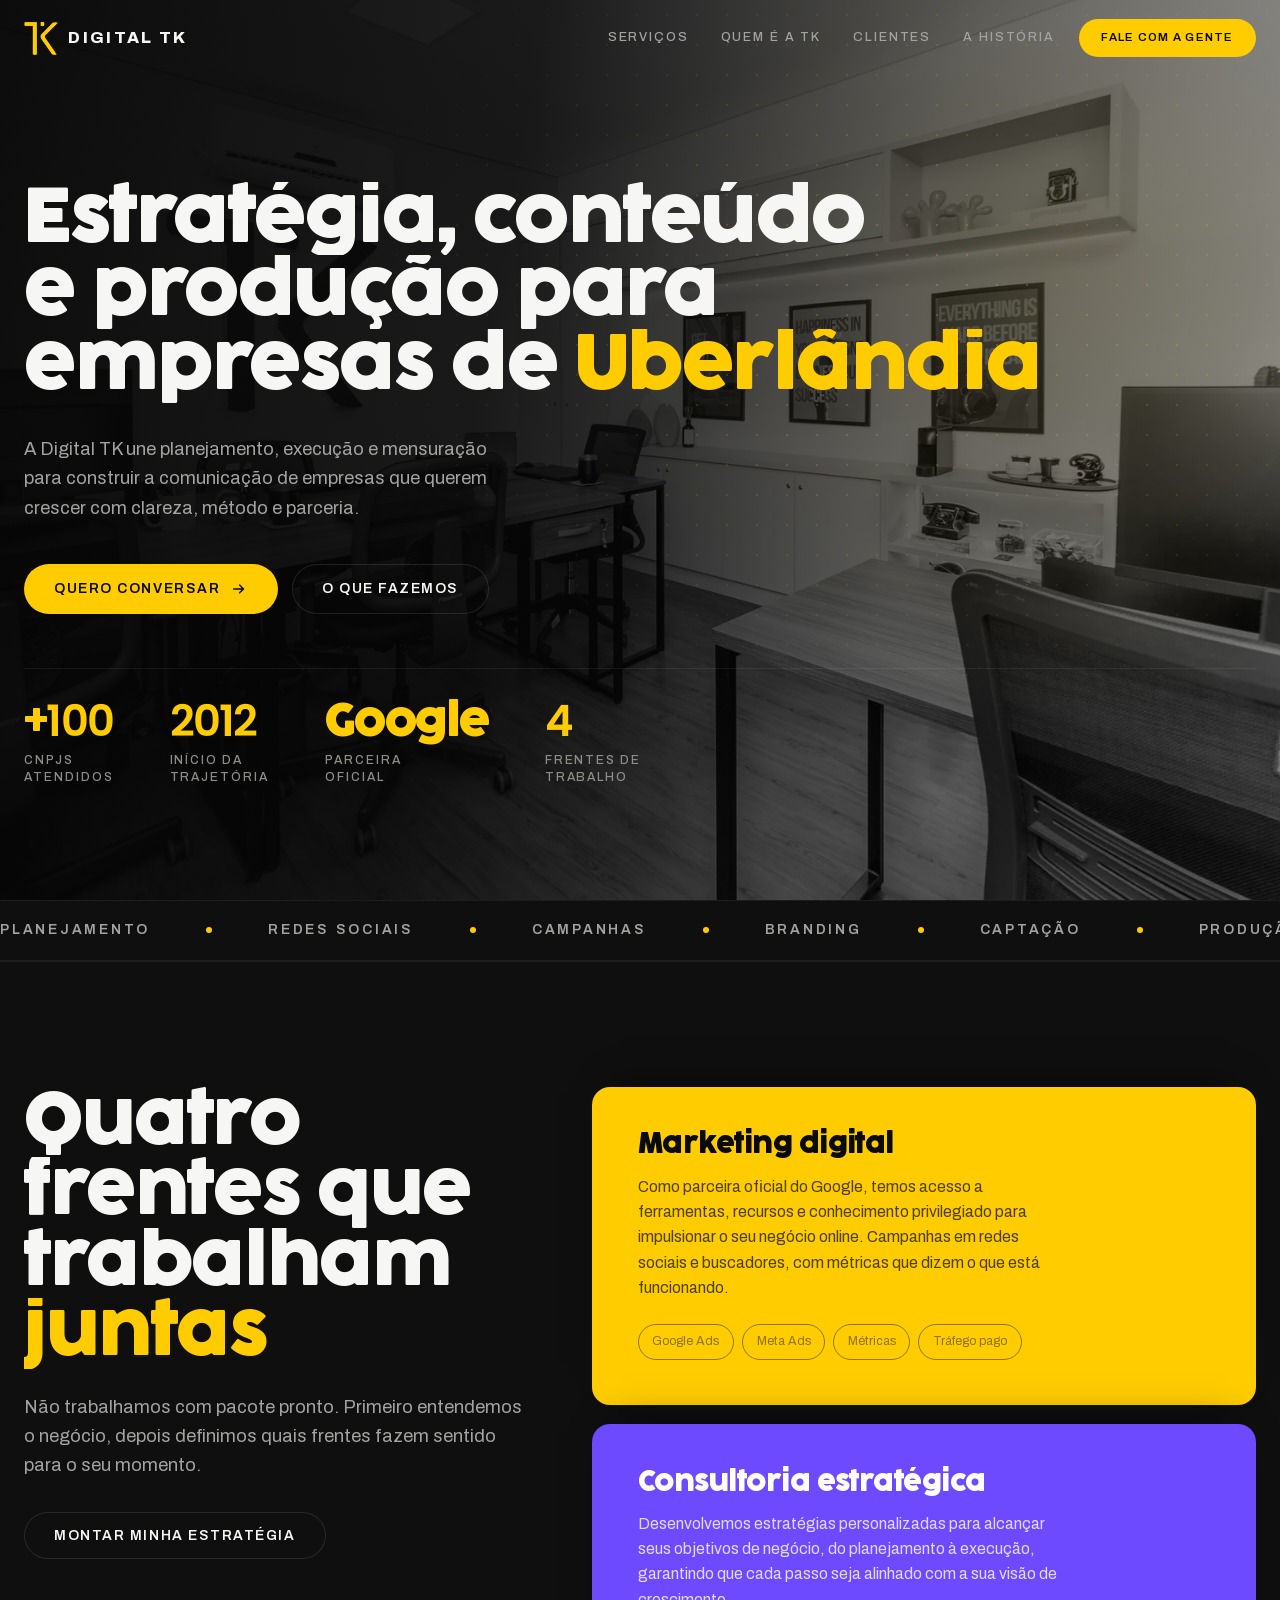
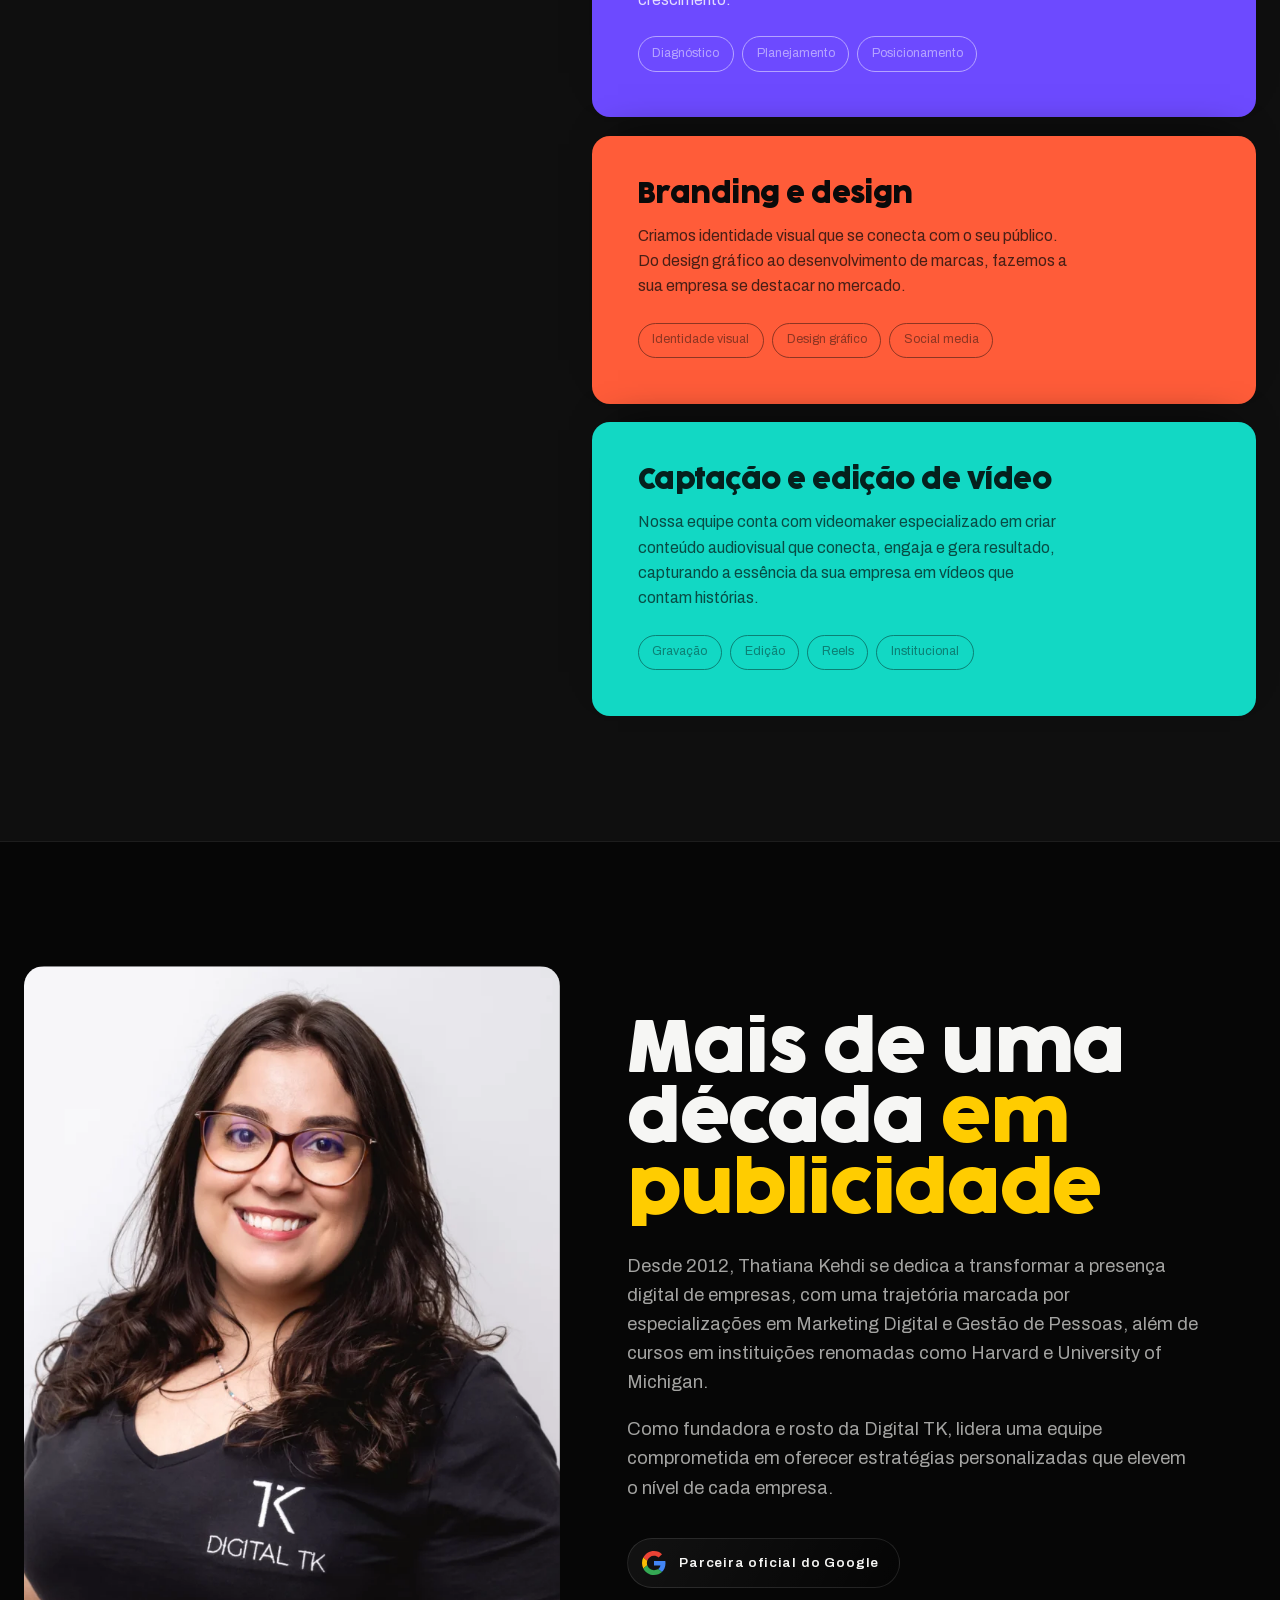
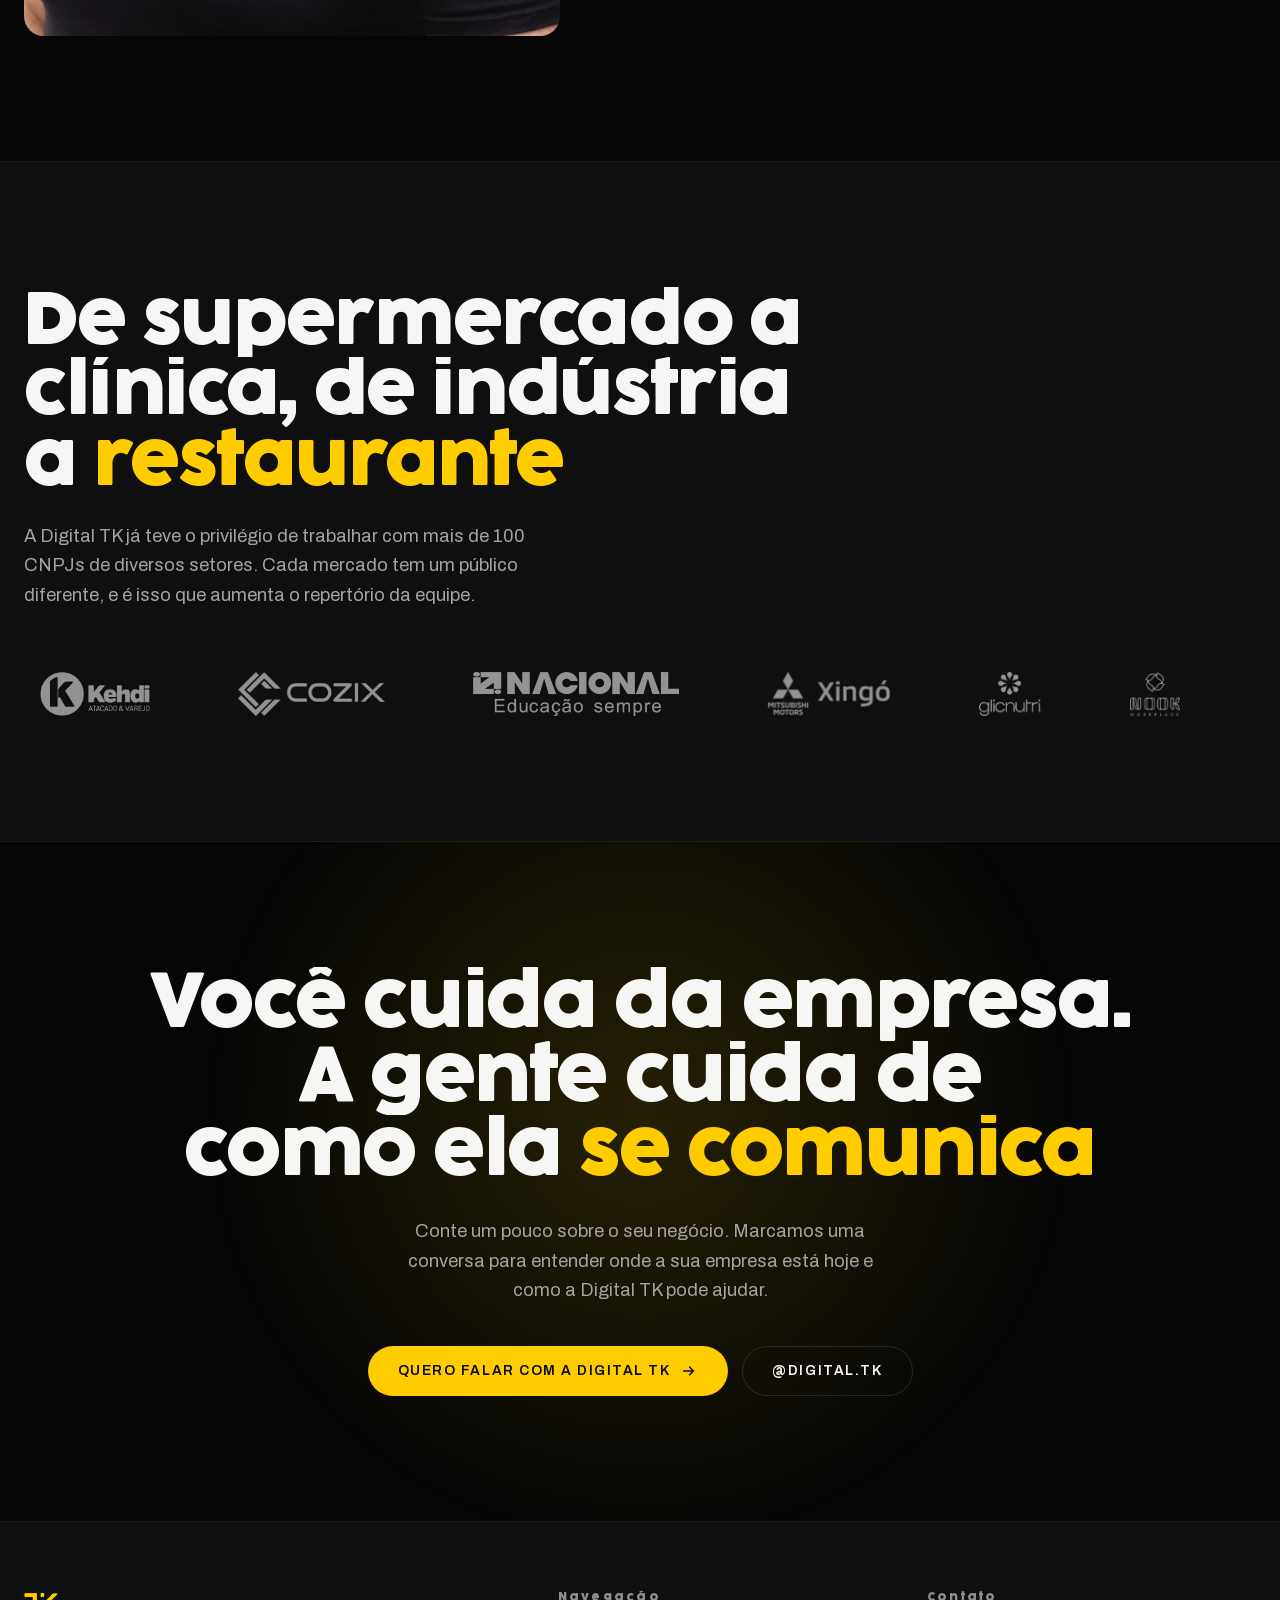
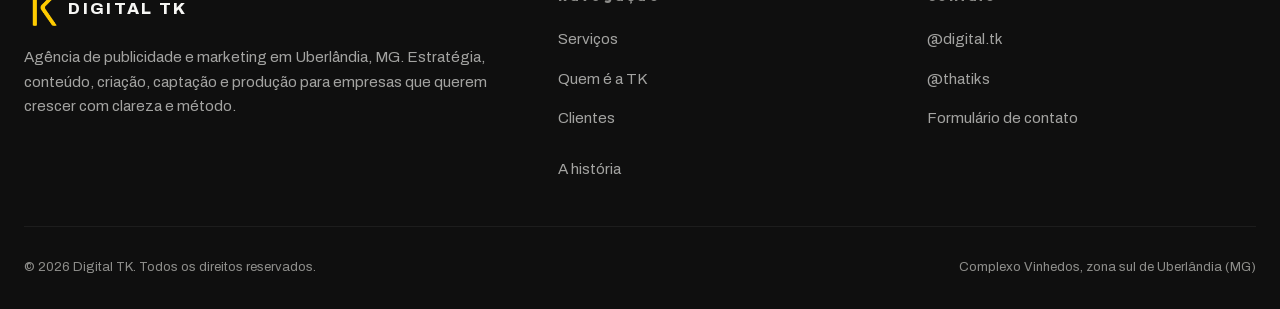
==== commit ab9f1cdb: "chore: bring the clients section back, keep only the location one hidden Co-Authored-By: Claude Opus" ====
--- a/index.html
+++ b/index.html
@@ -61,6 +61,7 @@
     <nav class="nav" id="nav" aria-label="Principal">
       <a href="#servicos">Serviços</a>
       <a href="#fundadora">Quem é a TK</a>
+      <a href="#clientes">Clientes</a>
       <a href="landingpage/">A história</a>
     </nav>
 
@@ -286,9 +287,7 @@
   </section>
 
   <!-- ===================== CLIENTES ===================== -->
-  <!-- Oculta a pedido da cliente: ela não quis expor as empresas atendidas.
-       Para voltar, tire o hidden. -->
-  <section class="secao servicos" id="clientes" hidden>
+  <section class="secao servicos" id="clientes">
     <div class="env">
       <div class="cabeca">
         <h2 class="titulo-g" data-quebra>
@@ -368,6 +367,7 @@
         <ul>
           <li><a href="#servicos">Serviços</a></li>
           <li><a href="#fundadora">Quem é a TK</a></li>
+          <li><a href="#clientes">Clientes</a></li>
           <li></li>
           <li></li>
           <li><a href="landingpage/">A história</a></li>
